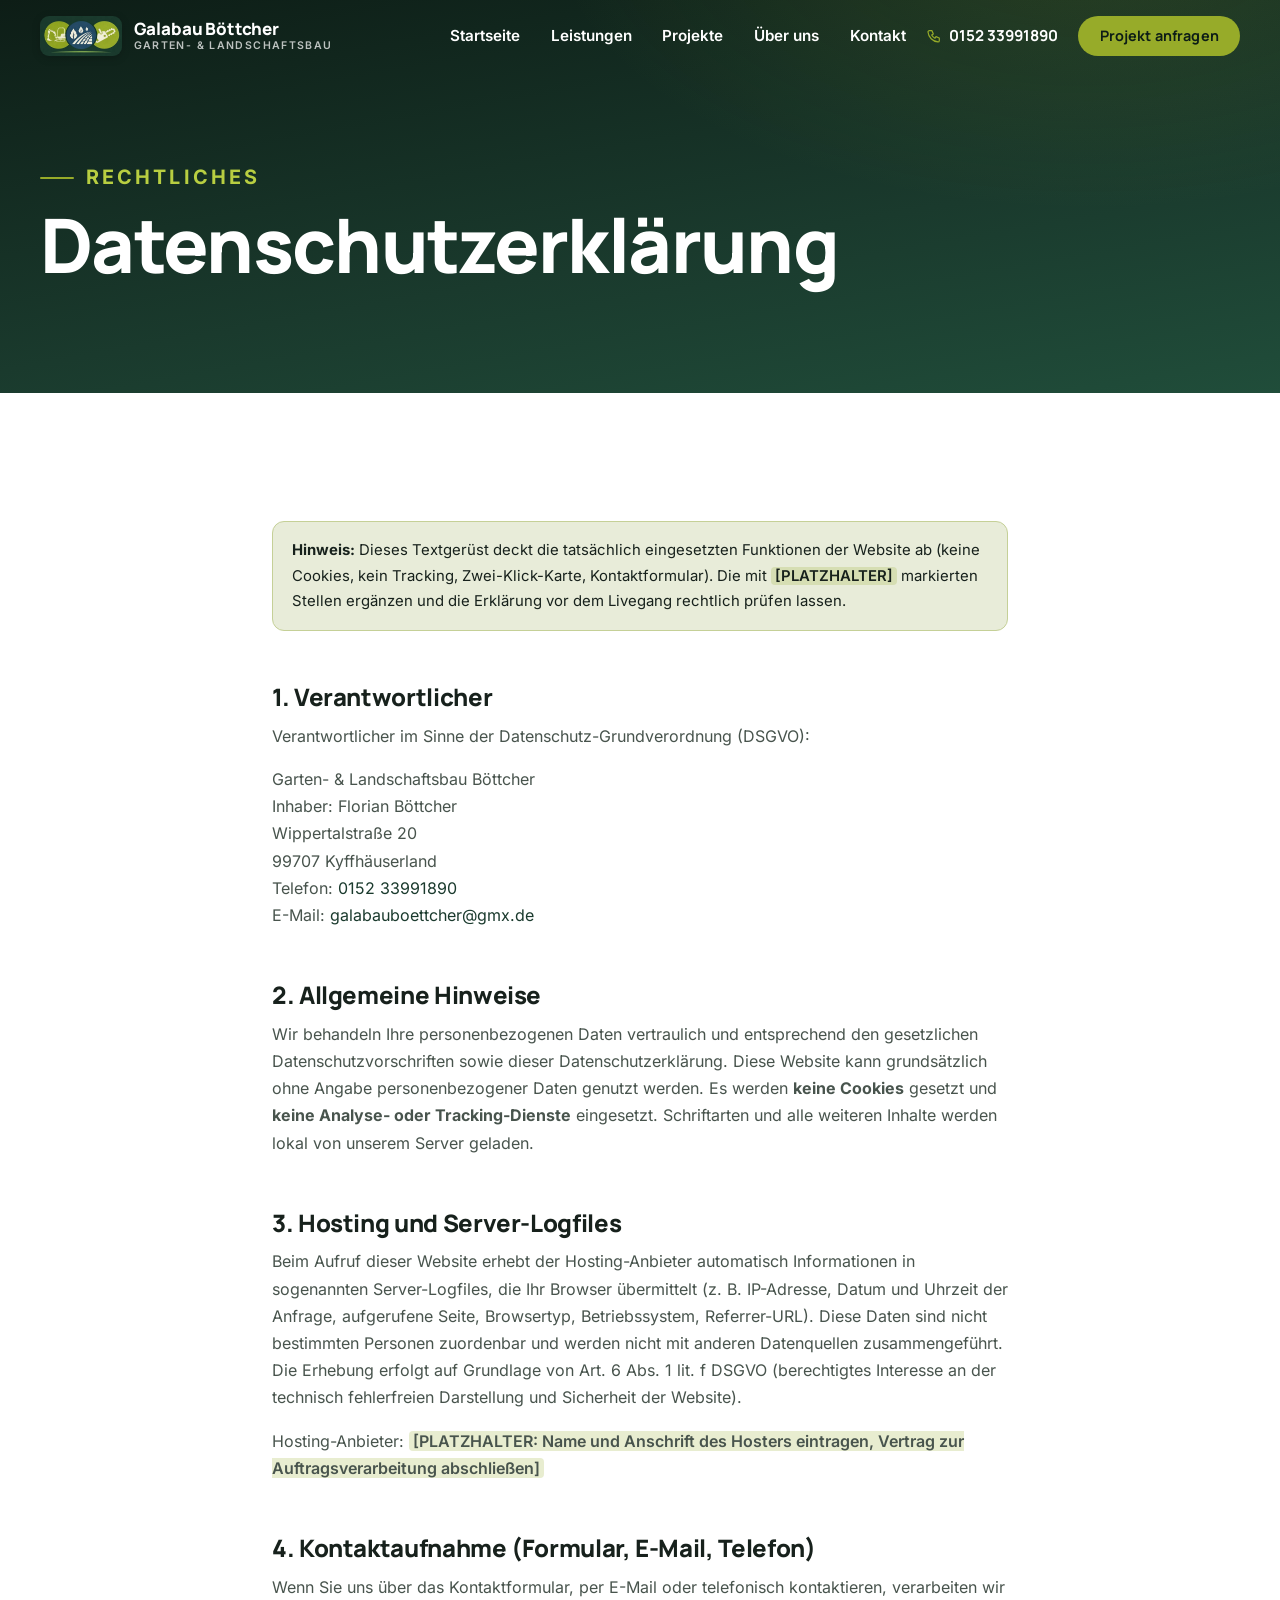
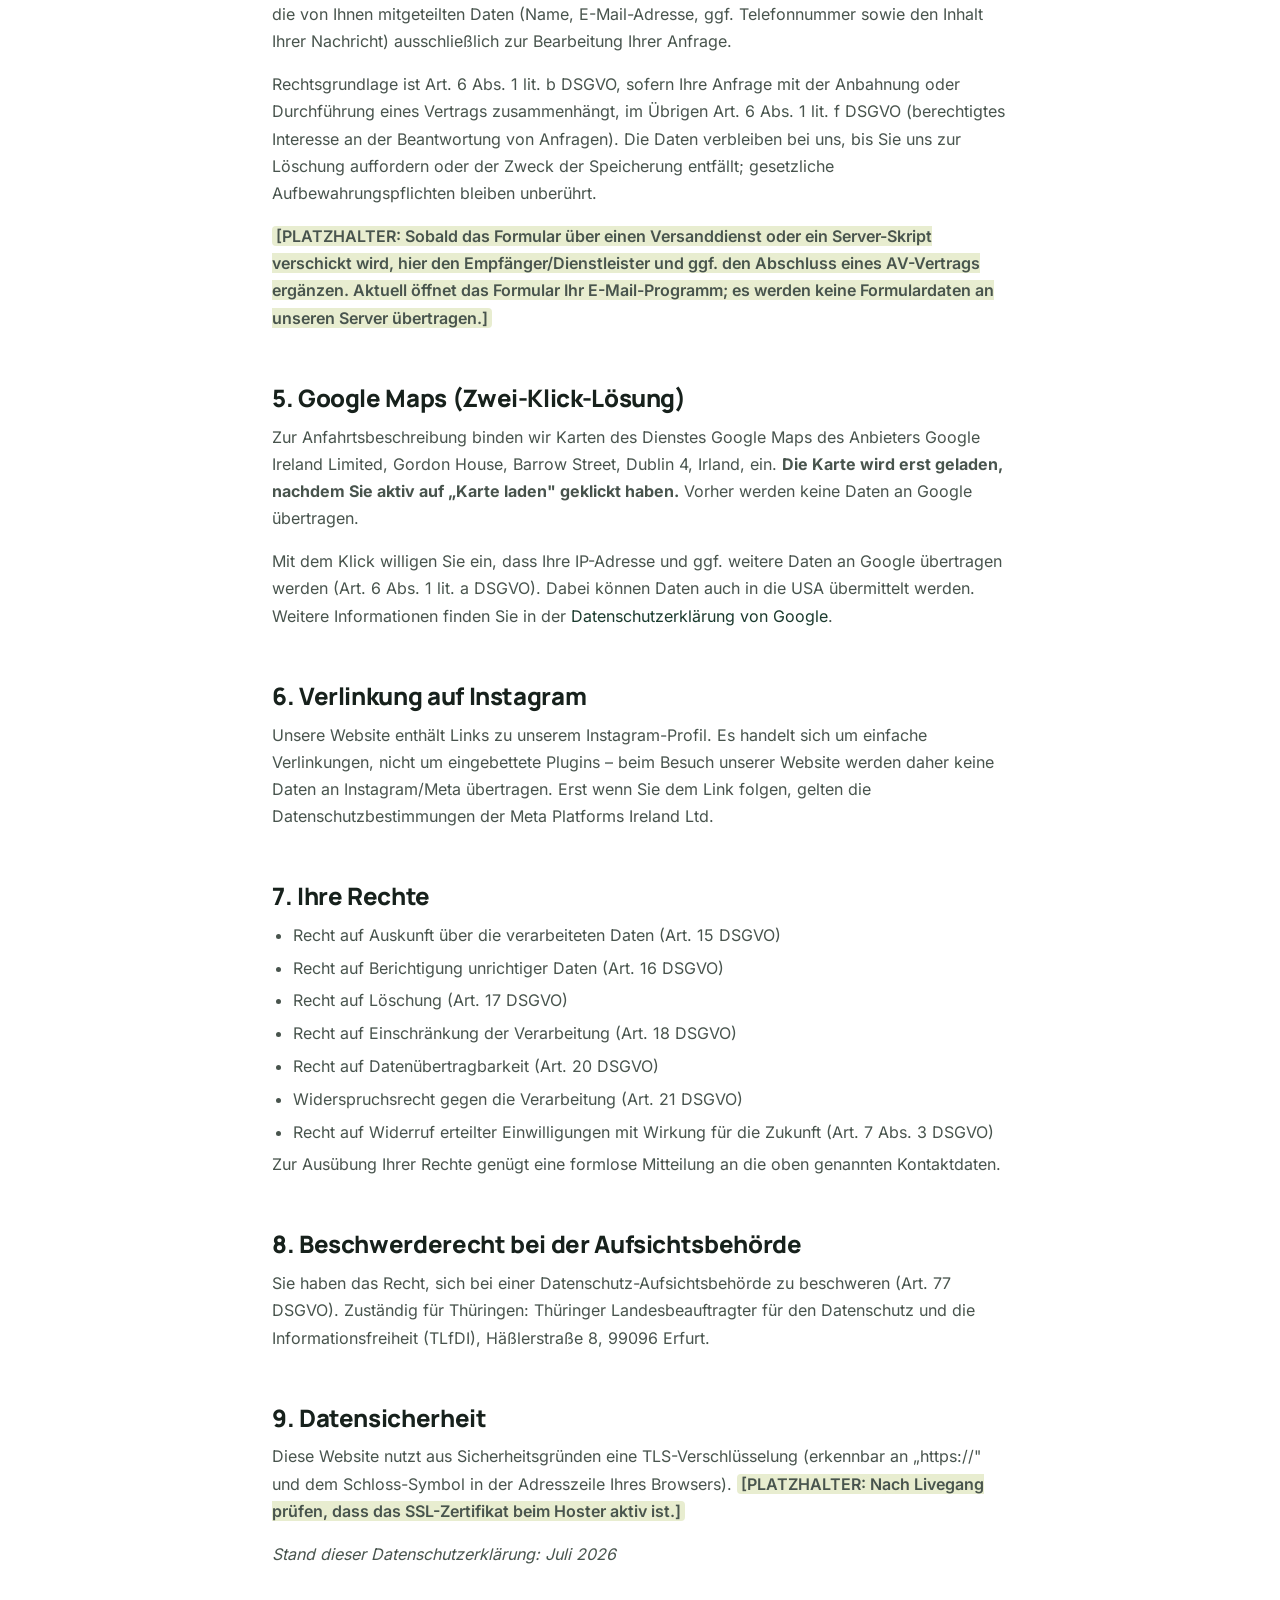
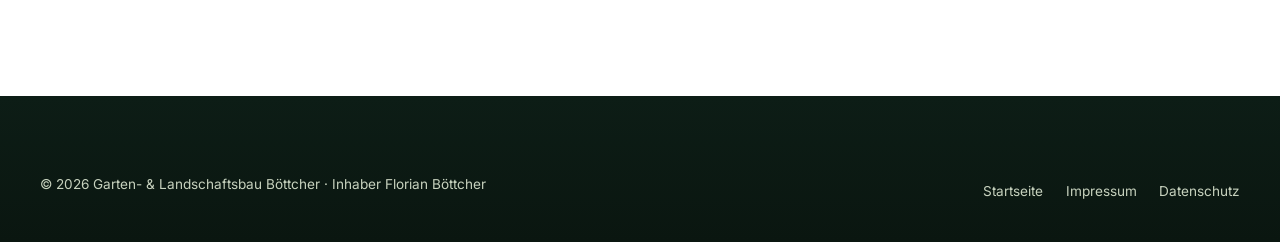
==== datenschutz/index.html @ 0d506698 "Erste Version der Website" ====
<!DOCTYPE html>
<html lang="de">
<head>
  <meta charset="UTF-8">
  <meta name="viewport" content="width=device-width, initial-scale=1">
  <script>document.documentElement.classList.add("js");</script>

  <title>Datenschutzerklärung | Garten- &amp; Landschaftsbau Böttcher</title>
  <meta name="description" content="Datenschutzerklärung von Garten- &amp; Landschaftsbau Böttcher – Informationen zur Verarbeitung personenbezogener Daten auf dieser Website.">
  <meta name="robots" content="noindex, follow">
  <!-- [PLATZHALTER-DOMAIN] Vor Livegang die echte Domain eintragen -->
  <link rel="canonical" href="https://www.galabau-boettcher.de/datenschutz/">

  <meta name="theme-color" content="#1A3A2D">
  <link rel="icon" href="../favicon.ico" sizes="48x48">
  <link rel="icon" href="../favicon.svg" type="image/svg+xml">
  <link rel="apple-touch-icon" href="../assets/img/apple-touch-icon.png">

  <link rel="preload" href="../assets/fonts/manrope-latin-wght.woff2" as="font" type="font/woff2" crossorigin>
  <link rel="preload" href="../assets/fonts/inter-latin-wght.woff2" as="font" type="font/woff2" crossorigin>
  <link rel="stylesheet" href="../css/main.css">
  <script src="../js/main.js" defer></script>
</head>
<body>
  <a class="skip-link" href="#main">Zum Inhalt springen</a>

  <header class="site-header">
    <div class="container site-header__inner">
      <a class="brand" href="../index.html" aria-label="Galabau Böttcher – zur Startseite">
        <img class="brand__logo" src="../assets/img/logo-mark.png" alt="" width="128" height="64">
        <span class="brand__name">Galabau Böttcher<small>Garten- &amp; Landschaftsbau</small></span>
      </a>
      <nav class="main-nav" aria-label="Hauptnavigation">
        <ul>
          <li><a href="../index.html">Startseite</a></li>
          <li><a href="../leistungen/">Leistungen</a></li>
          <li><a href="../projekte/">Projekte</a></li>
          <li><a href="../index.html#ueber-uns">Über uns</a></li>
          <li><a href="../index.html#kontakt">Kontakt</a></li>
        </ul>
      </nav>
      <a class="header-phone" href="tel:+4915233991890">
        <svg viewBox="0 0 24 24" fill="none" stroke="currentColor" stroke-width="1.8" stroke-linecap="round" stroke-linejoin="round" aria-hidden="true"><path d="M5 4h4l2 5-2.5 1.5a12 12 0 0 0 5 5L15 13l5 2v4a2 2 0 0 1-2 2A16.5 16.5 0 0 1 3 6a2 2 0 0 1 2-2z"/></svg>
        0152 33991890
      </a>
      <a class="btn btn--lime btn--header" href="../index.html#kontakt">Projekt anfragen</a>
      <button class="nav-toggle" type="button" aria-expanded="false" aria-controls="mobile-nav" aria-label="Menü öffnen oder schließen">
        <span class="nav-toggle__box" aria-hidden="true"><span></span><span></span><span></span></span>
      </button>
    </div>
  </header>

  <nav class="mobile-nav" id="mobile-nav" aria-label="Mobile Navigation" aria-hidden="true">
    <div class="container">
      <ul>
        <li style="transition-delay:.06s"><a class="mobile-nav__link" href="../index.html">Startseite</a></li>
        <li style="transition-delay:.12s"><a class="mobile-nav__link" href="../leistungen/">Leistungen</a></li>
        <li style="transition-delay:.18s"><a class="mobile-nav__link" href="../projekte/">Projekte</a></li>
        <li style="transition-delay:.24s"><a class="mobile-nav__link" href="../index.html#ueber-uns">Über uns</a></li>
        <li style="transition-delay:.30s"><a class="mobile-nav__link" href="../index.html#kontakt">Kontakt</a></li>
      </ul>
      <div class="mobile-nav__foot">
        <a href="tel:+4915233991890">0152 33991890</a>
        <a href="mailto:galabauboettcher@gmx.de">galabauboettcher@gmx.de</a>
        <a href="https://www.instagram.com/galabau.boettcher/" target="_blank" rel="noopener noreferrer">Instagram: @galabau.boettcher</a>
      </div>
    </div>
  </nav>

  <main id="main">
    <section class="page-hero">
      <div class="container">
        <p class="eyebrow">Rechtliches</p>
        <h1>Datenschutzerklärung</h1>
      </div>
    </section>

    <section class="section">
      <div class="container prose">
        <p class="note"><strong>Hinweis:</strong> Dieses Textgerüst deckt die tatsächlich eingesetzten Funktionen der Website ab (keine Cookies, kein Tracking, Zwei-Klick-Karte, Kontaktformular). Die mit <span class="placeholder-mark">[PLATZHALTER]</span> markierten Stellen ergänzen und die Erklärung vor dem Livegang rechtlich prüfen lassen.</p>

        <h2>1. Verantwortlicher</h2>
        <p>Verantwortlicher im Sinne der Datenschutz-Grundverordnung (DSGVO):</p>
        <p>
          Garten- &amp; Landschaftsbau Böttcher<br>
          Inhaber: Florian Böttcher<br>
          Wippertalstraße 20<br>
          99707 Kyffhäuserland<br>
          Telefon: <a href="tel:+4915233991890">0152 33991890</a><br>
          E-Mail: <a href="mailto:galabauboettcher@gmx.de">galabauboettcher@gmx.de</a>
        </p>

        <h2>2. Allgemeine Hinweise</h2>
        <p>Wir behandeln Ihre personenbezogenen Daten vertraulich und entsprechend den gesetzlichen Datenschutzvorschriften sowie dieser Datenschutzerklärung. Diese Website kann grundsätzlich ohne Angabe personenbezogener Daten genutzt werden. Es werden <strong>keine Cookies</strong> gesetzt und <strong>keine Analyse- oder Tracking-Dienste</strong> eingesetzt. Schriftarten und alle weiteren Inhalte werden lokal von unserem Server geladen.</p>

        <h2>3. Hosting und Server-Logfiles</h2>
        <p>Beim Aufruf dieser Website erhebt der Hosting-Anbieter automatisch Informationen in sogenannten Server-Logfiles, die Ihr Browser übermittelt (z. B. IP-Adresse, Datum und Uhrzeit der Anfrage, aufgerufene Seite, Browsertyp, Betriebssystem, Referrer-URL). Diese Daten sind nicht bestimmten Personen zuordenbar und werden nicht mit anderen Datenquellen zusammengeführt. Die Erhebung erfolgt auf Grundlage von Art. 6 Abs. 1 lit. f DSGVO (berechtigtes Interesse an der technisch fehlerfreien Darstellung und Sicherheit der Website).</p>
        <p>Hosting-Anbieter: <span class="placeholder-mark">[PLATZHALTER: Name und Anschrift des Hosters eintragen, Vertrag zur Auftragsverarbeitung abschließen]</span></p>

        <h2>4. Kontaktaufnahme (Formular, E-Mail, Telefon)</h2>
        <p>Wenn Sie uns über das Kontaktformular, per E-Mail oder telefonisch kontaktieren, verarbeiten wir die von Ihnen mitgeteilten Daten (Name, E-Mail-Adresse, ggf. Telefonnummer sowie den Inhalt Ihrer Nachricht) ausschließlich zur Bearbeitung Ihrer Anfrage.</p>
        <p>Rechtsgrundlage ist Art. 6 Abs. 1 lit. b DSGVO, sofern Ihre Anfrage mit der Anbahnung oder Durchführung eines Vertrags zusammenhängt, im Übrigen Art. 6 Abs. 1 lit. f DSGVO (berechtigtes Interesse an der Beantwortung von Anfragen). Die Daten verbleiben bei uns, bis Sie uns zur Löschung auffordern oder der Zweck der Speicherung entfällt; gesetzliche Aufbewahrungspflichten bleiben unberührt.</p>
        <p><span class="placeholder-mark">[PLATZHALTER: Sobald das Formular über einen Versanddienst oder ein Server-Skript verschickt wird, hier den Empfänger/Dienstleister und ggf. den Abschluss eines AV-Vertrags ergänzen. Aktuell öffnet das Formular Ihr E-Mail-Programm; es werden keine Formulardaten an unseren Server übertragen.]</span></p>

        <h2>5. Google Maps (Zwei-Klick-Lösung)</h2>
        <p>Zur Anfahrtsbeschreibung binden wir Karten des Dienstes Google Maps des Anbieters Google Ireland Limited, Gordon House, Barrow Street, Dublin 4, Irland, ein. <strong>Die Karte wird erst geladen, nachdem Sie aktiv auf „Karte laden" geklickt haben.</strong> Vorher werden keine Daten an Google übertragen.</p>
        <p>Mit dem Klick willigen Sie ein, dass Ihre IP-Adresse und ggf. weitere Daten an Google übertragen werden (Art. 6 Abs. 1 lit. a DSGVO). Dabei können Daten auch in die USA übermittelt werden. Weitere Informationen finden Sie in der <a href="https://policies.google.com/privacy?hl=de" target="_blank" rel="noopener noreferrer">Datenschutzerklärung von Google</a>.</p>

        <h2>6. Verlinkung auf Instagram</h2>
        <p>Unsere Website enthält Links zu unserem Instagram-Profil. Es handelt sich um einfache Verlinkungen, nicht um eingebettete Plugins – beim Besuch unserer Website werden daher keine Daten an Instagram/Meta übertragen. Erst wenn Sie dem Link folgen, gelten die Datenschutzbestimmungen der Meta Platforms Ireland Ltd.</p>

        <h2>7. Ihre Rechte</h2>
        <ul>
          <li>Recht auf Auskunft über die verarbeiteten Daten (Art. 15 DSGVO)</li>
          <li>Recht auf Berichtigung unrichtiger Daten (Art. 16 DSGVO)</li>
          <li>Recht auf Löschung (Art. 17 DSGVO)</li>
          <li>Recht auf Einschränkung der Verarbeitung (Art. 18 DSGVO)</li>
          <li>Recht auf Datenübertragbarkeit (Art. 20 DSGVO)</li>
          <li>Widerspruchsrecht gegen die Verarbeitung (Art. 21 DSGVO)</li>
          <li>Recht auf Widerruf erteilter Einwilligungen mit Wirkung für die Zukunft (Art. 7 Abs. 3 DSGVO)</li>
        </ul>
        <p>Zur Ausübung Ihrer Rechte genügt eine formlose Mitteilung an die oben genannten Kontaktdaten.</p>

        <h2>8. Beschwerderecht bei der Aufsichtsbehörde</h2>
        <p>Sie haben das Recht, sich bei einer Datenschutz-Aufsichtsbehörde zu beschweren (Art. 77 DSGVO). Zuständig für Thüringen: Thüringer Landesbeauftragter für den Datenschutz und die Informationsfreiheit (TLfDI), Häßlerstraße 8, 99096 Erfurt.</p>

        <h2>9. Datensicherheit</h2>
        <p>Diese Website nutzt aus Sicherheitsgründen eine TLS-Verschlüsselung (erkennbar an „https://" und dem Schloss-Symbol in der Adresszeile Ihres Browsers). <span class="placeholder-mark">[PLATZHALTER: Nach Livegang prüfen, dass das SSL-Zertifikat beim Hoster aktiv ist.]</span></p>

        <p><em>Stand dieser Datenschutzerklärung: Juli 2026</em></p>
      </div>
    </section>
  </main>

  <footer class="site-footer">
    <div class="container">
      <div class="footer-bottom" style="border-top:0;padding-top:0">
        <p>© <span id="year">2026</span> Garten- &amp; Landschaftsbau Böttcher · Inhaber Florian Böttcher</p>
        <ul>
          <li><a href="../index.html">Startseite</a></li>
          <li><a href="../impressum/">Impressum</a></li>
          <li><a href="./" aria-current="page">Datenschutz</a></li>
        </ul>
      </div>
    </div>
  </footer>
</body>
</html>
---- css/main.css ----
/* ==========================================================================
   Galabau Böttcher — Design-System
   Farbwelt aus dem Firmenlogo abgeleitet (Waldgrün / Limette / Petrol / Creme)
   Mobile-first · Dark-Mode vorbereitet · keine externen Abhängigkeiten
   ========================================================================== */

/* ---------- Fonts (selbst gehostet, DSGVO-konform) ---------- */
@font-face {
  font-family: "Manrope";
  src: url("../assets/fonts/manrope-latin-wght.woff2") format("woff2-variations");
  font-weight: 200 800;
  font-style: normal;
  font-display: swap;
}
@font-face {
  font-family: "Inter";
  src: url("../assets/fonts/inter-latin-wght.woff2") format("woff2-variations");
  font-weight: 100 900;
  font-style: normal;
  font-display: swap;
}

/* ---------- Design-Tokens ---------- */
:root {
  /* Markenfarben (aus Logo extrahiert) */
  --c-forest-950: #0D1D16;
  --c-forest-900: #12291F;
  --c-forest-700: #17392B;
  --c-forest: #1A3A2D;
  --c-forest-600: #204D3A;
  --c-forest-500: #2B5F48;
  --c-lime: #97AB29;
  --c-lime-bright: #B8CE41;
  --c-lime-deep: #667719;
  --c-petrol: #254B66;
  --c-cream: #ECEFD5;
  --c-cream-soft: #F7F8EC;
  --c-ink: #17211C;
  --c-slate: #48544D;
  --c-mist: #F3F5F1;
  --c-line: #E3E8E1;
  --c-line-dark: rgba(236, 239, 213, .14);
  --c-white: #FFFFFF;
  --c-error: #A83226;
  --c-success: #2F6C43;

  /* Semantische Tokens (Light) */
  --bg: var(--c-white);
  --bg-soft: var(--c-mist);
  --bg-cream: var(--c-cream-soft);
  --bg-dark: var(--c-forest);
  --bg-deep: var(--c-forest-900);
  --bg-card: var(--c-white);
  --text: var(--c-ink);
  --text-soft: var(--c-slate);
  --text-on-dark: #F3F5EA;
  --text-soft-on-dark: #C7D2BE;
  --brand: var(--c-forest);
  --brand-hover: #275742;
  --accent: var(--c-lime);
  --line: var(--c-line);
  --ring: rgba(151, 171, 41, .45);
  --shadow-sm: 0 1px 2px rgba(13, 29, 22, .05), 0 4px 12px rgba(13, 29, 22, .05);
  --shadow-md: 0 2px 6px rgba(13, 29, 22, .06), 0 14px 34px rgba(13, 29, 22, .1);
  --shadow-lg: 0 6px 16px rgba(13, 29, 22, .08), 0 28px 60px rgba(13, 29, 22, .16);

  /* Typografie */
  --font-display: "Manrope", ui-sans-serif, system-ui, "Segoe UI", sans-serif;
  --font-body: "Inter", ui-sans-serif, system-ui, "Segoe UI", sans-serif;
  --fs-h1: clamp(2.55rem, 1.1rem + 6.2vw, 4.7rem);
  --fs-h2: clamp(1.9rem, 1.3rem + 2.7vw, 2.9rem);
  --fs-h3: clamp(1.22rem, 1.08rem + .6vw, 1.5rem);
  --fs-lead: clamp(1.05rem, .98rem + .35vw, 1.24rem);
  --fs-small: .875rem;

  /* Layout */
  --container: 1200px;
  --gutter: clamp(1.25rem, 4vw, 2rem);
  --sp-section: clamp(4.5rem, 3rem + 7vw, 8rem);
  --radius: 20px;
  --radius-sm: 12px;
  --header-h: 4.5rem;

  /* Bewegung */
  --ease: cubic-bezier(.22, .61, .25, 1);
  --t-fast: .25s var(--ease);
  --t-med: .5s var(--ease);

  color-scheme: light;
}

/* Dark-Mode: vorbereitet, wird über data-theme="dark" am <html> aktiviert */
:root[data-theme="dark"] {
  --bg: #101B15;
  --bg-soft: #15231C;
  --bg-cream: #14211A;
  --bg-dark: #0D1D16;
  --bg-deep: #0A1711;
  --bg-card: #182A21;
  --text: #EDF1E5;
  --text-soft: #AEBCA7;
  --brand: #8FBE6B;
  --brand-hover: #A5CE84;
  --line: #24352B;
  --shadow-sm: 0 1px 2px rgba(0, 0, 0, .3);
  --shadow-md: 0 10px 30px rgba(0, 0, 0, .45);
  --shadow-lg: 0 24px 60px rgba(0, 0, 0, .55);
  color-scheme: dark;
}

/* ---------- Reset & Basis ---------- */
*, *::before, *::after { box-sizing: border-box; }

html {
  -webkit-text-size-adjust: 100%;
  scroll-behavior: smooth;
  scroll-padding-top: calc(var(--header-h) + 1rem);
}

body {
  margin: 0;
  font: 400 1rem/1.7 var(--font-body);
  color: var(--text);
  background: var(--bg);
  text-rendering: optimizeLegibility;
  -webkit-font-smoothing: antialiased;
}

img, svg, video { display: block; max-width: 100%; }
img { height: auto; }

h1, h2, h3, h4 {
  margin: 0 0 .5em;
  font-family: var(--font-display);
  font-weight: 800;
  line-height: 1.12;
  letter-spacing: -.015em;
  text-wrap: balance;
}
h1 { font-size: var(--fs-h1); line-height: 1.04; letter-spacing: -.022em; }
h2 { font-size: var(--fs-h2); }
h3 { font-size: var(--fs-h3); }

p { margin: 0 0 1em; }
p:last-child { margin-bottom: 0; }

a { color: var(--brand); text-decoration: none; transition: color var(--t-fast); }
a:hover { color: var(--brand-hover); }

ul { margin: 0; padding: 0; list-style: none; }
address { font-style: normal; }
button { font: inherit; cursor: pointer; }

::selection { background: var(--c-forest); color: var(--c-cream); }

:focus-visible {
  outline: 3px solid var(--ring);
  outline-offset: 2px;
  border-radius: 4px;
}

.skip-link {
  position: absolute;
  top: -100px;
  left: 1rem;
  z-index: 100;
  padding: .8em 1.4em;
  background: var(--c-forest);
  color: #fff;
  border-radius: 0 0 12px 12px;
  font-weight: 600;
}
.skip-link:focus { top: 0; color: #fff; }

.visually-hidden {
  position: absolute !important;
  width: 1px; height: 1px;
  margin: -1px; padding: 0;
  overflow: hidden;
  clip: rect(0 0 0 0);
  white-space: nowrap; border: 0;
}

/* ---------- Layout-Helfer ---------- */
.container {
  width: min(var(--container), 100% - 2 * var(--gutter));
  margin-inline: auto;
}

.section { padding-block: var(--sp-section); }
.section--soft { background: var(--bg-soft); }
.section--cream { background: var(--bg-cream); }
.section--dark {
  background:
    radial-gradient(900px 480px at 82% -12%, rgba(151, 171, 41, .14), transparent 62%),
    linear-gradient(175deg, var(--c-forest-900), var(--c-forest) 55%, var(--c-forest-600));
  color: var(--text-on-dark);
}

.section-head { max-width: 720px; margin-bottom: clamp(2.5rem, 5vw, 4rem); }
.section-head--center { margin-inline: auto; text-align: center; }
.section-head p { color: var(--text-soft); font-size: var(--fs-lead); }
.section--dark .section-head p { color: var(--text-soft-on-dark); }

.eyebrow {
  display: inline-flex;
  align-items: center;
  gap: .6em;
  margin-bottom: 1.1rem;
  font: 700 .78rem/1 var(--font-body);
  letter-spacing: .16em;
  text-transform: uppercase;
  color: var(--c-lime-deep);
}
.eyebrow::before {
  content: "";
  width: 1.7em; height: 2px;
  background: var(--c-lime);
  border-radius: 2px;
}
.section--dark .eyebrow { color: var(--c-lime-bright); }

/* ---------- Buttons ---------- */
.btn {
  display: inline-flex;
  align-items: center;
  justify-content: center;
  gap: .55em;
  padding: .95em 1.9em;
  border: 1.5px solid transparent;
  border-radius: 999px;
  font: 700 .98rem/1.2 var(--font-display);
  letter-spacing: .01em;
  cursor: pointer;
  transition: background var(--t-fast), color var(--t-fast), border-color var(--t-fast),
              transform var(--t-fast), box-shadow var(--t-fast);
}
.btn svg { width: 1.05em; height: 1.05em; flex: none; transition: transform var(--t-fast); }
.btn:hover svg { transform: translateX(4px); }
.btn:active { transform: translateY(1px); }

.btn--primary { background: var(--brand); color: #fff; }
.btn--primary:hover {
  background: var(--brand-hover);
  color: #fff;
  transform: translateY(-2px);
  box-shadow: var(--shadow-md);
}

.btn--lime { background: var(--c-lime); color: var(--c-forest-950); }
.btn--lime:hover {
  background: var(--c-lime-bright);
  color: var(--c-forest-950);
  transform: translateY(-2px);
  box-shadow: 0 14px 34px rgba(0, 0, 0, .25);
}

.btn--ghost { border-color: var(--line); color: var(--text); background: transparent; }
.btn--ghost:hover { border-color: var(--brand); color: var(--brand); transform: translateY(-2px); }

.btn--ghost-light { border-color: rgba(255, 255, 255, .38); color: #fff; background: transparent; }
.btn--ghost-light:hover { background: rgba(255, 255, 255, .1); border-color: #fff; color: #fff; transform: translateY(-2px); }

.link-arrow {
  display: inline-flex;
  align-items: center;
  gap: .45em;
  font: 700 .95rem/1.2 var(--font-display);
  color: var(--brand);
}
.link-arrow svg { width: 1em; height: 1em; transition: transform var(--t-fast); }
.link-arrow:hover svg { transform: translateX(4px); }

/* ---------- Header ---------- */
.site-header {
  position: fixed;
  inset-inline: 0;
  top: 0;
  z-index: 60;
  --hdr-text: #fff;
  color: var(--hdr-text);
  transition: background var(--t-med), box-shadow var(--t-med), color var(--t-med);
}
.site-header__inner {
  display: flex;
  align-items: center;
  gap: 1.25rem;
  height: var(--header-h);
}
.site-header.is-scrolled {
  --hdr-text: var(--text);
  background: color-mix(in srgb, var(--bg) 86%, transparent);
  -webkit-backdrop-filter: blur(14px) saturate(1.4);
  backdrop-filter: blur(14px) saturate(1.4);
  box-shadow: 0 1px 0 var(--line), 0 8px 30px rgba(13, 29, 22, .06);
}

.brand {
  display: inline-flex;
  align-items: center;
  gap: .75rem;
  margin-right: auto;
  color: var(--hdr-text);
  min-width: 0;
}
.brand:hover { color: var(--hdr-text); }
.brand__logo {
  width: auto;
  height: 2.55rem;
  border-radius: 9px;
  box-shadow: 0 2px 8px rgba(0, 0, 0, .18);
  flex: none;
}
.brand__name {
  display: flex;
  flex-direction: column;
  font-family: var(--font-display);
  font-weight: 800;
  font-size: 1.06rem;
  line-height: 1.15;
  letter-spacing: -.01em;
  white-space: nowrap;
}
.brand__name small {
  font: 600 .66rem/1.3 var(--font-body);
  letter-spacing: .13em;
  text-transform: uppercase;
  opacity: .72;
}

.main-nav { display: none; }
.header-phone { display: none; }

.site-header .btn--header {
  display: none;
  padding: .7em 1.4em;
  font-size: .9rem;
}

/* Burger */
.nav-toggle {
  display: inline-grid;
  place-items: center;
  width: 2.9rem; height: 2.9rem;
  padding: 0;
  border: 0;
  border-radius: 50%;
  background: transparent;
  color: var(--hdr-text);
  z-index: 75;
}
.nav-toggle__box { position: relative; width: 1.45rem; height: .9rem; }
.nav-toggle__box span {
  position: absolute;
  left: 0;
  width: 100%; height: 2px;
  background: currentColor;
  border-radius: 2px;
  transition: transform var(--t-fast), top var(--t-fast), opacity var(--t-fast);
}
.nav-toggle__box span:nth-child(1) { top: 0; }
.nav-toggle__box span:nth-child(2) { top: calc(50% - 1px); }
.nav-toggle__box span:nth-child(3) { top: calc(100% - 2px); }
body.nav-open .nav-toggle { color: #fff; }
body.nav-open .nav-toggle__box span:nth-child(1) { top: calc(50% - 1px); transform: rotate(45deg); }
body.nav-open .nav-toggle__box span:nth-child(2) { opacity: 0; }
body.nav-open .nav-toggle__box span:nth-child(3) { top: calc(50% - 1px); transform: rotate(-45deg); }

/* Mobiles Overlay-Menü */
.mobile-nav {
  position: fixed;
  inset: 0;
  z-index: 70;
  display: flex;
  flex-direction: column;
  justify-content: center;
  padding: calc(var(--header-h) + 1rem) var(--gutter) 2.5rem;
  background:
    radial-gradient(800px 500px at 85% 0%, rgba(151, 171, 41, .16), transparent 60%),
    linear-gradient(170deg, var(--c-forest-950), var(--c-forest-700));
  color: var(--text-on-dark);
  opacity: 0;
  visibility: hidden;
  transition: opacity .35s ease, visibility 0s linear .35s;
}
body.nav-open .mobile-nav {
  opacity: 1;
  visibility: visible;
  transition: opacity .35s ease;
}
.mobile-nav ul { display: grid; gap: .4rem; }
.mobile-nav a.mobile-nav__link {
  display: inline-block;
  font: 800 clamp(1.7rem, 6.5vw, 2.4rem)/1.3 var(--font-display);
  letter-spacing: -.015em;
  color: var(--text-on-dark);
  opacity: 0;
  transform: translateY(18px);
  transition: opacity .45s ease, transform .45s var(--ease), color var(--t-fast);
}
body.nav-open .mobile-nav a.mobile-nav__link { opacity: 1; transform: none; }
.mobile-nav a.mobile-nav__link:hover,
.mobile-nav a.mobile-nav__link[aria-current="page"] { color: var(--c-lime-bright); }
.mobile-nav__foot {
  margin-top: 2.5rem;
  display: grid;
  gap: .5rem;
  font-size: .98rem;
  color: var(--text-soft-on-dark);
}
.mobile-nav__foot a { color: var(--text-on-dark); font-weight: 600; }
.mobile-nav__foot a:hover { color: var(--c-lime-bright); }
body.nav-open { overflow: hidden; }

/* ---------- Hero ---------- */
.hero {
  position: relative;
  display: grid;
  align-items: center;
  min-height: max(100svh, 620px);
  padding: calc(var(--header-h) + 3rem) 0 5.5rem;
  overflow: clip;
  background:
    radial-gradient(1100px 560px at 78% -8%, rgba(151, 171, 41, .17), transparent 60%),
    radial-gradient(900px 500px at -10% 110%, rgba(37, 75, 102, .28), transparent 55%),
    linear-gradient(168deg, var(--c-forest-950) 0%, var(--c-forest) 52%, var(--c-forest-600) 100%);
  color: var(--text-on-dark);
}
.hero__bg {
  position: absolute;
  inset: -12% 0;
  pointer-events: none;
  will-change: transform;
}
.hero__bg svg { width: 100%; height: 100%; }
/* Für den späteren Foto-Tausch: <picture class="hero__photo"> einsetzen */
.hero__photo {
  position: absolute;
  inset: 0;
}
.hero__photo img { width: 100%; height: 100%; object-fit: cover; }
.hero__photo::after {
  content: "";
  position: absolute;
  inset: 0;
  background: linear-gradient(180deg, rgba(13, 29, 22, .55), rgba(13, 29, 22, .35) 45%, rgba(13, 29, 22, .78));
}
.hero__content {
  position: relative;
  max-width: 60rem;
}
.hero .eyebrow { color: var(--c-lime-bright); }
.hero h1 { margin-bottom: .35em; color: #fff; max-width: 16ch; }
.hero__lead {
  max-width: 46rem;
  font-size: var(--fs-lead);
  color: var(--text-soft-on-dark);
}
.hero__services {
  display: flex;
  flex-wrap: wrap;
  gap: .35em .95em;
  margin: 1.4rem 0 2.2rem;
  padding: 0;
  font: 600 .92rem/1.6 var(--font-body);
  color: var(--c-cream);
  letter-spacing: .02em;
}
.hero__services li { display: inline-flex; align-items: center; gap: .95em; }
.hero__services li + li::before {
  content: "";
  width: 4px; height: 4px;
  border-radius: 50%;
  background: var(--c-lime);
}
.hero__actions { display: flex; flex-wrap: wrap; gap: .9rem; }

.scroll-hint {
  position: absolute;
  left: 50%;
  bottom: 1.6rem;
  translate: -50% 0;
  display: grid;
  place-items: center;
  width: 2.6rem; height: 2.6rem;
  border: 1.5px solid rgba(255, 255, 255, .3);
  border-radius: 50%;
  color: rgba(255, 255, 255, .85);
  animation: hint-bob 2.6s ease-in-out infinite;
}
.scroll-hint:hover { color: #fff; border-color: rgba(255, 255, 255, .7); }
.scroll-hint svg { width: 1rem; height: 1rem; }
@keyframes hint-bob {
  0%, 100% { transform: translateY(0); }
  50% { transform: translateY(7px); }
}

/* ---------- Leistungskarten ---------- */
.cards-grid {
  display: grid;
  gap: 1.25rem;
}
.service-card {
  position: relative;
  display: flex;
  flex-direction: column;
  gap: .9rem;
  padding: 1.9rem 1.7rem;
  background: var(--bg-card);
  border: 1px solid var(--line);
  border-radius: var(--radius);
  box-shadow: var(--shadow-sm);
  transition: transform var(--t-med), box-shadow var(--t-med), border-color var(--t-med);
}
.service-card:hover {
  transform: translateY(-6px);
  border-color: color-mix(in srgb, var(--c-lime) 45%, var(--line));
  box-shadow: var(--shadow-lg);
}
.service-card__icon {
  display: grid;
  place-items: center;
  width: 3.3rem; height: 3.3rem;
  border-radius: 14px;
  background: color-mix(in srgb, var(--c-lime) 16%, var(--bg-card));
  color: var(--c-forest);
}
:root[data-theme="dark"] .service-card__icon { color: var(--c-lime-bright); }
.service-card__icon svg { width: 1.65rem; height: 1.65rem; }
.service-card h3 { margin: 0; }
.service-card > p { color: var(--text-soft); font-size: .96rem; margin: 0; }
.service-card__tags {
  display: flex;
  flex-wrap: wrap;
  gap: .45rem;
  margin-top: .1rem;
}
.chip {
  padding: .42em .9em;
  border-radius: 999px;
  background: var(--bg-soft);
  border: 1px solid var(--line);
  font: 500 .8rem/1.2 var(--font-body);
  color: var(--text-soft);
  white-space: nowrap;
}
.service-card .link-arrow { margin-top: auto; padding-top: .6rem; font-size: .92rem; }
.service-card__stretch::after { content: ""; position: absolute; inset: 0; border-radius: inherit; }

/* ---------- Zahlen-Band ---------- */
.stats {
  position: relative;
  overflow: clip;
}
.stats__grid {
  display: grid;
  gap: 2.2rem;
  text-align: center;
}
.stat__value {
  font: 800 clamp(2.7rem, 2rem + 3.4vw, 4.2rem)/1 var(--font-display);
  letter-spacing: -.02em;
  color: var(--c-lime-bright);
  font-variant-numeric: tabular-nums;
}
.stat__label {
  margin-top: .5rem;
  font: 600 1rem/1.4 var(--font-body);
  color: var(--text-on-dark);
}
.stat__sub { font-size: .88rem; color: var(--text-soft-on-dark); }

/* ---------- Projektkarten ---------- */
.projects-grid { display: grid; gap: 1.25rem; }
.project-card {
  position: relative;
  display: block;
  aspect-ratio: 4 / 5;
  border-radius: var(--radius);
  overflow: hidden;
  box-shadow: var(--shadow-sm);
  isolation: isolate;
}
.project-card img {
  width: 100%; height: 100%;
  object-fit: cover;
  transition: transform 1s var(--ease);
}
.project-card::after {
  content: "";
  position: absolute;
  inset: 0;
  z-index: 1;
  background: linear-gradient(185deg, rgba(13, 29, 22, 0) 38%, rgba(13, 29, 22, .32) 62%, rgba(13, 29, 22, .88));
  transition: opacity var(--t-med);
}
.project-card:hover img { transform: scale(1.055); }
.project-card__body {
  position: absolute;
  inset-inline: 0;
  bottom: 0;
  z-index: 2;
  padding: 1.5rem 1.6rem;
  color: #fff;
}
.project-card__kicker {
  font: 700 .74rem/1 var(--font-body);
  letter-spacing: .15em;
  text-transform: uppercase;
  color: var(--c-lime-bright);
}
.project-card__body h3 { margin: .45em 0 .15em; color: #fff; }
.project-card__meta {
  display: inline-flex;
  align-items: center;
  gap: .4em;
  font-size: .9rem;
  color: rgba(255, 255, 255, .85);
}
.project-card__meta svg { width: .95em; height: .95em; }
.project-card__arrow {
  position: absolute;
  top: 1.1rem; right: 1.1rem;
  z-index: 2;
  display: grid;
  place-items: center;
  width: 2.7rem; height: 2.7rem;
  border-radius: 50%;
  background: rgba(255, 255, 255, .14);
  -webkit-backdrop-filter: blur(6px);
  backdrop-filter: blur(6px);
  color: #fff;
  opacity: 0;
  transform: translateY(6px);
  transition: opacity var(--t-fast), transform var(--t-fast);
}
.project-card__arrow svg { width: 1.1rem; height: 1.1rem; }
.project-card:hover .project-card__arrow { opacity: 1; transform: none; }

/* ---------- Vorteile ---------- */
.features-grid { display: grid; gap: 1.25rem; }
.feature {
  display: flex;
  flex-direction: column;
  gap: .8rem;
  padding: 1.7rem 1.6rem;
  background: var(--bg-card);
  border: 1px solid var(--line);
  border-radius: var(--radius);
  transition: transform var(--t-med), box-shadow var(--t-med);
}
.feature:hover { transform: translateY(-4px); box-shadow: var(--shadow-md); }
.feature__icon {
  display: grid;
  place-items: center;
  width: 3rem; height: 3rem;
  border-radius: 50%;
  border: 1.5px solid color-mix(in srgb, var(--c-lime) 55%, var(--line));
  color: var(--c-forest);
  background: color-mix(in srgb, var(--c-lime) 9%, var(--bg-card));
}
:root[data-theme="dark"] .feature__icon { color: var(--c-lime-bright); }
.feature__icon svg { width: 1.4rem; height: 1.4rem; }
.feature h3 { margin: 0; font-size: 1.12rem; }
.feature p { margin: 0; color: var(--text-soft); font-size: .95rem; }

/* ---------- Ablauf / Timeline ---------- */
.timeline {
  position: relative;
  display: grid;
  gap: 2.4rem;
  padding-left: 2.6rem;
}
.timeline::before {
  content: "";
  position: absolute;
  left: 1.24rem;
  top: .6rem; bottom: .6rem;
  width: 2px;
  background: var(--line);
  border-radius: 2px;
}
.timeline__progress {
  position: absolute;
  left: 1.24rem;
  top: .6rem;
  width: 2px;
  height: calc(100% - 1.2rem);
  background: var(--c-lime);
  border-radius: 2px;
  transform: scaleY(0);
  transform-origin: top;
  transition: transform 1.4s var(--ease) .2s;
}
.timeline.in-view .timeline__progress { transform: scaleY(1); }
.step { position: relative; }
.step__num {
  position: absolute;
  left: -2.6rem;
  top: 0;
  display: grid;
  place-items: center;
  width: 2.5rem; height: 2.5rem;
  border-radius: 50%;
  background: var(--bg);
  border: 2px solid var(--c-lime);
  font: 800 .82rem/1 var(--font-display);
  color: var(--c-forest);
  z-index: 1;
}
:root[data-theme="dark"] .step__num { color: var(--c-lime-bright); }
.step h3 { margin-bottom: .25em; font-size: 1.12rem; }
.step p { color: var(--text-soft); font-size: .95rem; max-width: 34rem; }

/* ---------- Über uns ---------- */
.about-grid { display: grid; gap: 2.5rem; align-items: center; }
.about__values { display: grid; gap: .7rem; margin-top: 1.6rem; }
.about__values li {
  display: flex;
  align-items: baseline;
  gap: .7em;
  font-weight: 500;
}
.about__values svg {
  width: 1.05em; height: 1.05em;
  flex: none;
  align-self: center;
  color: var(--c-lime-deep);
}
:root[data-theme="dark"] .about__values svg { color: var(--c-lime-bright); }
.about__panel {
  position: relative;
  display: grid;
  place-items: center;
  gap: 1.2rem;
  padding: clamp(2.2rem, 5vw, 3.5rem);
  border-radius: calc(var(--radius) + 6px);
  overflow: clip;
  background:
    radial-gradient(560px 300px at 80% -10%, rgba(151, 171, 41, .2), transparent 60%),
    linear-gradient(165deg, var(--c-forest-900), var(--c-forest-600));
  color: var(--text-on-dark);
  text-align: center;
}
.about__panel img {
  width: min(320px, 72%);
  border-radius: 14px;
  box-shadow: var(--shadow-lg);
}
.about__panel figcaption {
  font: 600 .95rem/1.5 var(--font-body);
  color: var(--text-soft-on-dark);
}
.about__panel figcaption strong {
  display: block;
  font-family: var(--font-display);
  font-size: 1.1rem;
  color: var(--text-on-dark);
}

/* ---------- Bewertungen ---------- */
.tst-track {
  display: grid;
  grid-auto-flow: column;
  grid-auto-columns: min(88%, 21rem);
  gap: 1rem;
  overflow-x: auto;
  scroll-snap-type: x mandatory;
  padding: .25rem .25rem 1.1rem;
  scrollbar-width: none;
}
.tst-track::-webkit-scrollbar { display: none; }
.tst {
  display: flex;
  flex-direction: column;
  gap: .9rem;
  padding: 1.7rem 1.6rem;
  background: var(--bg-card);
  border: 1px solid var(--line);
  border-radius: var(--radius);
  box-shadow: var(--shadow-sm);
  scroll-snap-align: center;
}
.tst__stars { display: inline-flex; gap: .2rem; color: var(--c-lime); }
.tst__stars svg { width: 1.05rem; height: 1.05rem; }
.tst blockquote {
  margin: 0;
  font-size: .99rem;
  color: var(--text);
}
.tst figcaption {
  margin-top: auto;
  font: 700 .92rem/1.4 var(--font-display);
}
.tst figcaption span {
  display: block;
  font: 500 .82rem/1.4 var(--font-body);
  color: var(--text-soft);
}
.tst-dots {
  display: flex;
  justify-content: center;
  gap: .5rem;
}
.tst-dots button {
  width: .55rem; height: .55rem;
  padding: 0;
  border: 0;
  border-radius: 50%;
  background: var(--line);
  transition: background var(--t-fast), transform var(--t-fast);
}
.tst-dots button.active { background: var(--c-lime); transform: scale(1.25); }

/* ---------- Instagram ---------- */
.insta-head {
  display: flex;
  flex-wrap: wrap;
  align-items: flex-end;
  justify-content: space-between;
  gap: 1.2rem;
  margin-bottom: clamp(2rem, 4vw, 3rem);
}
.insta-head .section-head { margin-bottom: 0; }
.insta-handle {
  display: inline-flex;
  align-items: center;
  gap: .45em;
  font: 600 .95rem/1 var(--font-body);
  color: var(--text-soft);
}
.insta-handle:hover { color: var(--brand); }
.insta-handle svg { width: 1.1em; height: 1.1em; }
.insta-grid {
  display: grid;
  grid-template-columns: repeat(2, 1fr);
  gap: .8rem;
}
.insta-tile {
  position: relative;
  aspect-ratio: 1;
  border-radius: 14px;
  overflow: hidden;
  isolation: isolate;
}
.insta-tile img {
  width: 100%; height: 100%;
  object-fit: cover;
  transition: transform .8s var(--ease);
}
.insta-tile::after {
  content: "";
  position: absolute;
  inset: 0;
  background: rgba(13, 29, 22, 0);
  transition: background var(--t-med);
}
.insta-tile__glyph {
  position: absolute;
  inset: 0;
  z-index: 2;
  display: grid;
  place-items: center;
  color: #fff;
  opacity: 0;
  transform: scale(.8);
  transition: opacity var(--t-med), transform var(--t-med);
}
.insta-tile__glyph svg { width: 2rem; height: 2rem; }
.insta-tile:hover img { transform: scale(1.06); }
.insta-tile:hover::after { background: rgba(13, 29, 22, .55); }
.insta-tile:hover .insta-tile__glyph { opacity: 1; transform: scale(1); }
.insta-tile--brand {
  display: grid;
  place-items: center;
  background: linear-gradient(160deg, var(--c-forest-900), var(--c-forest-600));
  padding: 1.2rem;
}
.insta-tile--brand img { width: 78%; height: auto; object-fit: contain; border-radius: 10px; }
.insta-tile--follow {
  display: grid;
  place-content: center;
  gap: .6rem;
  text-align: center;
  background: linear-gradient(150deg, var(--c-lime), #7E9022);
  color: var(--c-forest-950);
  padding: 1.2rem;
}
.insta-tile--follow svg { width: 1.9rem; height: 1.9rem; margin-inline: auto; }
.insta-tile--follow strong {
  font: 800 1.02rem/1.3 var(--font-display);
  letter-spacing: -.01em;
  overflow-wrap: anywhere;
}
.insta-tile--follow:hover { color: var(--c-forest-950); }
.insta-tile--follow:hover img { transform: none; }

/* ---------- Kontakt ---------- */
.contact-grid { display: grid; gap: 1.5rem; }
.contact-card {
  display: flex;
  flex-direction: column;
  gap: 1.6rem;
  padding: clamp(1.8rem, 4vw, 2.6rem);
  border-radius: var(--radius);
  background:
    radial-gradient(520px 300px at 85% -12%, rgba(151, 171, 41, .18), transparent 60%),
    linear-gradient(165deg, var(--c-forest-900), var(--c-forest-600));
  color: var(--text-on-dark);
}
.contact-card__logo { width: 150px; border-radius: 10px; }
.contact-card h3 { color: #fff; }
.contact-list { display: grid; gap: 1.05rem; }
.contact-list a { color: var(--text-on-dark); }
.contact-list a:hover { color: var(--c-lime-bright); }
.contact-item {
  display: flex;
  gap: .9rem;
  align-items: flex-start;
}
.contact-item svg {
  width: 1.2rem; height: 1.2rem;
  flex: none;
  margin-top: .2rem;
  color: var(--c-lime-bright);
}
.contact-item strong {
  display: block;
  font: 700 .8rem/1.4 var(--font-body);
  letter-spacing: .1em;
  text-transform: uppercase;
  color: var(--text-soft-on-dark);
}
.contact-item .big {
  font: 800 1.35rem/1.3 var(--font-display);
  letter-spacing: -.01em;
}
.contact-note {
  margin-top: auto;
  padding: .9rem 1.1rem;
  border-radius: var(--radius-sm);
  background: rgba(151, 171, 41, .14);
  border: 1px solid rgba(151, 171, 41, .35);
  font-size: .92rem;
  color: var(--c-cream);
}

/* Formular */
.form-card {
  padding: clamp(1.8rem, 4vw, 2.6rem);
  background: var(--bg-card);
  border: 1px solid var(--line);
  border-radius: var(--radius);
  box-shadow: var(--shadow-md);
}
.form-grid { display: grid; gap: 1.15rem; }
.field { display: grid; gap: .4rem; }
.field label { font: 600 .9rem/1.3 var(--font-body); }
.field label .opt { font-weight: 400; color: var(--text-soft); }
.field input,
.field select,
.field textarea {
  width: 100%;
  padding: .8em 1em;
  border: 1.5px solid var(--line);
  border-radius: var(--radius-sm);
  background: var(--bg-soft);
  color: var(--text);
  font: 400 .98rem/1.5 var(--font-body);
  transition: border-color var(--t-fast), background var(--t-fast), box-shadow var(--t-fast);
}
.field textarea { resize: vertical; min-height: 8.5rem; }
.field input:focus,
.field select:focus,
.field textarea:focus {
  outline: none;
  border-color: var(--c-forest);
  background: var(--bg-card);
  box-shadow: 0 0 0 4px var(--ring);
}
.field.invalid input,
.field.invalid select,
.field.invalid textarea { border-color: var(--c-error); }
.field__error {
  display: none;
  font-size: .84rem;
  color: var(--c-error);
  font-weight: 500;
}
.field.invalid .field__error { display: block; }
.field--consent {
  grid-template-columns: auto 1fr;
  align-items: start;
  gap: .7rem;
}
.field--consent input {
  width: 1.15rem; height: 1.15rem;
  margin-top: .25rem;
  accent-color: var(--c-forest);
}
.field--consent label { font-weight: 400; font-size: .88rem; color: var(--text-soft); }
.field--consent .field__error { grid-column: 1 / -1; }
.hp-field {
  position: absolute !important;
  left: -9999px !important;
  width: 1px; height: 1px;
  overflow: hidden;
}
.form-status {
  display: none;
  padding: 1rem 1.2rem;
  border-radius: var(--radius-sm);
  font-size: .95rem;
  font-weight: 500;
}
.form-status.success {
  display: block;
  background: color-mix(in srgb, var(--c-success) 12%, var(--bg-card));
  border: 1px solid color-mix(in srgb, var(--c-success) 45%, var(--line));
  color: var(--c-success);
}
.form-status.error {
  display: block;
  background: color-mix(in srgb, var(--c-error) 10%, var(--bg-card));
  border: 1px solid color-mix(in srgb, var(--c-error) 40%, var(--line));
  color: var(--c-error);
}

/* Karte (Zwei-Klick) */
.map-block { margin-top: 1.5rem; }
.map-consent {
  position: relative;
  display: grid;
  place-content: center;
  gap: 1rem;
  min-height: 21rem;
  padding: 2rem;
  text-align: center;
  border-radius: var(--radius);
  border: 1.5px dashed color-mix(in srgb, var(--c-forest) 26%, var(--line));
  background:
    radial-gradient(480px 260px at 50% 0%, color-mix(in srgb, var(--c-lime) 10%, transparent), transparent 70%),
    var(--bg-soft);
}
.map-consent__icon {
  display: grid;
  place-items: center;
  width: 3.4rem; height: 3.4rem;
  margin-inline: auto;
  border-radius: 50%;
  background: var(--c-forest);
  color: #fff;
}
.map-consent__icon svg { width: 1.5rem; height: 1.5rem; }
.map-consent p { max-width: 34rem; margin-inline: auto; color: var(--text-soft); font-size: .95rem; }
.map-consent__actions { display: flex; flex-wrap: wrap; gap: .8rem; justify-content: center; }
.map-consent small { color: var(--text-soft); font-size: .8rem; }
.map-frame {
  width: 100%;
  height: 26rem;
  border: 0;
  border-radius: var(--radius);
  box-shadow: var(--shadow-sm);
}

/* ---------- Footer ---------- */
.site-footer {
  background: linear-gradient(180deg, var(--c-forest-950), #0A1610);
  color: var(--text-soft-on-dark);
  padding: clamp(3.5rem, 6vw, 5.5rem) 0 2rem;
  font-size: .95rem;
}
.footer-grid {
  display: grid;
  gap: 2.4rem;
  margin-bottom: 3rem;
}
.site-footer h4 {
  margin-bottom: 1rem;
  font: 700 .82rem/1.3 var(--font-body);
  letter-spacing: .14em;
  text-transform: uppercase;
  color: var(--c-lime-bright);
}
.site-footer ul { display: grid; gap: .55rem; }
.site-footer a { color: var(--text-soft-on-dark); }
.site-footer a:hover { color: #fff; }
.footer-brand img { width: 160px; border-radius: 10px; margin-bottom: 1.1rem; }
.footer-brand p { max-width: 26rem; }
.footer-social {
  display: inline-flex;
  align-items: center;
  gap: .55em;
  margin-top: 1.1rem;
  font-weight: 600;
  color: var(--text-on-dark);
}
.footer-social svg { width: 1.25em; height: 1.25em; }
.footer-bottom {
  display: flex;
  flex-wrap: wrap;
  gap: .8rem 1.8rem;
  align-items: center;
  justify-content: space-between;
  padding-top: 1.6rem;
  border-top: 1px solid var(--c-line-dark);
  font-size: .85rem;
}
.footer-bottom ul { display: flex; gap: 1.4rem; }

/* ---------- Unterseiten ---------- */
.page-hero {
  position: relative;
  padding: calc(var(--header-h) + clamp(3rem, 7vw, 5.5rem)) 0 clamp(2.8rem, 6vw, 4.5rem);
  background:
    radial-gradient(900px 480px at 85% -20%, rgba(151, 171, 41, .16), transparent 60%),
    linear-gradient(170deg, var(--c-forest-950), var(--c-forest) 60%, var(--c-forest-600));
  color: var(--text-on-dark);
  overflow: clip;
}
.page-hero h1 { color: #fff; max-width: 18ch; }
.page-hero p { max-width: 44rem; font-size: var(--fs-lead); color: var(--text-soft-on-dark); }
.page-hero .eyebrow { color: var(--c-lime-bright); }

.anchor-pills {
  display: flex;
  gap: .6rem;
  margin-top: 2.2rem;
  padding-bottom: .4rem;
  overflow-x: auto;
  scrollbar-width: none;
}
.anchor-pills::-webkit-scrollbar { display: none; }
.anchor-pills a {
  flex: none;
  padding: .55em 1.15em;
  border: 1.5px solid rgba(255, 255, 255, .28);
  border-radius: 999px;
  color: var(--text-on-dark);
  font: 600 .88rem/1.3 var(--font-body);
  transition: background var(--t-fast), border-color var(--t-fast);
}
.anchor-pills a:hover {
  background: rgba(151, 171, 41, .22);
  border-color: var(--c-lime);
  color: #fff;
}

.detail { scroll-margin-top: calc(var(--header-h) + 1rem); }
.detail-grid { display: grid; gap: 2.2rem; align-items: center; }
.detail-grid__media {
  border-radius: var(--radius);
  overflow: hidden;
  box-shadow: var(--shadow-md);
}
.detail-grid__media img { width: 100%; height: 100%; object-fit: cover; aspect-ratio: 4 / 3; }
.check-list {
  display: grid;
  gap: .6rem .5rem;
  margin-top: 1.3rem;
}
.check-list li {
  display: flex;
  align-items: baseline;
  gap: .6em;
  font-weight: 500;
  font-size: .97rem;
}
.check-list svg {
  width: 1em; height: 1em;
  flex: none;
  align-self: center;
  color: var(--c-lime-deep);
}
:root[data-theme="dark"] .check-list svg { color: var(--c-lime-bright); }

/* Projekt-Referenzen */
.ref { scroll-margin-top: calc(var(--header-h) + 1rem); }
.ref-grid { display: grid; gap: 2.2rem; align-items: center; }
.ref-media {
  position: relative;
  display: block;
  border-radius: var(--radius);
  overflow: hidden;
  box-shadow: var(--shadow-md);
  cursor: zoom-in;
  isolation: isolate;
}
.ref-media img {
  width: 100%;
  aspect-ratio: 4 / 5;
  object-fit: cover;
  transition: transform .9s var(--ease);
}
.ref-media:hover img { transform: scale(1.04); }
.ref-media__zoom {
  position: absolute;
  right: 1rem; bottom: 1rem;
  display: grid;
  place-items: center;
  width: 2.6rem; height: 2.6rem;
  border-radius: 50%;
  background: rgba(13, 29, 22, .55);
  -webkit-backdrop-filter: blur(6px);
  backdrop-filter: blur(6px);
  color: #fff;
}
.ref-media__zoom svg { width: 1.15rem; height: 1.15rem; }
.ref-meta {
  display: inline-flex;
  align-items: center;
  gap: .45em;
  margin-bottom: .9rem;
  color: var(--text-soft);
  font-size: .93rem;
}
.ref-meta svg { width: 1em; height: 1em; color: var(--c-lime-deep); }

/* ---------- Vorher/Nachher-Slider ---------- */
.ba {
  position: relative;
  border-radius: var(--radius);
  overflow: hidden;
  box-shadow: var(--shadow-md);
  touch-action: pan-y;
  --pos: 50%;
}
.ba img {
  width: 100%;
  aspect-ratio: 16 / 10;
  object-fit: cover;
  user-select: none;
  -webkit-user-drag: none;
}
.ba__after {
  position: absolute;
  inset: 0;
  clip-path: inset(0 calc(100% - var(--pos)) 0 0);
}
.ba__handle {
  position: absolute;
  top: 0; bottom: 0;
  left: var(--pos);
  width: 2px;
  margin-left: -1px;
  background: #fff;
  cursor: ew-resize;
}
.ba__handle::after {
  content: "";
  position: absolute;
  top: 50%; left: 50%;
  translate: -50% -50%;
  width: 2.9rem; height: 2.9rem;
  border-radius: 50%;
  background: #fff;
  box-shadow: 0 4px 18px rgba(0, 0, 0, .35);
  background-image: url("data:image/svg+xml,%3Csvg xmlns='http://www.w3.org/2000/svg' viewBox='0 0 24 24' fill='none' stroke='%231A3A2D' stroke-width='2.2' stroke-linecap='round' stroke-linejoin='round'%3E%3Cpath d='M8 9l-4 3 4 3M16 9l4 3-4 3'/%3E%3C/svg%3E");
  background-repeat: no-repeat;
  background-position: center;
  background-size: 1.3rem;
}
.ba__handle:focus-visible {
  outline: none;
}
.ba__handle:focus-visible::after {
  box-shadow: 0 0 0 4px var(--ring), 0 4px 18px rgba(0, 0, 0, .35);
}
.ba__tag {
  position: absolute;
  top: 1rem;
  z-index: 2;
  padding: .4em .95em;
  border-radius: 999px;
  background: rgba(13, 29, 22, .6);
  -webkit-backdrop-filter: blur(6px);
  backdrop-filter: blur(6px);
  color: #fff;
  font: 600 .8rem/1.3 var(--font-body);
  letter-spacing: .06em;
  pointer-events: none;
}
.ba__tag--before { left: 1rem; }
.ba__tag--after { right: 1rem; }

/* ---------- Lightbox ---------- */
.lightbox {
  border: 0;
  padding: 0;
  max-width: min(94vw, 70rem);
  background: transparent;
  overflow: visible;
}
.lightbox::backdrop {
  background: rgba(10, 22, 16, .92);
  -webkit-backdrop-filter: blur(8px);
  backdrop-filter: blur(8px);
}
.lightbox figure { margin: 0; }
.lightbox img {
  max-height: 82vh;
  width: auto;
  max-width: 100%;
  margin-inline: auto;
  border-radius: 14px;
  box-shadow: var(--shadow-lg);
}
.lightbox figcaption {
  margin-top: .9rem;
  text-align: center;
  color: #DBE3D2;
  font-size: .95rem;
}
.lightbox__close,
.lightbox__nav {
  position: fixed;
  display: grid;
  place-items: center;
  width: 2.9rem; height: 2.9rem;
  border: 0;
  border-radius: 50%;
  background: rgba(255, 255, 255, .12);
  color: #fff;
  transition: background var(--t-fast);
  z-index: 5;
}
.lightbox__close:hover,
.lightbox__nav:hover { background: rgba(255, 255, 255, .26); }
.lightbox__close { top: 1rem; right: 1rem; }
.lightbox__nav--prev { left: 1rem; top: 50%; translate: 0 -50%; }
.lightbox__nav--next { right: 1rem; top: 50%; translate: 0 -50%; }
.lightbox__close svg, .lightbox__nav svg { width: 1.2rem; height: 1.2rem; }

/* ---------- Rechtsseiten ---------- */
.prose { max-width: 46rem; }
.prose h2 { font-size: 1.5rem; margin-top: 2.2em; }
.prose h3 { font-size: 1.15rem; margin-top: 1.6em; }
.prose p, .prose li { color: var(--text-soft); }
.prose ul { list-style: disc; padding-left: 1.3em; display: block; }
.prose ul li { margin: .35em 0; }
.prose .note {
  padding: 1rem 1.2rem;
  border-radius: var(--radius-sm);
  background: color-mix(in srgb, var(--c-lime) 12%, var(--bg-soft));
  border: 1px solid color-mix(in srgb, var(--c-lime) 40%, var(--line));
  color: var(--text);
  font-size: .93rem;
}
.placeholder-mark {
  background: color-mix(in srgb, var(--c-lime) 22%, transparent);
  border-radius: 4px;
  padding: 0 .25em;
  font-weight: 600;
}

/* ---------- CTA-Band ---------- */
.cta-band {
  position: relative;
  overflow: clip;
  text-align: center;
}
.cta-band h2 { color: #fff; max-width: 22ch; margin-inline: auto; }
.cta-band p { color: var(--text-soft-on-dark); max-width: 38rem; margin: 0 auto 2rem; }
.cta-band .hero__actions { justify-content: center; }

/* ---------- Scroll-Reveals ---------- */
html.js .reveal {
  opacity: 0;
  transform: translateY(26px);
  transition: opacity .75s ease, transform .75s var(--ease);
  transition-delay: var(--reveal-delay, 0s);
}
html.js .reveal.in {
  opacity: 1;
  transform: none;
}

/* ---------- Responsive ---------- */
@media (min-width: 40em) {
  .cards-grid { grid-template-columns: repeat(2, 1fr); }
  .features-grid { grid-template-columns: repeat(2, 1fr); }
  .projects-grid { grid-template-columns: repeat(2, 1fr); }
  .insta-grid { grid-template-columns: repeat(3, 1fr); }
  .stats__grid { grid-template-columns: repeat(3, 1fr); }
  .contact-grid { grid-template-columns: 5fr 6fr; }
  .form-grid--2 { grid-template-columns: 1fr 1fr; }
  .form-grid--2 .field--full { grid-column: 1 / -1; }
  .check-list { grid-template-columns: 1fr 1fr; }
  .footer-grid { grid-template-columns: 1.6fr 1fr 1fr; }
}

@media (min-width: 56em) {
  .main-nav { display: block; }
  .main-nav ul { display: flex; gap: clamp(1.1rem, 2.4vw, 2rem); }
  .main-nav a {
    position: relative;
    padding: .4em 0;
    font: 600 .95rem/1.3 var(--font-body);
    color: var(--hdr-text);
  }
  .main-nav a::after {
    content: "";
    position: absolute;
    left: 0; bottom: 0;
    width: 100%; height: 2px;
    border-radius: 2px;
    background: var(--c-lime);
    transform: scaleX(0);
    transform-origin: left;
    transition: transform var(--t-fast);
  }
  .main-nav a:hover::after,
  .main-nav a[aria-current="page"]::after { transform: scaleX(1); }
  .site-header .btn--header { display: inline-flex; }
  .nav-toggle { display: none; }
  .mobile-nav { display: none; }
  .header-phone {
    display: inline-flex;
    align-items: center;
    gap: .5em;
    font: 700 .95rem/1 var(--font-display);
    color: var(--hdr-text);
  }
  .header-phone svg { width: 1.05em; height: 1.05em; color: var(--c-lime); }
  .header-phone:hover { color: var(--c-lime-bright); }
  .site-header.is-scrolled .header-phone:hover { color: var(--brand); }

  .about-grid { grid-template-columns: 6fr 5fr; }
  .detail-grid { grid-template-columns: 1fr 1fr; gap: clamp(2.2rem, 5vw, 4.5rem); }
  .detail-grid--flip .detail-grid__media { order: 2; }
  .ref-grid { grid-template-columns: 5fr 6fr; gap: clamp(2.2rem, 5vw, 4.5rem); }
  .ref-grid--flip .ref-media { order: 2; }

  .timeline {
    grid-template-columns: repeat(5, 1fr);
    gap: 1.5rem;
    padding-left: 0;
    padding-top: 3.4rem;
  }
  .timeline::before {
    left: 2.5%; right: 2.5%;
    top: 1.2rem;
    bottom: auto;
    width: auto;
    height: 2px;
  }
  .timeline__progress {
    left: 2.5%;
    top: 1.2rem;
    width: 95%;
    height: 2px;
    transform: scaleX(0);
    transform-origin: left;
  }
  .timeline.in-view .timeline__progress { transform: scaleX(1); }
  .step { padding-top: 0; }
  .step__num {
    position: static;
    margin-bottom: 1.1rem;
  }
  .timeline { position: relative; }
  .step .step__num { position: absolute; top: -3.4rem; left: 0; }

  .tst-track {
    grid-auto-flow: row;
    grid-template-columns: repeat(3, 1fr);
    overflow: visible;
    padding: 0;
  }
  .tst-dots { display: none; }
}

@media (min-width: 70em) {
  .cards-grid { grid-template-columns: repeat(3, 1fr); }
  .features-grid { grid-template-columns: repeat(3, 1fr); }
  .projects-grid { grid-template-columns: repeat(3, 1fr); }
  .insta-grid { grid-template-columns: repeat(6, 1fr); }
  .footer-grid { grid-template-columns: 2fr 1fr 1fr 1.2fr; }
}

/* ---------- Reduzierte Bewegung ---------- */
@media (prefers-reduced-motion: reduce) {
  html { scroll-behavior: auto; }
  *, *::before, *::after {
    animation-duration: .01ms !important;
    animation-iteration-count: 1 !important;
    transition-duration: .01ms !important;
  }
  html.js .reveal { opacity: 1; transform: none; }
  .scroll-hint { animation: none; }
}
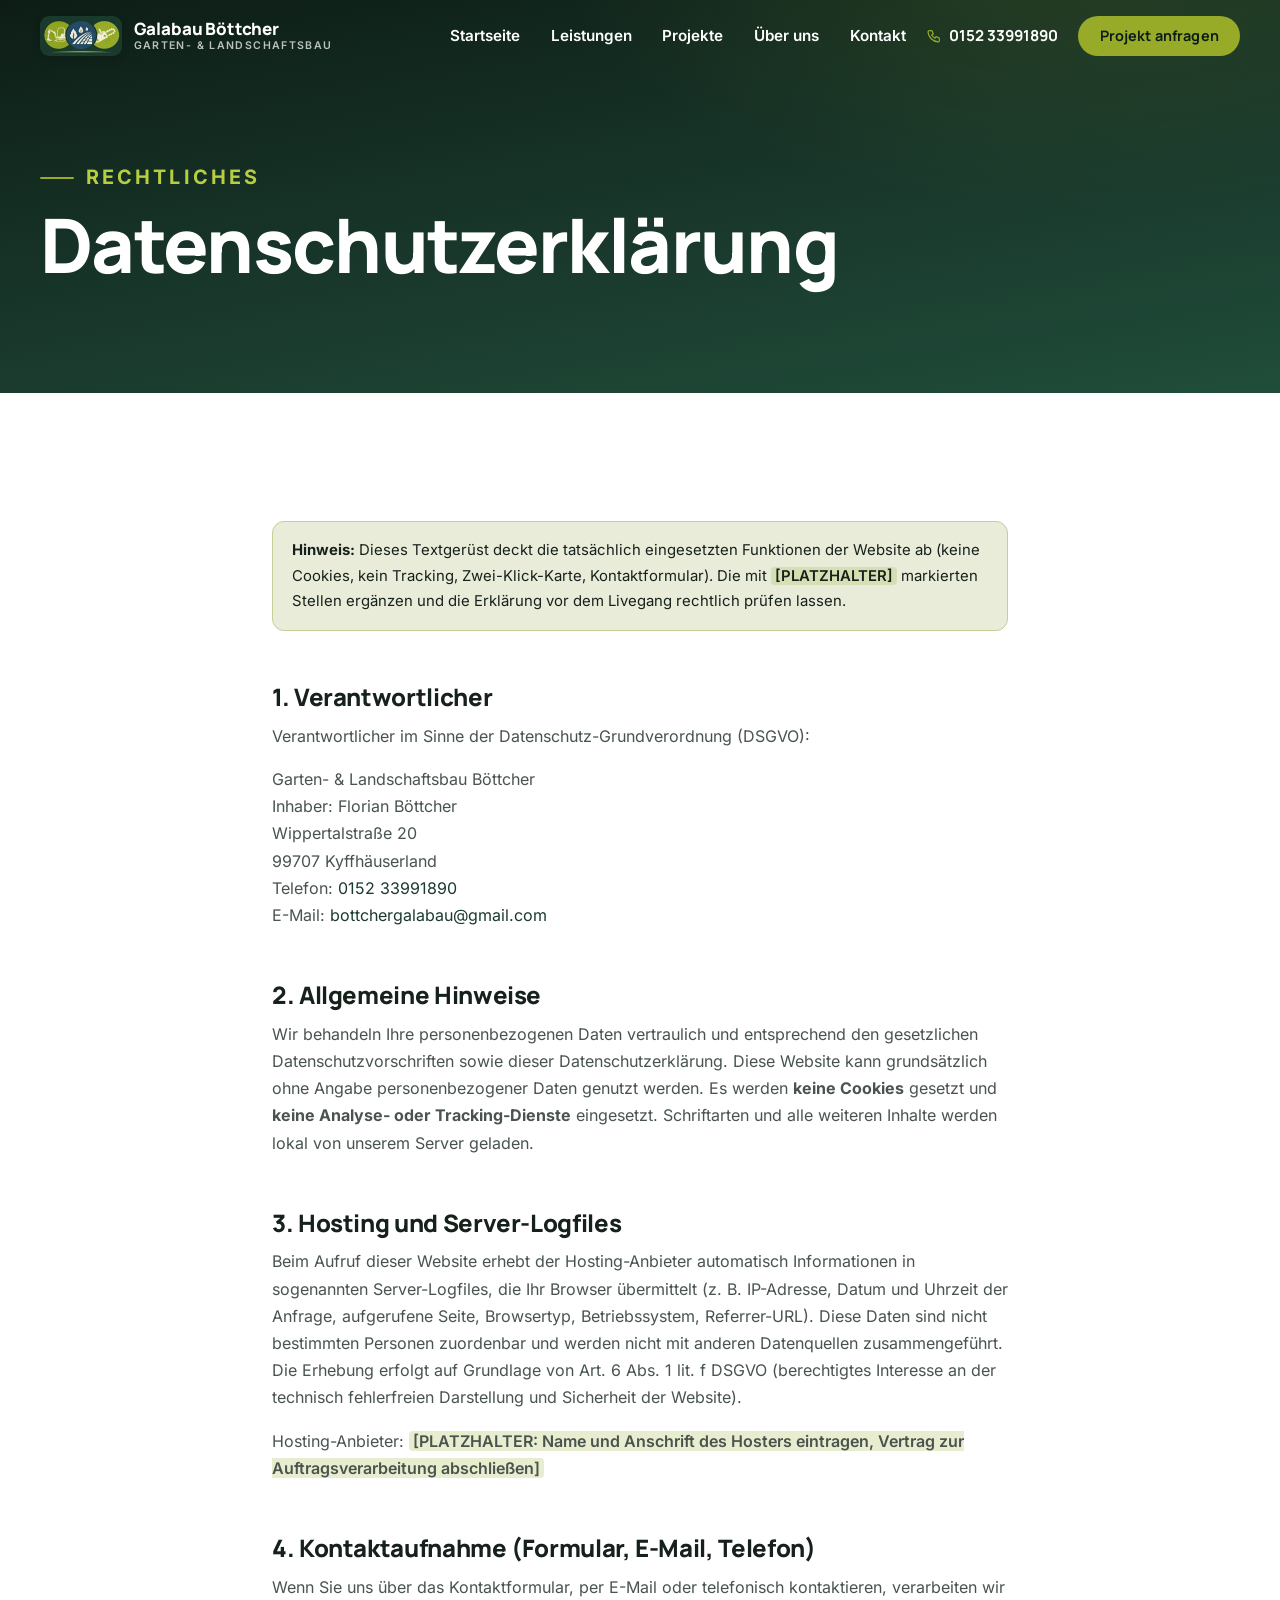
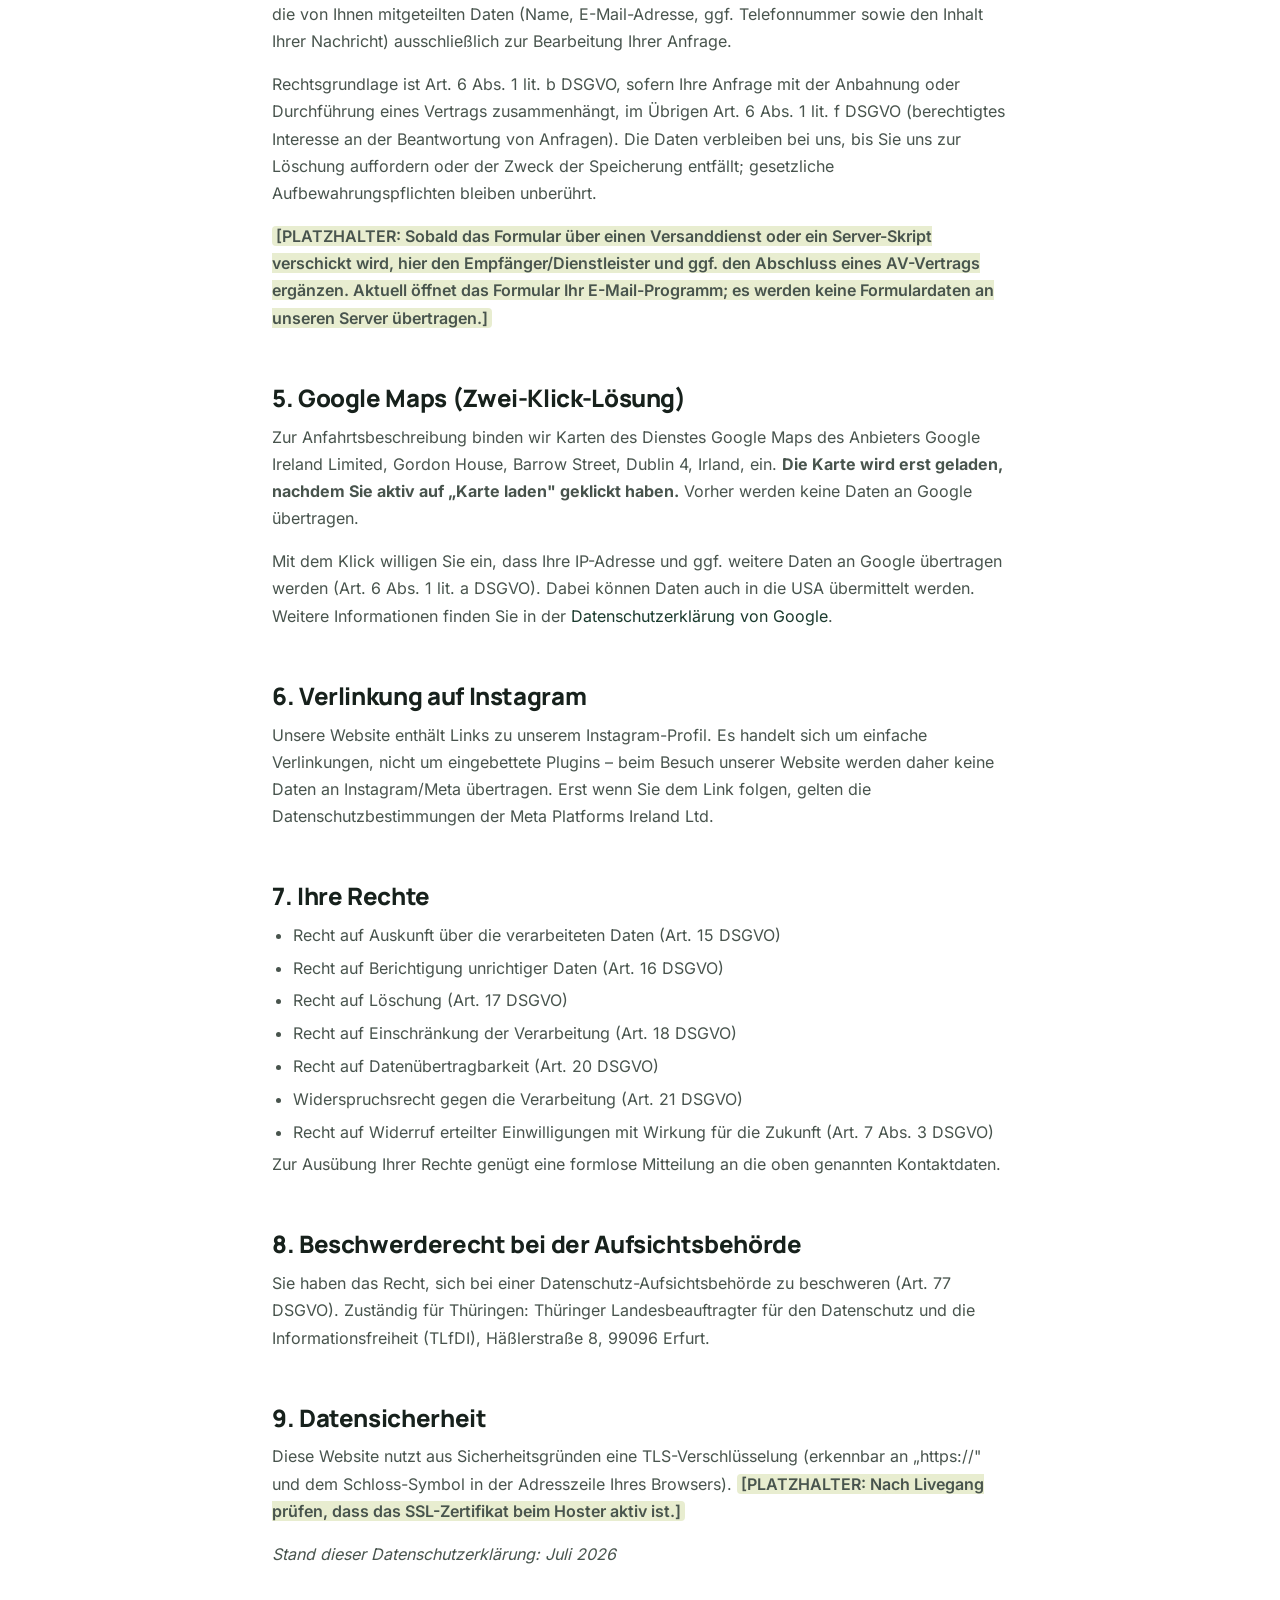
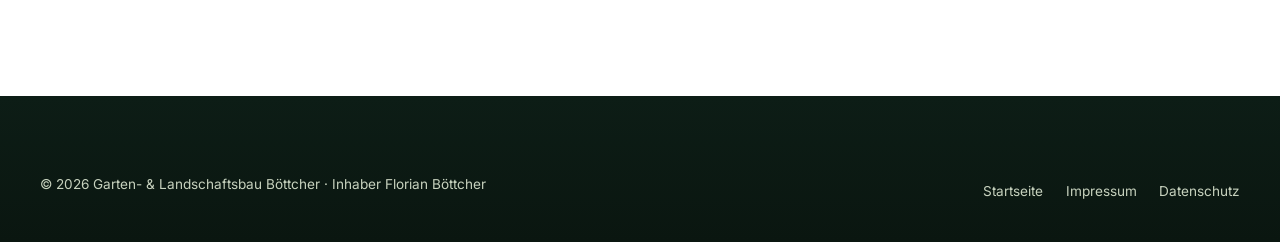
==== commit 6f37df89: "Website optimiert mit neuen Bildern, Animationen und Google-Bewertungen" ====
--- a/datenschutz/index.html
+++ b/datenschutz/index.html
@@ -61,7 +61,7 @@
       </ul>
       <div class="mobile-nav__foot">
         <a href="tel:+4915233991890">0152 33991890</a>
-        <a href="mailto:galabauboettcher@gmx.de">galabauboettcher@gmx.de</a>
+        <a href="mailto:bottchergalabau@gmail.com">bottchergalabau@gmail.com</a>
         <a href="https://www.instagram.com/galabau.boettcher/" target="_blank" rel="noopener noreferrer">Instagram: @galabau.boettcher</a>
       </div>
     </div>
@@ -87,7 +87,7 @@
           Wippertalstraße 20<br>
           99707 Kyffhäuserland<br>
           Telefon: <a href="tel:+4915233991890">0152 33991890</a><br>
-          E-Mail: <a href="mailto:galabauboettcher@gmx.de">galabauboettcher@gmx.de</a>
+          E-Mail: <a href="mailto:bottchergalabau@gmail.com">bottchergalabau@gmail.com</a>
         </p>
 
         <h2>2. Allgemeine Hinweise</h2>
--- a/css/main.css
+++ b/css/main.css
@@ -812,6 +812,51 @@
 }
 .tst-dots button.active { background: var(--c-lime); transform: scale(1.25); }
 
+/* Google-Bewertungen */
+.grating {
+  display: flex;
+  align-items: center;
+  justify-content: center;
+  flex-wrap: wrap;
+  gap: .7rem;
+  margin: 1.4rem 0 0;
+}
+.grating__g { width: 1.9rem; height: 1.9rem; }
+.grating__score {
+  font: 800 1.65rem/1 var(--font-display);
+  letter-spacing: -.01em;
+  color: var(--text);
+}
+.grating__note { font-size: .9rem; color: var(--text-soft); }
+.tst__stars--google { color: #FBBC05; }
+.tst__head {
+  display: flex;
+  align-items: center;
+  gap: .8rem;
+}
+.tst__avatar {
+  display: grid;
+  place-items: center;
+  width: 2.6rem; height: 2.6rem;
+  flex: none;
+  border-radius: 50%;
+  background: var(--c-forest);
+  color: var(--c-cream);
+  font: 700 1.05rem/1 var(--font-display);
+}
+.tst__who { flex: 1; min-width: 0; }
+.tst__who strong {
+  display: block;
+  font: 700 .95rem/1.35 var(--font-display);
+}
+.tst__who span {
+  display: block;
+  font-size: .8rem;
+  color: var(--text-soft);
+}
+.tst__g { width: 1.35rem; height: 1.35rem; flex: none; }
+.tst-cta { margin-top: 2rem; text-align: center; }
+
 /* ---------- Instagram ---------- */
 .insta-head {
   display: flex;
@@ -1370,10 +1415,50 @@
   transition: opacity .75s ease, transform .75s var(--ease);
   transition-delay: var(--reveal-delay, 0s);
 }
+html.js .reveal--left { transform: translateX(-34px); }
+html.js .reveal--right { transform: translateX(34px); }
+html.js .reveal--zoom { transform: scale(.95) translateY(14px); }
 html.js .reveal.in {
   opacity: 1;
   transform: none;
 }
+
+/* ---------- Hero-Entrance (beim Laden, gestaffelt) ---------- */
+@keyframes rise {
+  from { opacity: 0; transform: translateY(26px); }
+}
+.hero__content > * { animation: rise .85s var(--ease) backwards; }
+.hero__content > *:nth-child(1) { animation-delay: .08s; }
+.hero__content > *:nth-child(2) { animation-delay: .18s; }
+.hero__content > *:nth-child(3) { animation-delay: .28s; }
+.hero__content > *:nth-child(4) { animation-delay: .38s; }
+.hero__content > *:nth-child(5) { animation-delay: .48s; }
+
+/* ---------- Mikroanimationen ---------- */
+.service-card__icon { transition: transform var(--t-med), background var(--t-med); }
+.service-card:hover .service-card__icon {
+  transform: translateY(-4px) scale(1.06);
+  background: color-mix(in srgb, var(--c-lime) 26%, var(--bg-card));
+}
+.chip { transition: border-color var(--t-fast); }
+.service-card:hover .chip { border-color: color-mix(in srgb, var(--c-lime) 38%, var(--line)); }
+.feature__icon { transition: transform var(--t-med), background var(--t-med); }
+.feature:hover .feature__icon {
+  transform: scale(1.08);
+  background: color-mix(in srgb, var(--c-lime) 18%, var(--bg-card));
+}
+.detail-grid__media img { transition: transform 1.1s var(--ease); }
+.detail-grid__media:hover img { transform: scale(1.045); }
+.step__num { transition: transform var(--t-med), background var(--t-med); }
+.step:hover .step__num {
+  transform: scale(1.08);
+  background: color-mix(in srgb, var(--c-lime) 16%, var(--bg));
+}
+.tst { transition: transform var(--t-med), box-shadow var(--t-med); }
+.tst:hover { transform: translateY(-4px); box-shadow: var(--shadow-md); }
+.footer-social svg { transition: transform var(--t-fast); }
+.footer-social:hover svg { transform: scale(1.12); }
+.contact-item a { transition: color var(--t-fast), letter-spacing var(--t-fast); }
 
 /* ---------- Responsive ---------- */
 @media (min-width: 40em) {
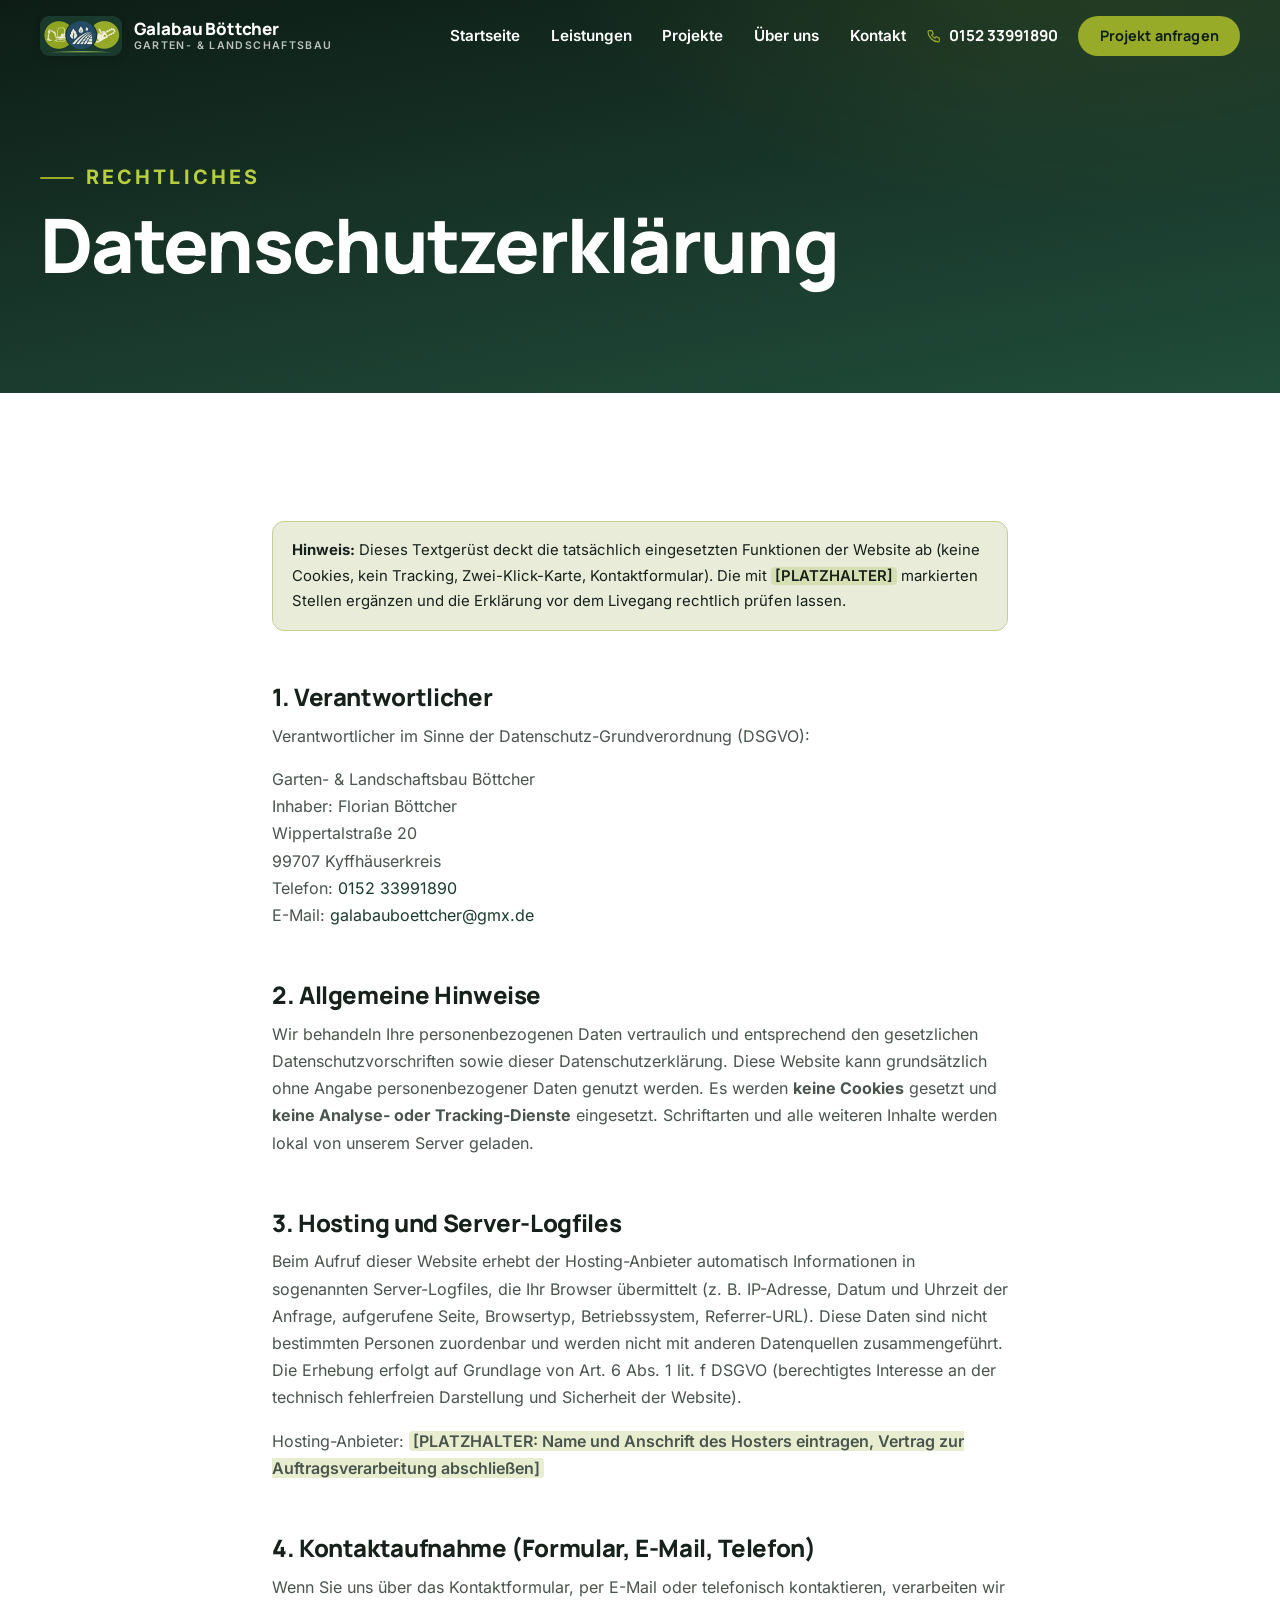
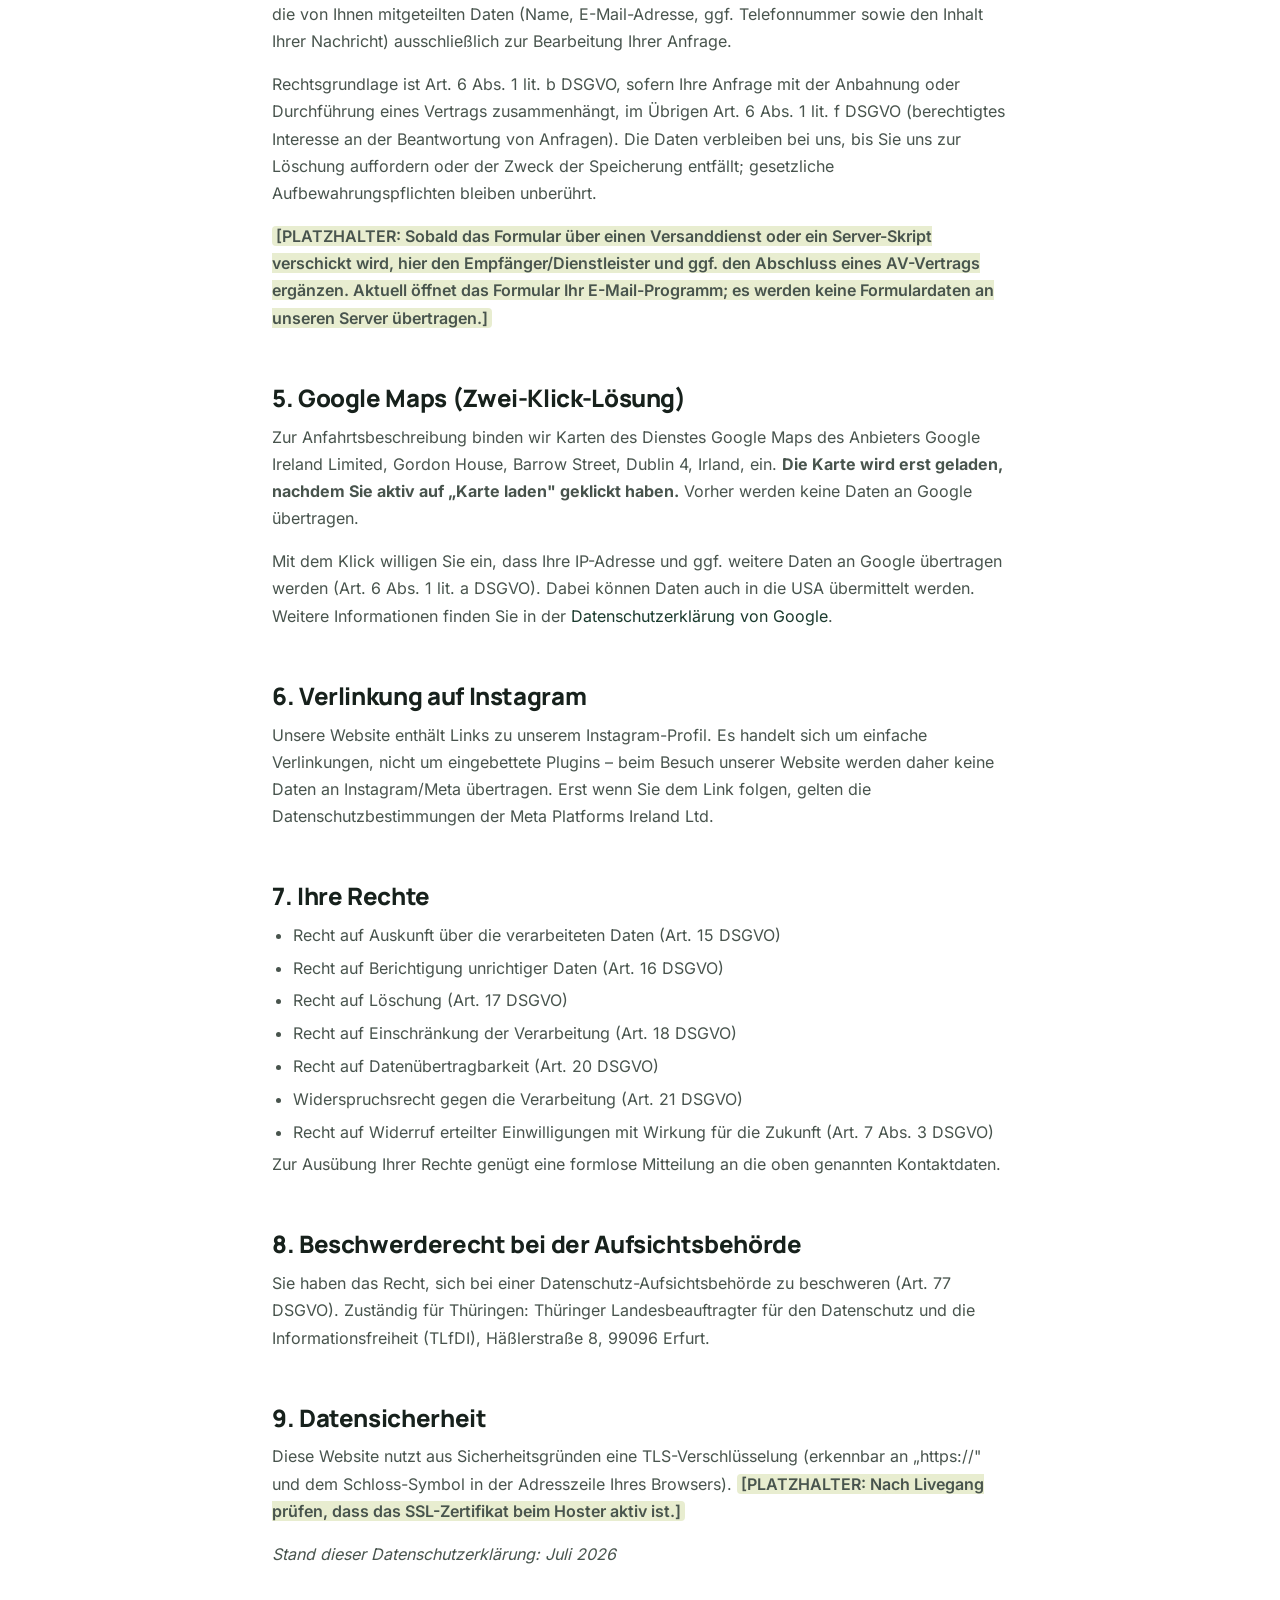
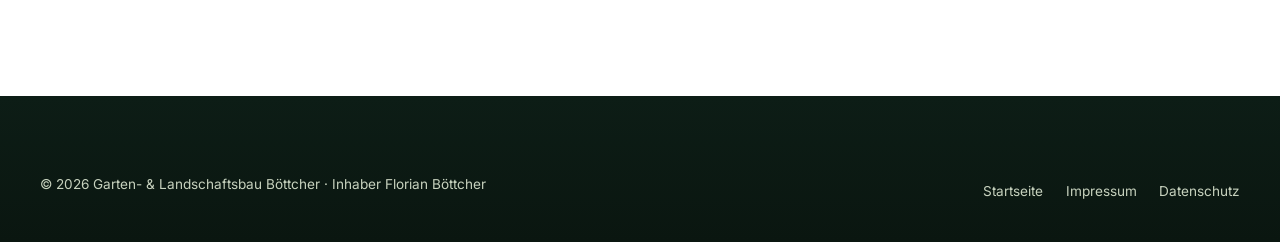
==== commit 203435f7: "Kundenänderungen umgesetzt" ====
--- a/datenschutz/index.html
+++ b/datenschutz/index.html
@@ -61,7 +61,7 @@
       </ul>
       <div class="mobile-nav__foot">
         <a href="tel:+4915233991890">0152 33991890</a>
-        <a href="mailto:bottchergalabau@gmail.com">bottchergalabau@gmail.com</a>
+        <a href="mailto:galabauboettcher@gmx.de">galabauboettcher@gmx.de</a>
         <a href="https://www.instagram.com/galabau.boettcher/" target="_blank" rel="noopener noreferrer">Instagram: @galabau.boettcher</a>
       </div>
     </div>
@@ -85,9 +85,9 @@
           Garten- &amp; Landschaftsbau Böttcher<br>
           Inhaber: Florian Böttcher<br>
           Wippertalstraße 20<br>
-          99707 Kyffhäuserland<br>
+          99707 Kyffhäuserkreis<br>
           Telefon: <a href="tel:+4915233991890">0152 33991890</a><br>
-          E-Mail: <a href="mailto:bottchergalabau@gmail.com">bottchergalabau@gmail.com</a>
+          E-Mail: <a href="mailto:galabauboettcher@gmx.de">galabauboettcher@gmx.de</a>
         </p>
 
         <h2>2. Allgemeine Hinweise</h2>
--- a/css/main.css
+++ b/css/main.css
@@ -857,6 +857,33 @@
 .tst__g { width: 1.35rem; height: 1.35rem; flex: none; }
 .tst-cta { margin-top: 2rem; text-align: center; }
 
+/* Einzelne, echte Google-Rezension als Premium-Karte */
+.tst-single { max-width: 40rem; margin-inline: auto; }
+.tst--featured {
+  position: relative;
+  gap: 1.15rem;
+  padding: clamp(1.8rem, 4vw, 2.6rem) clamp(1.7rem, 4vw, 2.6rem) clamp(1.9rem, 4vw, 2.6rem);
+  box-shadow: var(--shadow-md);
+  overflow: hidden;
+}
+.tst--featured::before {
+  content: "\201C";
+  position: absolute;
+  top: -1.4rem; right: 1.4rem;
+  font: 800 8rem/1 var(--font-display);
+  color: color-mix(in srgb, var(--c-lime) 20%, transparent);
+  pointer-events: none;
+}
+.tst--featured .tst__avatar { width: 3rem; height: 3rem; font-size: 1.2rem; }
+.tst--featured .tst__who strong { font-size: 1.05rem; }
+.tst--featured .tst__stars svg { width: 1.25rem; height: 1.25rem; }
+.tst--featured blockquote {
+  position: relative;
+  font-size: 1.12rem;
+  line-height: 1.7;
+  color: var(--text);
+}
+
 /* ---------- Instagram ---------- */
 .insta-head {
   display: flex;
@@ -981,6 +1008,9 @@
   letter-spacing: -.01em;
 }
 .contact-note {
+  display: flex;
+  align-items: center;
+  gap: .8rem;
   margin-top: auto;
   padding: .9rem 1.1rem;
   border-radius: var(--radius-sm);
@@ -988,6 +1018,18 @@
   border: 1px solid rgba(151, 171, 41, .35);
   font-size: .92rem;
   color: var(--c-cream);
+  transition: background var(--t-fast), border-color var(--t-fast), color var(--t-fast);
+}
+a.contact-note:hover {
+  background: rgba(151, 171, 41, .24);
+  border-color: rgba(151, 171, 41, .6);
+  color: #fff;
+}
+.contact-note__icon {
+  width: 1.7rem;
+  height: 1.7rem;
+  flex: none;
+  color: var(--c-lime-bright);
 }
 
 /* Formular */
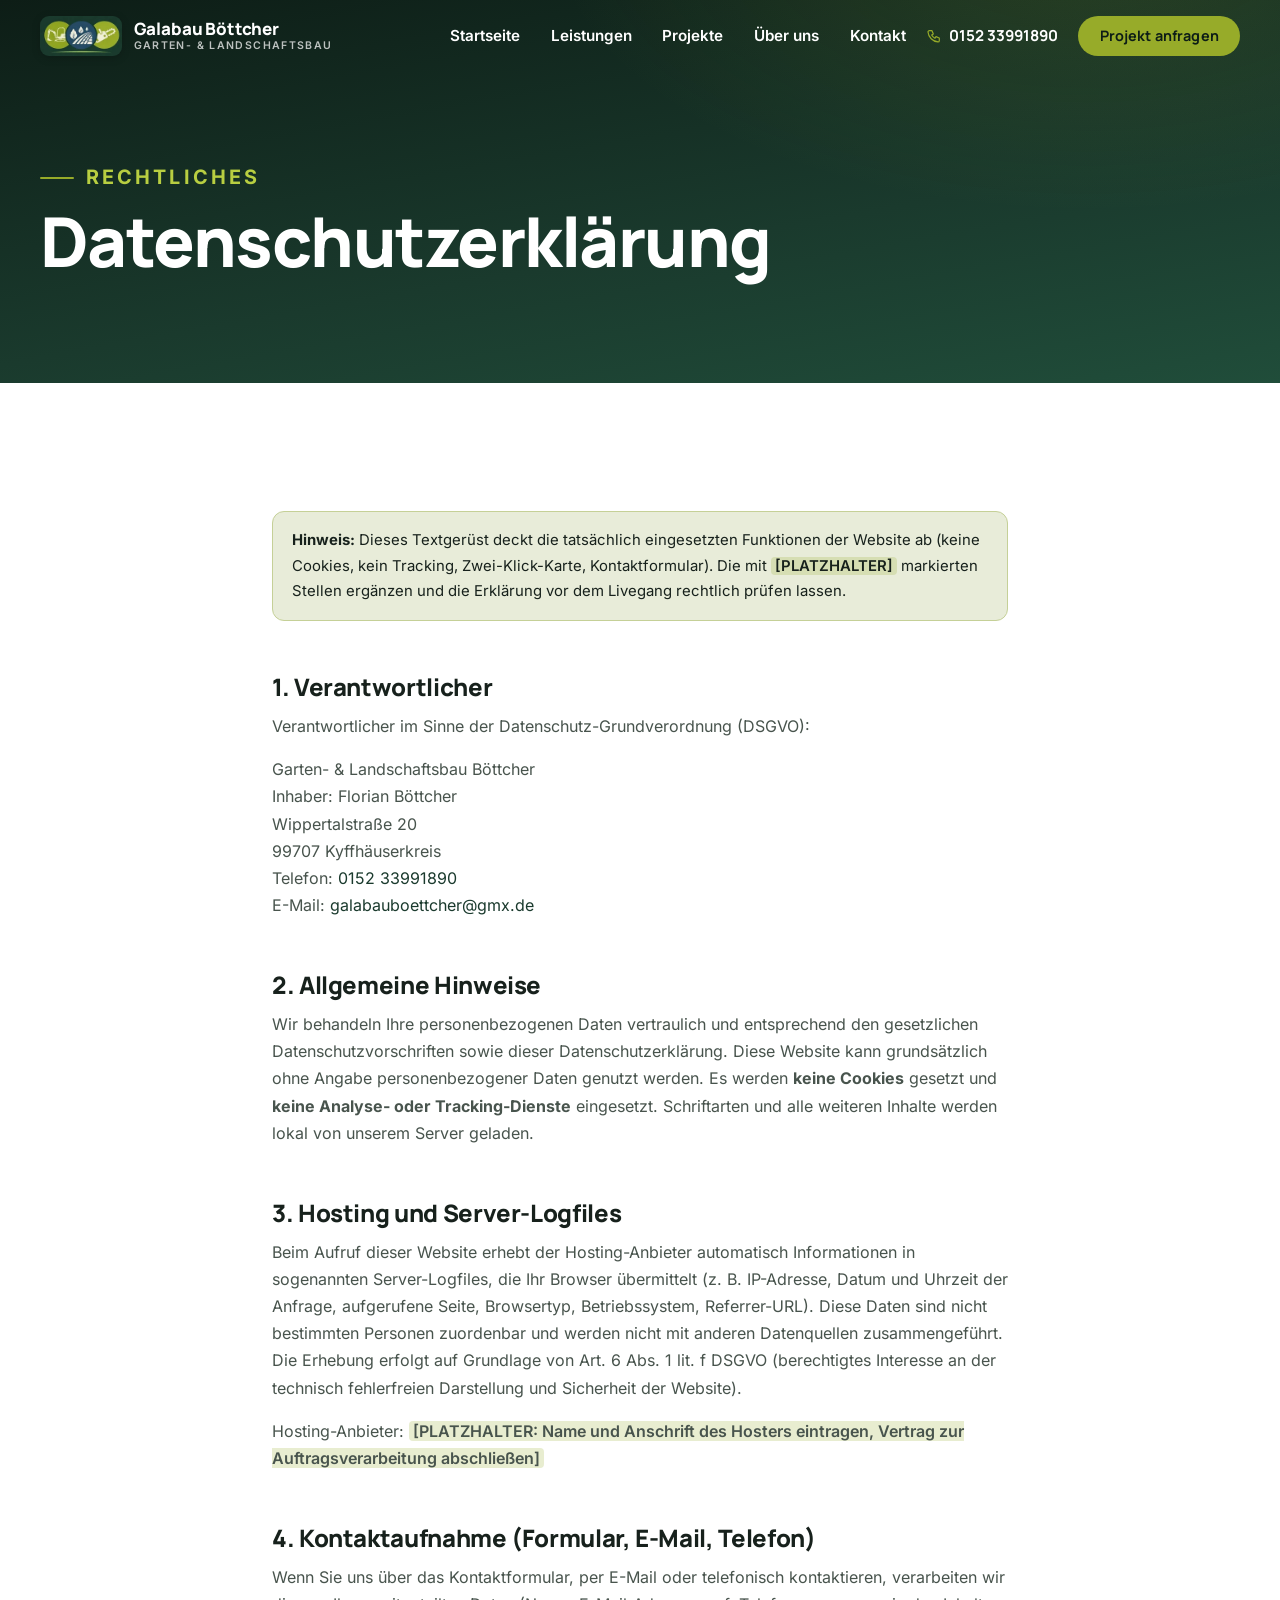
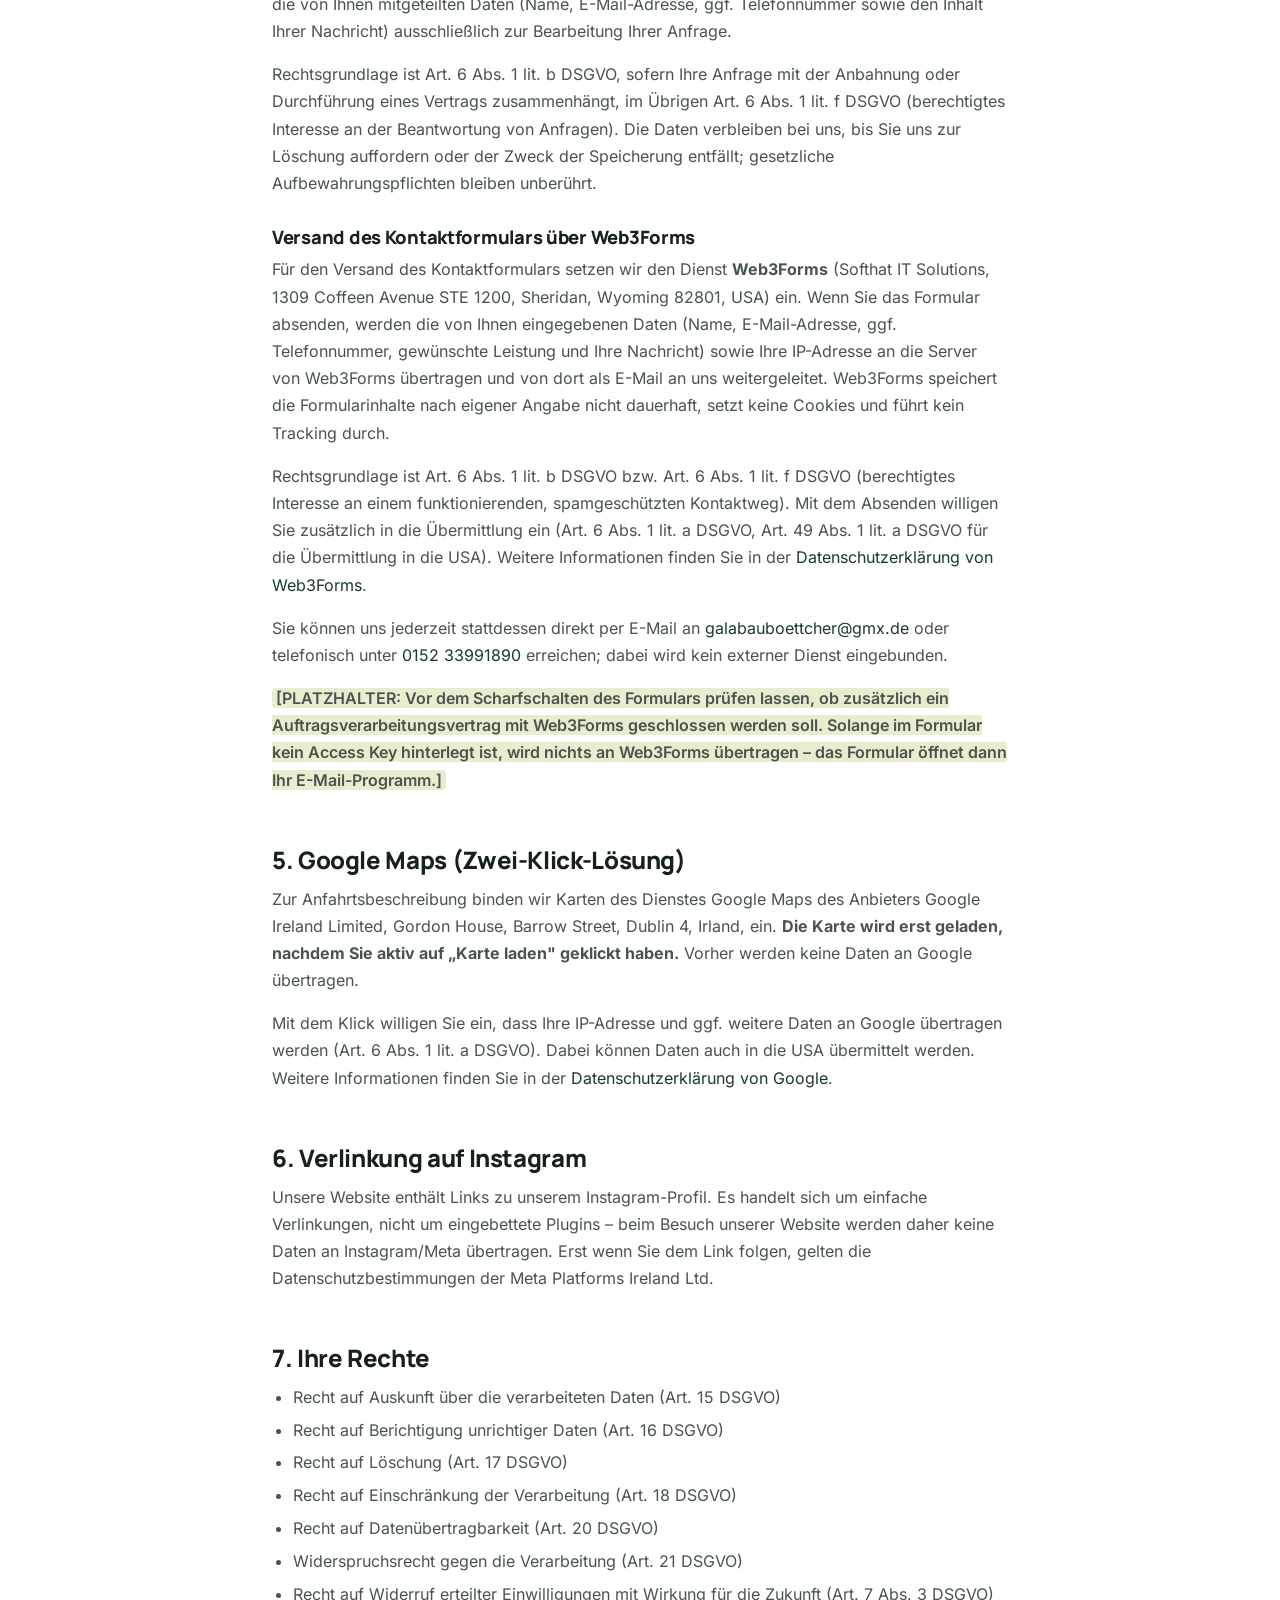
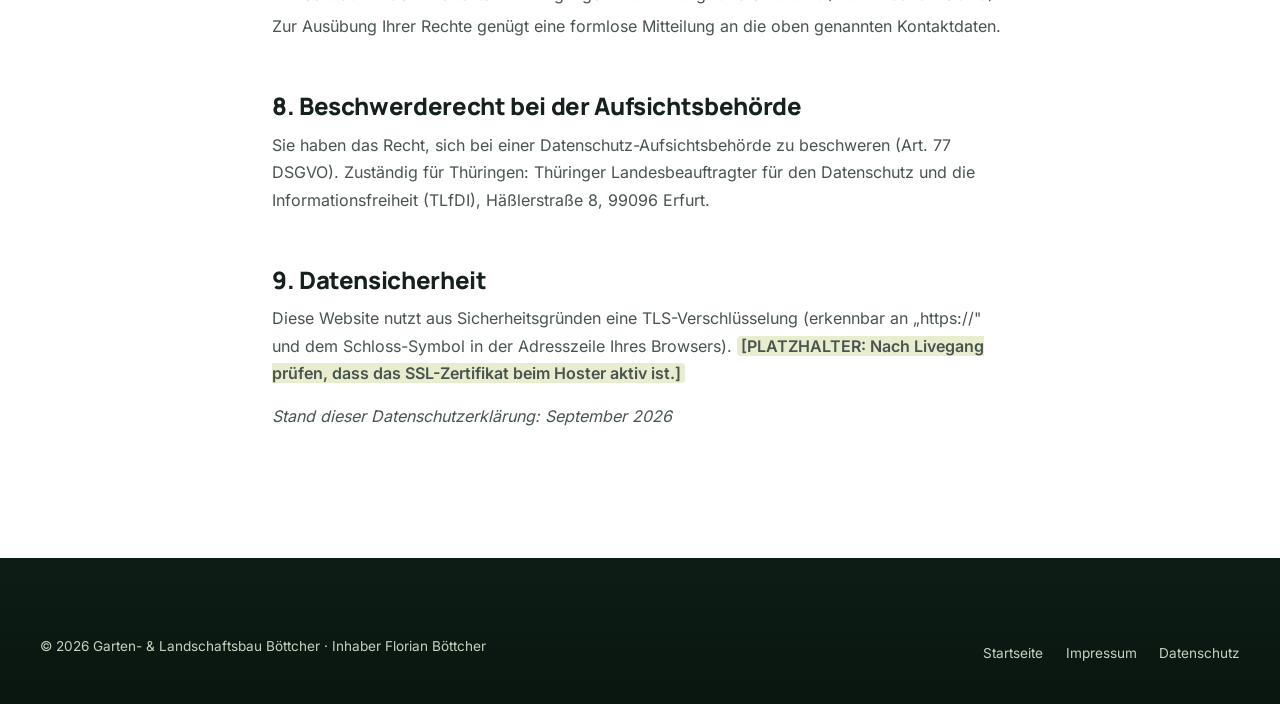
==== commit 2196b2b1: "V2 Premium Local Business: Live-Fixes, Foto-Leistungen, Vertrauensband Phase 0 (Live-Defekte): - Pla" ====
--- a/datenschutz/index.html
+++ b/datenschutz/index.html
@@ -8,8 +8,7 @@
   <title>Datenschutzerklärung | Garten- &amp; Landschaftsbau Böttcher</title>
   <meta name="description" content="Datenschutzerklärung von Garten- &amp; Landschaftsbau Böttcher – Informationen zur Verarbeitung personenbezogener Daten auf dieser Website.">
   <meta name="robots" content="noindex, follow">
-  <!-- [PLATZHALTER-DOMAIN] Vor Livegang die echte Domain eintragen -->
-  <link rel="canonical" href="https://www.galabau-boettcher.de/datenschutz/">
+  <link rel="canonical" href="https://xn--galabau-bttcher-htb.com/datenschutz/">
 
   <meta name="theme-color" content="#1A3A2D">
   <link rel="icon" href="../favicon.ico" sizes="48x48">
@@ -27,7 +26,7 @@
   <header class="site-header">
     <div class="container site-header__inner">
       <a class="brand" href="../index.html" aria-label="Galabau Böttcher – zur Startseite">
-        <img class="brand__logo" src="../assets/img/logo-mark.png" alt="" width="128" height="64">
+        <img class="brand__logo" src="../assets/img/logo-mark-200.webp" alt="" width="200" height="100">
         <span class="brand__name">Galabau Böttcher<small>Garten- &amp; Landschaftsbau</small></span>
       </a>
       <nav class="main-nav" aria-label="Hauptnavigation">
@@ -100,7 +99,11 @@
         <h2>4. Kontaktaufnahme (Formular, E-Mail, Telefon)</h2>
         <p>Wenn Sie uns über das Kontaktformular, per E-Mail oder telefonisch kontaktieren, verarbeiten wir die von Ihnen mitgeteilten Daten (Name, E-Mail-Adresse, ggf. Telefonnummer sowie den Inhalt Ihrer Nachricht) ausschließlich zur Bearbeitung Ihrer Anfrage.</p>
         <p>Rechtsgrundlage ist Art. 6 Abs. 1 lit. b DSGVO, sofern Ihre Anfrage mit der Anbahnung oder Durchführung eines Vertrags zusammenhängt, im Übrigen Art. 6 Abs. 1 lit. f DSGVO (berechtigtes Interesse an der Beantwortung von Anfragen). Die Daten verbleiben bei uns, bis Sie uns zur Löschung auffordern oder der Zweck der Speicherung entfällt; gesetzliche Aufbewahrungspflichten bleiben unberührt.</p>
-        <p><span class="placeholder-mark">[PLATZHALTER: Sobald das Formular über einen Versanddienst oder ein Server-Skript verschickt wird, hier den Empfänger/Dienstleister und ggf. den Abschluss eines AV-Vertrags ergänzen. Aktuell öffnet das Formular Ihr E-Mail-Programm; es werden keine Formulardaten an unseren Server übertragen.]</span></p>
+        <h3>Versand des Kontaktformulars über Web3Forms</h3>
+        <p>Für den Versand des Kontaktformulars setzen wir den Dienst <strong>Web3Forms</strong> (Softhat IT Solutions, 1309 Coffeen Avenue STE 1200, Sheridan, Wyoming 82801, USA) ein. Wenn Sie das Formular absenden, werden die von Ihnen eingegebenen Daten (Name, E-Mail-Adresse, ggf. Telefonnummer, gewünschte Leistung und Ihre Nachricht) sowie Ihre IP-Adresse an die Server von Web3Forms übertragen und von dort als E-Mail an uns weitergeleitet. Web3Forms speichert die Formularinhalte nach eigener Angabe nicht dauerhaft, setzt keine Cookies und führt kein Tracking durch.</p>
+        <p>Rechtsgrundlage ist Art. 6 Abs. 1 lit. b DSGVO bzw. Art. 6 Abs. 1 lit. f DSGVO (berechtigtes Interesse an einem funktionierenden, spamgeschützten Kontaktweg). Mit dem Absenden willigen Sie zusätzlich in die Übermittlung ein (Art. 6 Abs. 1 lit. a DSGVO, Art. 49 Abs. 1 lit. a DSGVO für die Übermittlung in die USA). Weitere Informationen finden Sie in der <a href="https://web3forms.com/privacy" target="_blank" rel="noopener noreferrer">Datenschutzerklärung von Web3Forms</a>.</p>
+        <p>Sie können uns jederzeit stattdessen direkt per E-Mail an <a href="mailto:galabauboettcher@gmx.de">galabauboettcher@gmx.de</a> oder telefonisch unter <a href="tel:+4915233991890">0152 33991890</a> erreichen; dabei wird kein externer Dienst eingebunden.</p>
+        <p><span class="placeholder-mark">[PLATZHALTER: Vor dem Scharfschalten des Formulars prüfen lassen, ob zusätzlich ein Auftragsverarbeitungsvertrag mit Web3Forms geschlossen werden soll. Solange im Formular kein Access Key hinterlegt ist, wird nichts an Web3Forms übertragen – das Formular öffnet dann Ihr E-Mail-Programm.]</span></p>
 
         <h2>5. Google Maps (Zwei-Klick-Lösung)</h2>
         <p>Zur Anfahrtsbeschreibung binden wir Karten des Dienstes Google Maps des Anbieters Google Ireland Limited, Gordon House, Barrow Street, Dublin 4, Irland, ein. <strong>Die Karte wird erst geladen, nachdem Sie aktiv auf „Karte laden" geklickt haben.</strong> Vorher werden keine Daten an Google übertragen.</p>
@@ -127,7 +130,7 @@
         <h2>9. Datensicherheit</h2>
         <p>Diese Website nutzt aus Sicherheitsgründen eine TLS-Verschlüsselung (erkennbar an „https://" und dem Schloss-Symbol in der Adresszeile Ihres Browsers). <span class="placeholder-mark">[PLATZHALTER: Nach Livegang prüfen, dass das SSL-Zertifikat beim Hoster aktiv ist.]</span></p>
 
-        <p><em>Stand dieser Datenschutzerklärung: Juli 2026</em></p>
+        <p><em>Stand dieser Datenschutzerklärung: September 2026</em></p>
       </div>
     </section>
   </main>
@@ -144,5 +147,16 @@
       </div>
     </div>
   </footer>
+  <!-- Mobiler Schnellkontakt: nur zwei reale Kontaktwege, ab 56em ausgeblendet -->
+  <nav class="quick-contact" aria-label="Schnellkontakt">
+    <a class="quick-contact__btn" href="tel:+4915233991890">
+      <svg viewBox="0 0 24 24" fill="none" stroke="currentColor" stroke-width="1.9" stroke-linecap="round" stroke-linejoin="round" aria-hidden="true"><path d="M5 4h4l2 5-2.5 1.5a12 12 0 0 0 5 5L15 13l5 2v4a2 2 0 0 1-2 2A16.5 16.5 0 0 1 3 6a2 2 0 0 1 2-2z"/></svg>
+      Anrufen
+    </a>
+    <a class="quick-contact__btn quick-contact__btn--wa" href="https://wa.me/4915233991890" target="_blank" rel="noopener noreferrer">
+      <svg viewBox="0 0 24 24" fill="currentColor" aria-hidden="true"><path d="M17.5 14.38c-.3-.15-1.76-.87-2.03-.97-.27-.1-.47-.15-.67.15-.2.3-.77.97-.94 1.16-.17.2-.35.22-.64.08-.3-.15-1.26-.47-2.4-1.48-.89-.79-1.49-1.77-1.66-2.07-.17-.3-.02-.46.13-.6.13-.14.3-.35.44-.53.15-.17.2-.3.3-.5.1-.2.05-.37-.02-.52-.08-.15-.67-1.62-.92-2.22-.24-.58-.49-.5-.67-.51-.17-.01-.37-.01-.57-.01-.2 0-.52.07-.79.37-.27.3-1.04 1.02-1.04 2.48 0 1.46 1.07 2.87 1.22 3.07.15.2 2.1 3.2 5.08 4.49.71.3 1.26.49 1.69.63.71.22 1.36.19 1.87.12.57-.09 1.76-.72 2-1.42.25-.7.25-1.29.18-1.42-.07-.13-.27-.2-.56-.35z"/><path d="M12.04 2.5c-5.23 0-9.48 4.25-9.48 9.48 0 1.67.44 3.3 1.27 4.74L2.5 21.5l4.9-1.28a9.44 9.44 0 0 0 4.63 1.18h.01c5.23 0 9.48-4.25 9.48-9.48 0-2.53-.99-4.91-2.78-6.7A9.42 9.42 0 0 0 12.04 2.5zm0 17.28h-.01a7.86 7.86 0 0 1-4-1.1l-.29-.17-2.9.76.78-2.83-.19-.29a7.85 7.85 0 0 1-1.2-4.17c0-4.34 3.54-7.88 7.9-7.88 2.1 0 4.08.82 5.57 2.31a7.83 7.83 0 0 1 2.3 5.57c0 4.35-3.54 7.87-7.87 7.87z"/></svg>
+      WhatsApp
+    </a>
+  </nav>
 </body>
 </html>
--- a/css/main.css
+++ b/css/main.css
@@ -67,7 +67,9 @@
   /* Typografie */
   --font-display: "Manrope", ui-sans-serif, system-ui, "Segoe UI", sans-serif;
   --font-body: "Inter", ui-sans-serif, system-ui, "Segoe UI", sans-serif;
-  --fs-h1: clamp(2.55rem, 1.1rem + 6.2vw, 4.7rem);
+  /* Untergrenze bewusst niedrig: bei 320 px Viewport passt "Außenanlagen"
+     sonst nicht mehr in eine Zeile und läuft aus dem Bild. */
+  --fs-h1: clamp(2.1rem, 1.05rem + 5.2vw, 4.3rem);
   --fs-h2: clamp(1.9rem, 1.3rem + 2.7vw, 2.9rem);
   --fs-h3: clamp(1.22rem, 1.08rem + .6vw, 1.5rem);
   --fs-lead: clamp(1.05rem, .98rem + .35vw, 1.24rem);
@@ -137,7 +139,15 @@
   letter-spacing: -.015em;
   text-wrap: balance;
 }
-h1 { font-size: var(--fs-h1); line-height: 1.04; letter-spacing: -.022em; }
+h1 {
+  font-size: var(--fs-h1);
+  line-height: 1.04;
+  letter-spacing: -.022em;
+  /* Lange Komposita ("Außenanlagen") dürfen auf schmalen Displays umbrechen,
+     statt horizontales Scrollen zu erzeugen. */
+  overflow-wrap: break-word;
+  hyphens: auto;
+}
 h2 { font-size: var(--fs-h2); }
 h3 { font-size: var(--fs-h3); }
 
@@ -287,12 +297,12 @@
   gap: 1.25rem;
   height: var(--header-h);
 }
+/* Bewusst deckend statt Glaseffekt: ruhiger, besserer Textkontrast und
+   kein Compositing-Aufwand beim Scrollen. */
 .site-header.is-scrolled {
   --hdr-text: var(--text);
-  background: color-mix(in srgb, var(--bg) 86%, transparent);
-  -webkit-backdrop-filter: blur(14px) saturate(1.4);
-  backdrop-filter: blur(14px) saturate(1.4);
-  box-shadow: 0 1px 0 var(--line), 0 8px 30px rgba(13, 29, 22, .06);
+  background: var(--bg);
+  box-shadow: 0 1px 0 var(--line), 0 6px 22px rgba(13, 29, 22, .07);
 }
 
 .brand {
@@ -314,12 +324,19 @@
 .brand__name {
   display: flex;
   flex-direction: column;
+  min-width: 0;
   font-family: var(--font-display);
   font-weight: 800;
   font-size: 1.06rem;
   line-height: 1.15;
   letter-spacing: -.01em;
   white-space: nowrap;
+}
+/* Sehr schmale Displays: Zusatzzeile weglassen, bevor der Header überläuft */
+@media (max-width: 22em) {
+  .brand__name { font-size: .98rem; }
+  .brand__name small { display: none; }
+  .brand__logo { height: 2.1rem; }
 }
 .brand__name small {
   font: 600 .66rem/1.3 var(--font-body);
@@ -391,6 +408,7 @@
 .mobile-nav ul { display: grid; gap: .4rem; }
 .mobile-nav a.mobile-nav__link {
   display: inline-block;
+  padding-block: .3rem;
   font: 800 clamp(1.7rem, 6.5vw, 2.4rem)/1.3 var(--font-display);
   letter-spacing: -.015em;
   color: var(--text-on-dark);
@@ -417,38 +435,24 @@
   position: relative;
   display: grid;
   align-items: center;
-  min-height: max(100svh, 620px);
-  padding: calc(var(--header-h) + 3rem) 0 5.5rem;
+  padding: calc(var(--header-h) + 2.5rem) 0 4rem;
   overflow: clip;
   background:
-    radial-gradient(1100px 560px at 78% -8%, rgba(151, 171, 41, .17), transparent 60%),
-    radial-gradient(900px 500px at -10% 110%, rgba(37, 75, 102, .28), transparent 55%),
+    radial-gradient(1100px 560px at 78% -8%, rgba(151, 171, 41, .15), transparent 60%),
+    radial-gradient(900px 500px at -10% 110%, rgba(37, 75, 102, .26), transparent 55%),
     linear-gradient(168deg, var(--c-forest-950) 0%, var(--c-forest) 52%, var(--c-forest-600) 100%);
   color: var(--text-on-dark);
 }
-.hero__bg {
-  position: absolute;
-  inset: -12% 0;
-  pointer-events: none;
-  will-change: transform;
-}
-.hero__bg svg { width: 100%; height: 100%; }
-/* Für den späteren Foto-Tausch: <picture class="hero__photo"> einsetzen */
-.hero__photo {
-  position: absolute;
-  inset: 0;
-}
-.hero__photo img { width: 100%; height: 100%; object-fit: cover; }
-.hero__photo::after {
-  content: "";
-  position: absolute;
-  inset: 0;
-  background: linear-gradient(180deg, rgba(13, 29, 22, .55), rgba(13, 29, 22, .35) 45%, rgba(13, 29, 22, .78));
-}
-.hero__content {
+/* Zweispaltiges Layout: Text links, echtes Projektfoto rechts. Das Foto sitzt
+   bewusst in einer eigenen Fläche statt als Vollflächen-Hintergrund – so
+   braucht es keinen erzwungenen Beschnitt und bleibt in voller Schärfe. */
+.hero__inner {
   position: relative;
-  max-width: 60rem;
-}
+  display: grid;
+  gap: clamp(2.2rem, 5vw, 3.5rem);
+  align-items: center;
+}
+.hero__content { min-width: 0; }
 .hero .eyebrow { color: var(--c-lime-bright); }
 .hero h1 { margin-bottom: .35em; color: #fff; max-width: 16ch; }
 .hero__lead {
@@ -475,6 +479,47 @@
 }
 .hero__actions { display: flex; flex-wrap: wrap; gap: .9rem; }
 
+/* Vertrauenszeile direkt unter den Buttons: nur belegbare Angaben */
+.hero__proof {
+  display: flex;
+  flex-wrap: wrap;
+  align-items: center;
+  gap: .35rem .85rem;
+  margin: 1.9rem 0 0;
+  font-size: .92rem;
+  color: var(--text-soft-on-dark);
+}
+.hero__proof strong { color: #fff; font-family: var(--font-display); font-size: 1rem; }
+.hero__proof-g { width: 1.1rem; height: 1.1rem; flex: none; }
+/* Bewusst ohne Trennzeichen: die Zeile bricht auf schmalen Displays um, ein
+   Trennpunkt bliebe dann am Zeilenende hängen. Der Abstand trennt genug. */
+.hero__proof span { white-space: nowrap; }
+
+.hero__figure {
+  position: relative;
+  margin: 0;
+  display: grid;
+  gap: .85rem;
+  justify-items: start;
+}
+.hero__figure picture { display: block; width: 100%; }
+.hero__figure img {
+  width: 100%;
+  /* Mobil flacher, damit der Hero nicht zur Endlosfläche wird; ab Tablet
+     wieder das ursprüngliche Hochformat des Fotos. Oben ausgerichtet, damit
+     im flachen Ausschnitt Himmel und Bepflanzung sichtbar bleiben und nicht
+     nur die Steintextur. */
+  aspect-ratio: 4 / 3;
+  object-fit: cover;
+  object-position: 50% 12%;
+  border-radius: calc(var(--radius) + 4px);
+  box-shadow: 0 24px 60px rgba(0, 0, 0, .4);
+}
+.hero__figure figcaption {
+  font: 500 .86rem/1.5 var(--font-body);
+  color: var(--text-soft-on-dark);
+}
+
 .scroll-hint {
   position: absolute;
   left: 50%;
@@ -490,6 +535,9 @@
 }
 .scroll-hint:hover { color: #fff; border-color: rgba(255, 255, 255, .7); }
 .scroll-hint svg { width: 1rem; height: 1rem; }
+/* Mobil überflüssig (Hero endet dort ohnehin im Sichtbereich) und würde mit
+   der Schnellkontakt-Leiste kollidieren. */
+@media (max-width: 55.999em) { .scroll-hint { display: none; } }
 @keyframes hint-bob {
   0%, 100% { transform: translateY(0); }
   50% { transform: translateY(7px); }
@@ -504,31 +552,40 @@
   position: relative;
   display: flex;
   flex-direction: column;
-  gap: .9rem;
-  padding: 1.9rem 1.7rem;
   background: var(--bg-card);
   border: 1px solid var(--line);
   border-radius: var(--radius);
+  overflow: hidden;
   box-shadow: var(--shadow-sm);
   transition: transform var(--t-med), box-shadow var(--t-med), border-color var(--t-med);
 }
 .service-card:hover {
-  transform: translateY(-6px);
+  transform: translateY(-4px);
   border-color: color-mix(in srgb, var(--c-lime) 45%, var(--line));
-  box-shadow: var(--shadow-lg);
-}
-.service-card__icon {
-  display: grid;
-  place-items: center;
-  width: 3.3rem; height: 3.3rem;
-  border-radius: 14px;
-  background: color-mix(in srgb, var(--c-lime) 16%, var(--bg-card));
-  color: var(--c-forest);
-}
-:root[data-theme="dark"] .service-card__icon { color: var(--c-lime-bright); }
-.service-card__icon svg { width: 1.65rem; height: 1.65rem; }
+  box-shadow: var(--shadow-md);
+}
+/* Foto statt Icon: zeigt die Leistung an einer echten Baustelle */
+.service-card__media {
+  position: relative;
+  overflow: hidden;
+  background: var(--bg-soft);
+}
+.service-card__media img {
+  width: 100%;
+  aspect-ratio: 4 / 3;
+  object-fit: cover;
+  transition: transform .9s var(--ease);
+}
+.service-card:hover .service-card__media img { transform: scale(1.04); }
+.service-card__body {
+  display: flex;
+  flex-direction: column;
+  gap: .85rem;
+  flex: 1;
+  padding: 1.5rem 1.5rem 1.7rem;
+}
 .service-card h3 { margin: 0; }
-.service-card > p { color: var(--text-soft); font-size: .96rem; margin: 0; }
+.service-card__body > p { color: var(--text-soft); font-size: .96rem; margin: 0; }
 .service-card__tags {
   display: flex;
   flex-wrap: wrap;
@@ -547,28 +604,36 @@
 .service-card .link-arrow { margin-top: auto; padding-top: .6rem; font-size: .92rem; }
 .service-card__stretch::after { content: ""; position: absolute; inset: 0; border-radius: inherit; }
 
-/* ---------- Zahlen-Band ---------- */
-.stats {
-  position: relative;
-  overflow: clip;
-}
-.stats__grid {
-  display: grid;
-  gap: 2.2rem;
-  text-align: center;
-}
-.stat__value {
-  font: 800 clamp(2.7rem, 2rem + 3.4vw, 4.2rem)/1 var(--font-display);
-  letter-spacing: -.02em;
-  color: var(--c-lime-bright);
-  font-variant-numeric: tabular-nums;
-}
-.stat__label {
-  margin-top: .5rem;
-  font: 600 1rem/1.4 var(--font-body);
+/* ---------- Vertrauensband ----------
+   Ersetzt das frühere Zahlen-Band. Bewusst ohne Kennzahlen: es steht nur
+   drin, was nachprüfbar ist (Google-Profil, Inhaber, Einsatzgebiet, Kanal). */
+.trust__grid {
+  display: grid;
+  gap: 1rem;
+}
+.trust__item {
+  display: grid;
+  gap: .45rem;
+  padding: 1.5rem 1.4rem;
+  border: 1px solid var(--c-line-dark);
+  border-radius: var(--radius);
+  background: rgba(255, 255, 255, .04);
+  color: var(--text-soft-on-dark);
+  transition: background var(--t-fast), border-color var(--t-fast);
+}
+a.trust__item:hover {
+  background: rgba(255, 255, 255, .08);
+  border-color: rgba(151, 171, 41, .5);
+  color: var(--text-soft-on-dark);
+}
+.trust__item > svg { width: 1.7rem; height: 1.7rem; color: var(--c-lime-bright); }
+.trust__item .trust__g { color: inherit; }
+.trust__item strong {
+  font: 800 1.08rem/1.3 var(--font-display);
+  letter-spacing: -.01em;
   color: var(--text-on-dark);
 }
-.stat__sub { font-size: .88rem; color: var(--text-soft-on-dark); }
+.trust__item span { font-size: .93rem; }
 
 /* ---------- Projektkarten ---------- */
 .projects-grid { display: grid; gap: 1.25rem; }
@@ -626,9 +691,7 @@
   place-items: center;
   width: 2.7rem; height: 2.7rem;
   border-radius: 50%;
-  background: rgba(255, 255, 255, .14);
-  -webkit-backdrop-filter: blur(6px);
-  backdrop-filter: blur(6px);
+  background: rgba(13, 29, 22, .55);
   color: #fff;
   opacity: 0;
   transform: translateY(6px);
@@ -1162,7 +1225,7 @@
   gap: 2.4rem;
   margin-bottom: 3rem;
 }
-.site-footer h4 {
+.site-footer h3 {
   margin-bottom: 1rem;
   font: 700 .82rem/1.3 var(--font-body);
   letter-spacing: .14em;
@@ -1287,9 +1350,7 @@
   place-items: center;
   width: 2.6rem; height: 2.6rem;
   border-radius: 50%;
-  background: rgba(13, 29, 22, .55);
-  -webkit-backdrop-filter: blur(6px);
-  backdrop-filter: blur(6px);
+  background: rgba(13, 29, 22, .72);
   color: #fff;
 }
 .ref-media__zoom svg { width: 1.15rem; height: 1.15rem; }
@@ -1304,6 +1365,18 @@
 .ref-meta svg { width: 1em; height: 1em; color: var(--c-lime-deep); }
 
 /* ---------- Vorher/Nachher-Slider ---------- */
+/* Rahmen für den Slider auf der Startseite (Überschrift + Regler nebeneinander) */
+.ba-block {
+  display: grid;
+  gap: 1.6rem;
+  margin-top: clamp(2.2rem, 5vw, 3.2rem);
+  padding-top: clamp(2.2rem, 5vw, 3.2rem);
+  border-top: 1px solid var(--line);
+  align-items: center;
+}
+.ba-block__head h3 { margin: .3em 0 .4em; font-size: var(--fs-h3); }
+.ba-block__head p { color: var(--text-soft); font-size: .97rem; max-width: 34rem; }
+
 .ba {
   position: relative;
   border-radius: var(--radius);
@@ -1312,6 +1385,22 @@
   touch-action: pan-y;
   --pos: 50%;
 }
+/* Auto-Sweep: einmaliger, dezenter Schwenk beim ersten Scroll-in-View, um die
+   Interaktivität des Reglers zu zeigen, bevor der Nutzer selbst zieht. */
+@property --pos {
+  syntax: "<percentage>";
+  inherits: false;
+  initial-value: 50%;
+}
+@keyframes ba-sweep {
+  0%, 100% { --pos: 50%; }
+  48%, 58% { --pos: 64%; }
+}
+html.js .ba.reveal.in,
+html.js .reveal.in > .ba {
+  animation: ba-sweep 2.6s cubic-bezier(.65, 0, .35, 1) .5s 1 both;
+}
+.ba.ba--interacted { animation: none !important; }
 .ba img {
   width: 100%;
   aspect-ratio: 16 / 10;
@@ -1324,14 +1413,25 @@
   inset: 0;
   clip-path: inset(0 calc(100% - var(--pos)) 0 0);
 }
+/* Griff: sichtbar bleibt die 2-px-Linie (::before), die Trefferfläche ist
+   bewusst 2,9rem breit, damit sie sich auf dem Touchscreen greifen lässt. */
 .ba__handle {
   position: absolute;
   top: 0; bottom: 0;
   left: var(--pos);
+  width: 2.9rem;
+  margin-left: -1.45rem;
+  background: transparent;
+  cursor: ew-resize;
+}
+.ba__handle::before {
+  content: "";
+  position: absolute;
+  top: 0; bottom: 0;
+  left: 50%;
   width: 2px;
   margin-left: -1px;
   background: #fff;
-  cursor: ew-resize;
 }
 .ba__handle::after {
   content: "";
@@ -1359,9 +1459,7 @@
   z-index: 2;
   padding: .4em .95em;
   border-radius: 999px;
-  background: rgba(13, 29, 22, .6);
-  -webkit-backdrop-filter: blur(6px);
-  backdrop-filter: blur(6px);
+  background: rgba(13, 29, 22, .78);
   color: #fff;
   font: 600 .8rem/1.3 var(--font-body);
   letter-spacing: .06em;
@@ -1377,12 +1475,36 @@
   max-width: min(94vw, 70rem);
   background: transparent;
   overflow: visible;
+  opacity: 0;
+  transform: scale(.96) translateY(10px);
+  transition: opacity .28s var(--ease), transform .28s var(--ease), overlay .28s allow-discrete, display .28s allow-discrete;
+}
+.lightbox[open] {
+  opacity: 1;
+  transform: none;
+}
+@starting-style {
+  .lightbox[open] {
+    opacity: 0;
+    transform: scale(.96) translateY(10px);
+  }
+}
+.lightbox.is-closing {
+  opacity: 0;
+  transform: scale(.97) translateY(6px);
 }
 .lightbox::backdrop {
   background: rgba(10, 22, 16, .92);
   -webkit-backdrop-filter: blur(8px);
   backdrop-filter: blur(8px);
-}
+  opacity: 0;
+  transition: opacity .28s var(--ease), overlay .28s allow-discrete, display .28s allow-discrete;
+}
+.lightbox[open]::backdrop { opacity: 1; }
+@starting-style {
+  .lightbox[open]::backdrop { opacity: 0; }
+}
+.lightbox.is-closing::backdrop { opacity: 0; }
 .lightbox figure { margin: 0; }
 .lightbox img {
   max-height: 82vh;
@@ -1465,23 +1587,42 @@
   transform: none;
 }
 
+/* Curtain-Reveal: eigene, vollständige Sichtbarkeitslogik über clip-path statt
+   opacity/translate — ersetzt reveal--left/--right/--zoom auf demselben Element
+   (nicht kombinieren). Für großformatige Projekt- und Detailbilder.
+   Sicherer Fallback: Bilder sind IMMER sichtbar (clip-path: keine Clip-Fläche),
+   solange main.js nicht aktiv die .curtain-armed-Klasse setzt (siehe main.js) —
+   nur dann existiert überhaupt ein versteckter Zwischenzustand, aus dem heraus
+   animiert eingeblendet wird. Fällt main.js aus (blockiert, deaktiviert, Fehler,
+   IntersectionObserver feuert nie), bleibt das Bild von Anfang an sichtbar. */
+html.js .reveal--curtain {
+  opacity: 1;
+  transform: none;
+  clip-path: inset(0 0 0 0 round var(--radius));
+  transition: clip-path 1.05s var(--ease);
+  transition-delay: var(--reveal-delay, 0s);
+}
+html.js .reveal--curtain.curtain-armed:not(.in) {
+  clip-path: inset(0 0 0 101% round var(--radius));
+}
+
 /* ---------- Hero-Entrance (beim Laden, gestaffelt) ---------- */
 @keyframes rise {
   from { opacity: 0; transform: translateY(26px); }
 }
 .hero__content > * { animation: rise .85s var(--ease) backwards; }
-.hero__content > *:nth-child(1) { animation-delay: .08s; }
-.hero__content > *:nth-child(2) { animation-delay: .18s; }
-.hero__content > *:nth-child(3) { animation-delay: .28s; }
-.hero__content > *:nth-child(4) { animation-delay: .38s; }
-.hero__content > *:nth-child(5) { animation-delay: .48s; }
+.hero__content > *:nth-child(1) { animation-delay: .06s; }
+.hero__content > *:nth-child(2) { animation-delay: .14s; }
+.hero__content > *:nth-child(3) { animation-delay: .22s; }
+.hero__content > *:nth-child(4) { animation-delay: .30s; }
+.hero__content > *:nth-child(5) { animation-delay: .38s; }
+.hero__content > *:nth-child(6) { animation-delay: .46s; }
+/* Bild kommt zuletzt und nur als ruhiges Aufblenden – kein zweiter Versatz,
+   damit im Hero genau eine Bewegung stattfindet. */
+@keyframes hero-fade { from { opacity: 0; } }
+.hero__figure { animation: hero-fade 1s var(--ease) .2s backwards; }
 
 /* ---------- Mikroanimationen ---------- */
-.service-card__icon { transition: transform var(--t-med), background var(--t-med); }
-.service-card:hover .service-card__icon {
-  transform: translateY(-4px) scale(1.06);
-  background: color-mix(in srgb, var(--c-lime) 26%, var(--bg-card));
-}
 .chip { transition: border-color var(--t-fast); }
 .service-card:hover .chip { border-color: color-mix(in srgb, var(--c-lime) 38%, var(--line)); }
 .feature__icon { transition: transform var(--t-med), background var(--t-med); }
@@ -1508,7 +1649,7 @@
   .features-grid { grid-template-columns: repeat(2, 1fr); }
   .projects-grid { grid-template-columns: repeat(2, 1fr); }
   .insta-grid { grid-template-columns: repeat(3, 1fr); }
-  .stats__grid { grid-template-columns: repeat(3, 1fr); }
+  .trust__grid { grid-template-columns: repeat(2, 1fr); }
   .contact-grid { grid-template-columns: 5fr 6fr; }
   .form-grid--2 { grid-template-columns: 1fr 1fr; }
   .form-grid--2 .field--full { grid-column: 1 / -1; }
@@ -1517,6 +1658,17 @@
 }
 
 @media (min-width: 56em) {
+  /* Hero: Text und Projektfoto nebeneinander */
+  .hero { min-height: max(100svh, 640px); padding-bottom: 5.5rem; }
+  .hero__inner {
+    grid-template-columns: minmax(0, 1fr) 34rem;
+    gap: clamp(2.5rem, 5vw, 4.5rem);
+  }
+  .hero__figure img { aspect-ratio: 4 / 5; object-position: 50% 50%; }
+
+  .ba-block { grid-template-columns: 5fr 7fr; gap: clamp(2rem, 4vw, 3.5rem); }
+  .ba-block__head { margin-bottom: 0; }
+
   .main-nav { display: block; }
   .main-nav ul { display: flex; gap: clamp(1.1rem, 2.4vw, 2rem); }
   .main-nav a {
@@ -1602,7 +1754,52 @@
   .features-grid { grid-template-columns: repeat(3, 1fr); }
   .projects-grid { grid-template-columns: repeat(3, 1fr); }
   .insta-grid { grid-template-columns: repeat(6, 1fr); }
+  .trust__grid { grid-template-columns: repeat(4, 1fr); }
   .footer-grid { grid-template-columns: 2fr 1fr 1fr 1.2fr; }
+}
+
+/* ---------- Mobiler Schnellkontakt ----------
+   Nur zwei echte Kontaktwege, feste Leiste am unteren Rand, ausschließlich
+   unterhalb der Desktop-Navigation (dort stehen Telefonnummer und CTA bereits
+   im Header). Blendet sich aus, solange das mobile Menü offen ist. */
+.quick-contact {
+  position: fixed;
+  inset-inline: 0;
+  bottom: 0;
+  z-index: 55;
+  display: flex;
+  gap: .6rem;
+  padding: .6rem var(--gutter) calc(.6rem + env(safe-area-inset-bottom));
+  background: var(--bg);
+  border-top: 1px solid var(--line);
+  box-shadow: 0 -4px 20px rgba(13, 29, 22, .08);
+}
+.quick-contact__btn {
+  flex: 1;
+  display: inline-flex;
+  align-items: center;
+  justify-content: center;
+  gap: .5em;
+  /* min-height sichert das 44-px-Touchziel ab */
+  min-height: 2.9rem;
+  padding: .7em 1em;
+  border-radius: 999px;
+  font: 700 .95rem/1.2 var(--font-display);
+  background: var(--brand);
+  color: #fff;
+}
+.quick-contact__btn svg { width: 1.15em; height: 1.15em; flex: none; }
+.quick-contact__btn--wa { background: var(--c-lime); color: var(--c-forest-950); }
+.quick-contact__btn:hover { color: #fff; }
+.quick-contact__btn--wa:hover { color: var(--c-forest-950); }
+body.nav-open .quick-contact { display: none; }
+
+/* Platz für die Leiste, damit sie nichts überdeckt */
+@media (max-width: 55.999em) {
+  body { padding-bottom: 4.4rem; }
+}
+@media (min-width: 56em) {
+  .quick-contact { display: none; }
 }
 
 /* ---------- Reduzierte Bewegung ---------- */
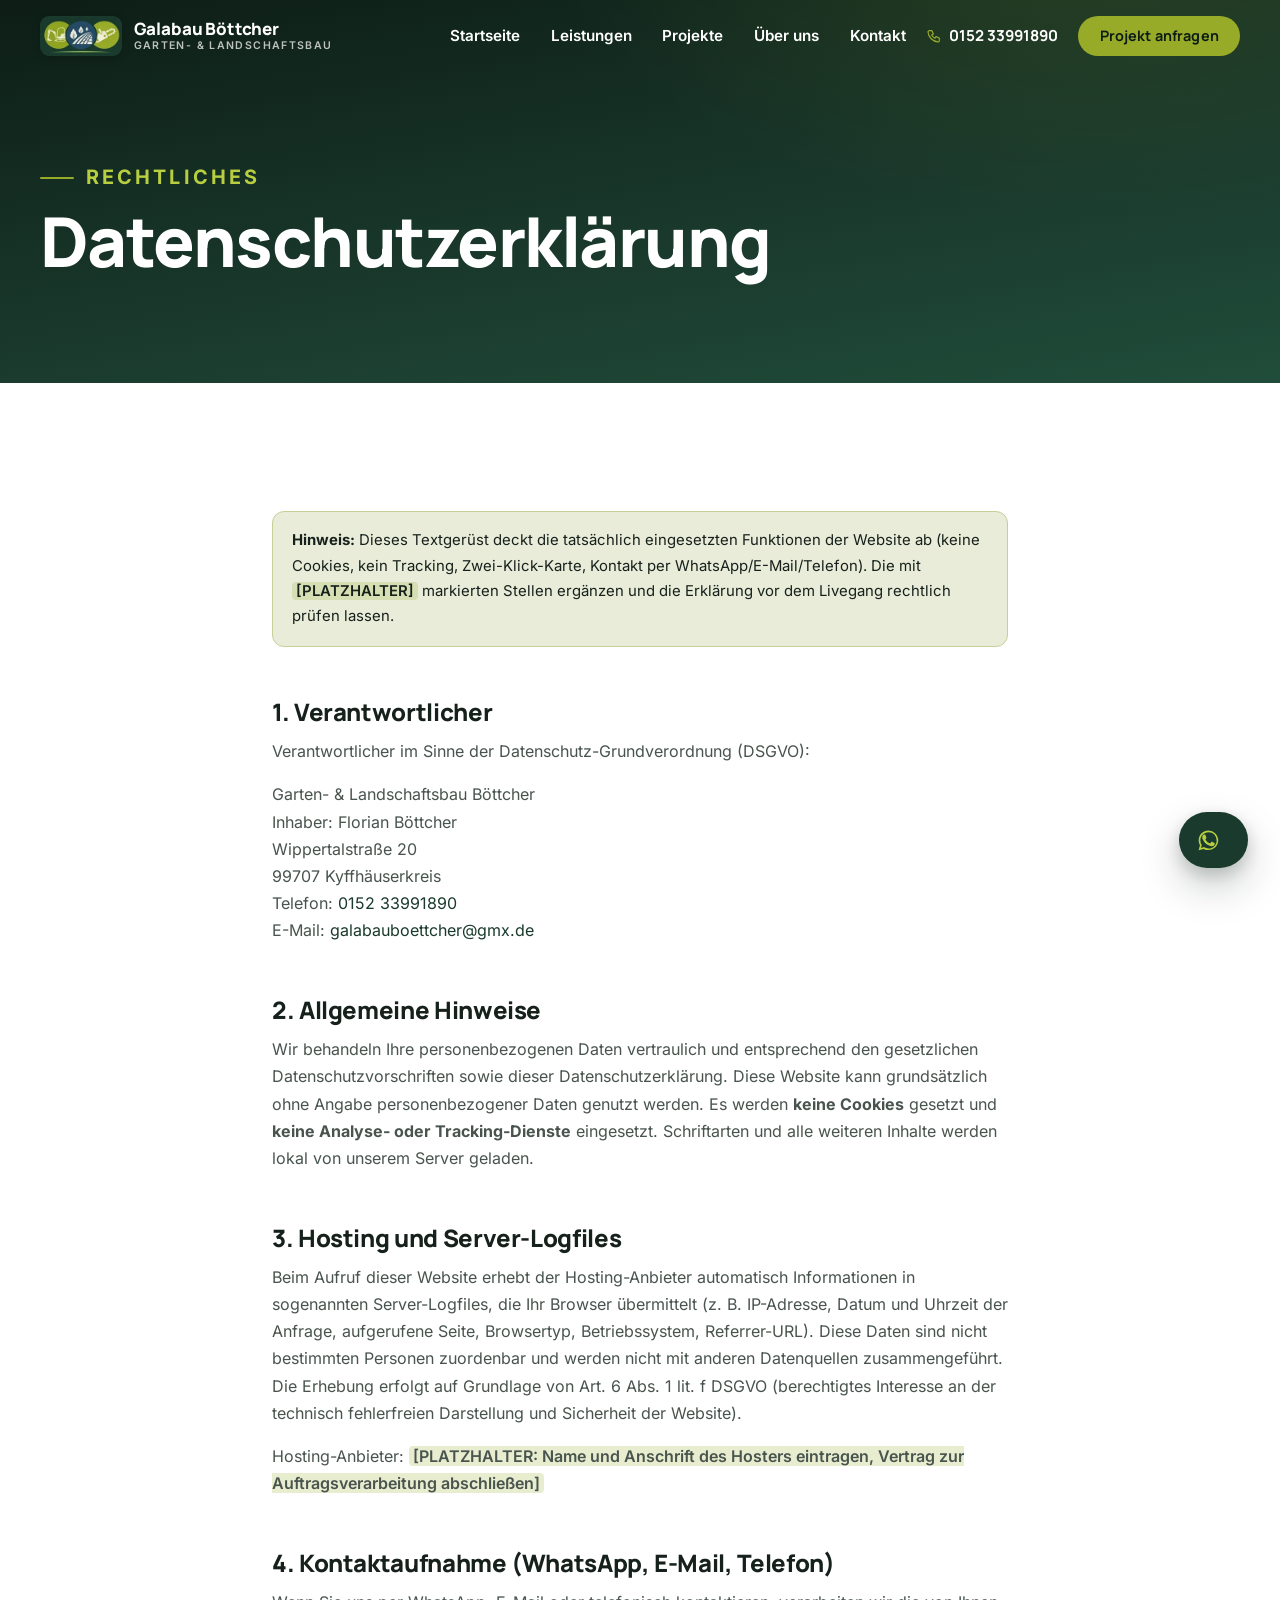
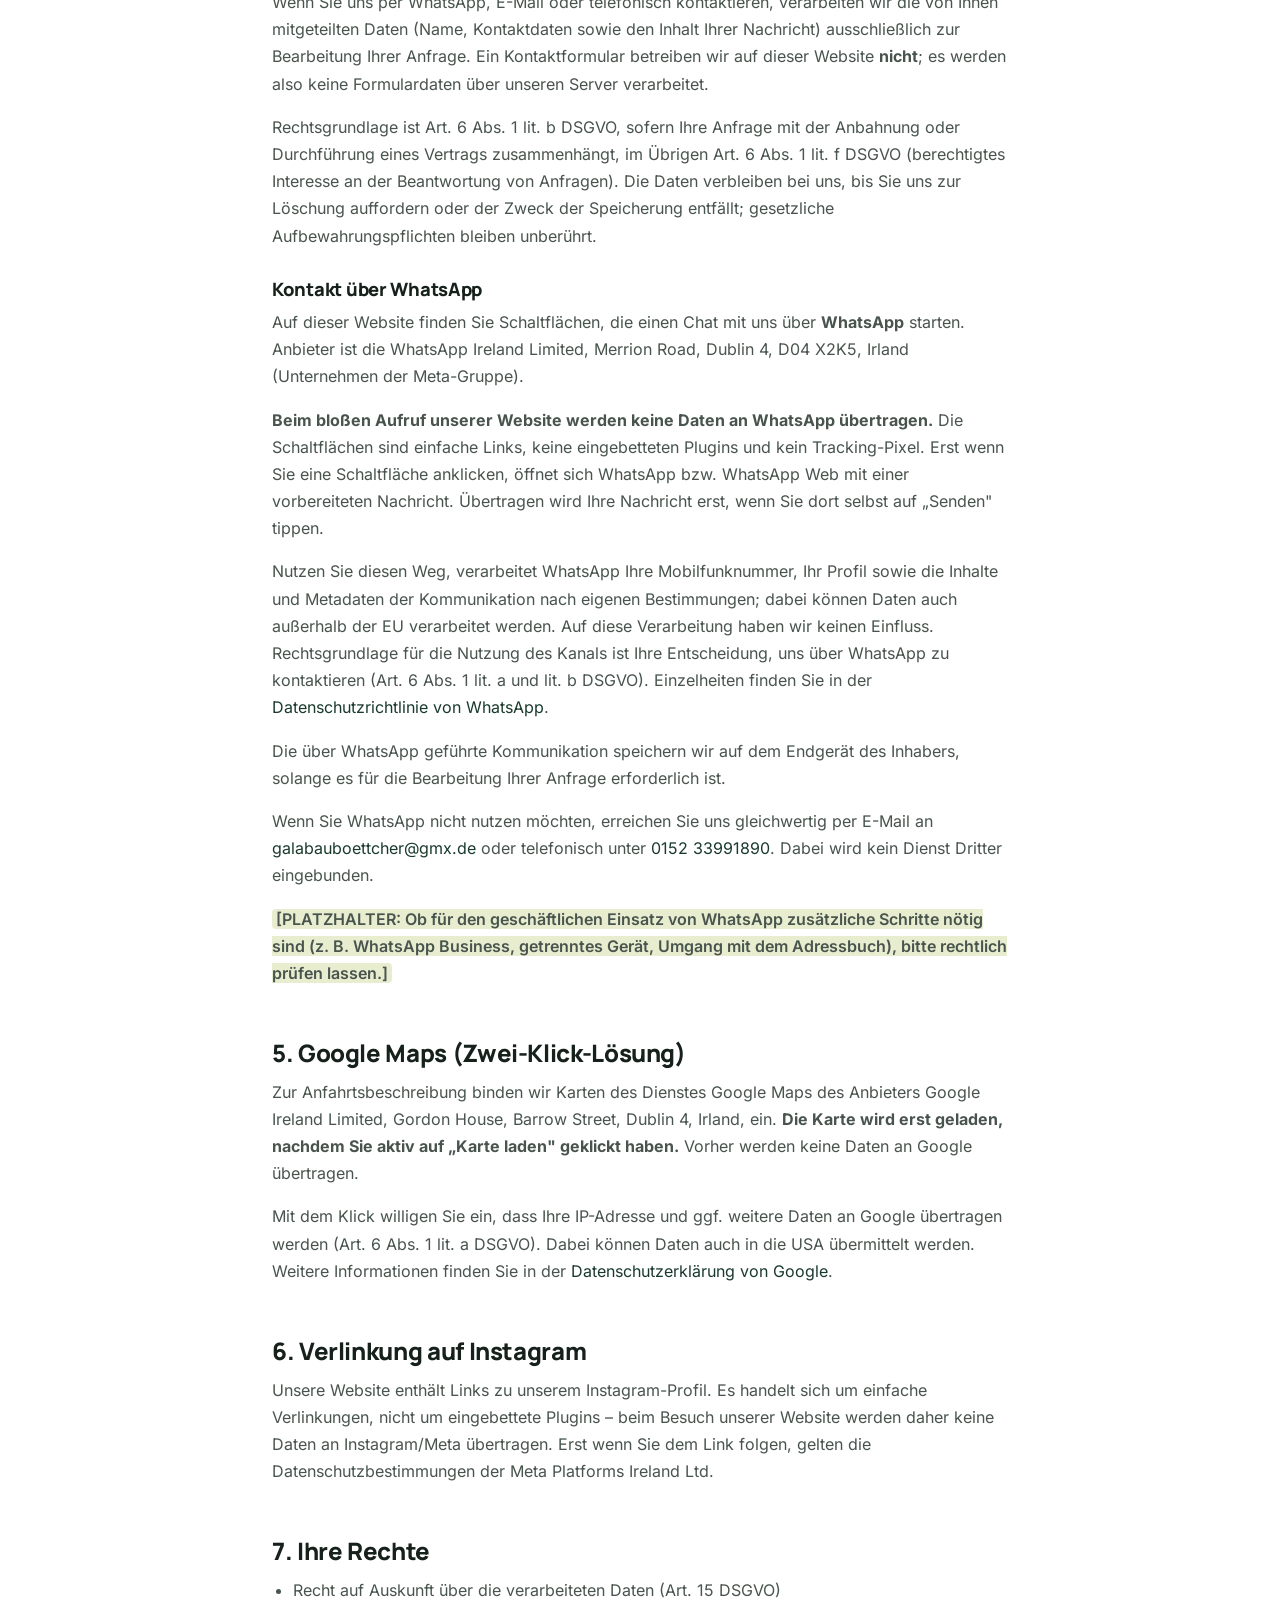
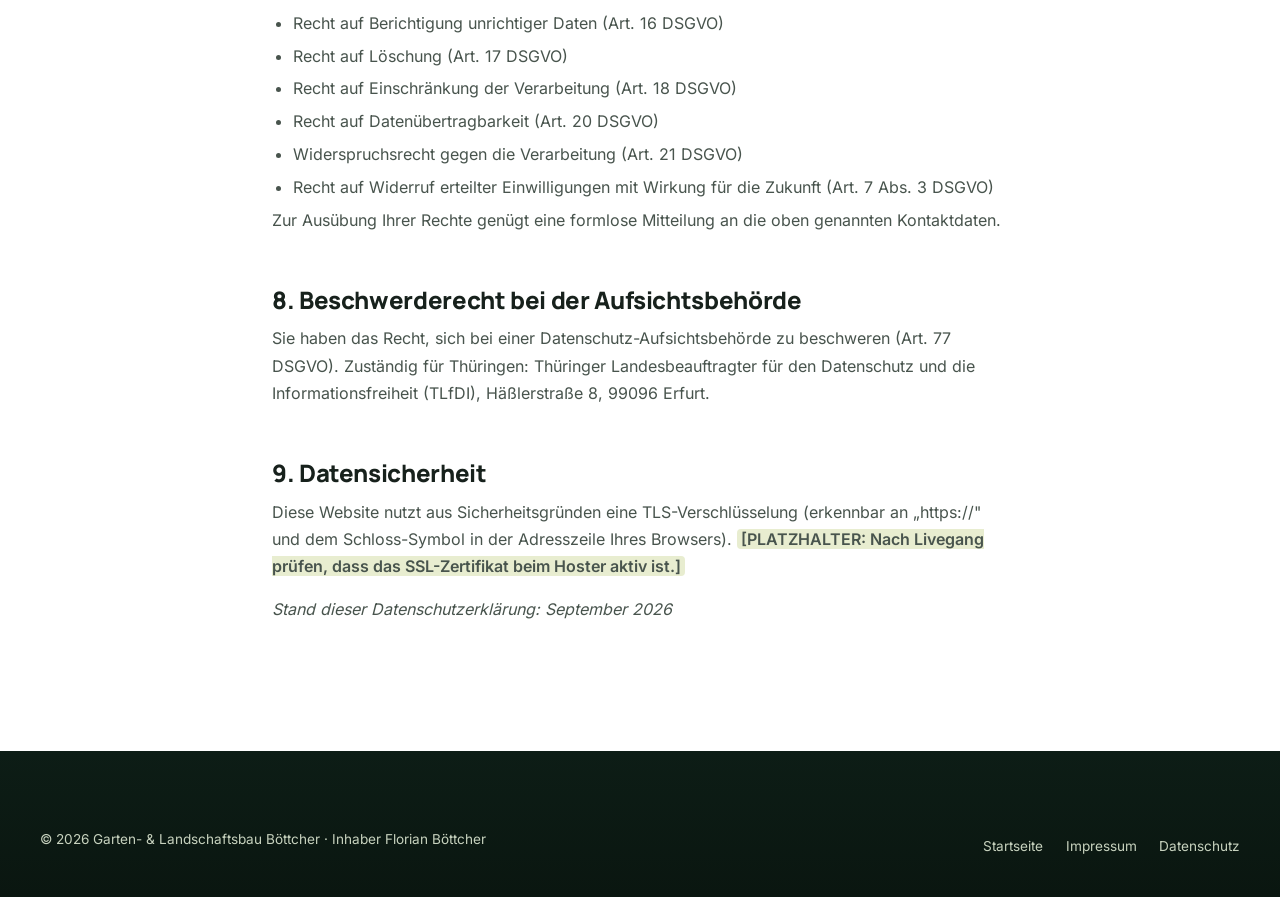
==== commit 1a3e9766: "Kontaktformular durch direkten WhatsApp-Kontakt ersetzt Statt Formular fuehrt der Kontaktweg jetzt m" ====
--- a/datenschutz/index.html
+++ b/datenschutz/index.html
@@ -76,7 +76,7 @@
 
     <section class="section">
       <div class="container prose">
-        <p class="note"><strong>Hinweis:</strong> Dieses Textgerüst deckt die tatsächlich eingesetzten Funktionen der Website ab (keine Cookies, kein Tracking, Zwei-Klick-Karte, Kontaktformular). Die mit <span class="placeholder-mark">[PLATZHALTER]</span> markierten Stellen ergänzen und die Erklärung vor dem Livegang rechtlich prüfen lassen.</p>
+        <p class="note"><strong>Hinweis:</strong> Dieses Textgerüst deckt die tatsächlich eingesetzten Funktionen der Website ab (keine Cookies, kein Tracking, Zwei-Klick-Karte, Kontakt per WhatsApp/E-Mail/Telefon). Die mit <span class="placeholder-mark">[PLATZHALTER]</span> markierten Stellen ergänzen und die Erklärung vor dem Livegang rechtlich prüfen lassen.</p>
 
         <h2>1. Verantwortlicher</h2>
         <p>Verantwortlicher im Sinne der Datenschutz-Grundverordnung (DSGVO):</p>
@@ -96,14 +96,17 @@
         <p>Beim Aufruf dieser Website erhebt der Hosting-Anbieter automatisch Informationen in sogenannten Server-Logfiles, die Ihr Browser übermittelt (z. B. IP-Adresse, Datum und Uhrzeit der Anfrage, aufgerufene Seite, Browsertyp, Betriebssystem, Referrer-URL). Diese Daten sind nicht bestimmten Personen zuordenbar und werden nicht mit anderen Datenquellen zusammengeführt. Die Erhebung erfolgt auf Grundlage von Art. 6 Abs. 1 lit. f DSGVO (berechtigtes Interesse an der technisch fehlerfreien Darstellung und Sicherheit der Website).</p>
         <p>Hosting-Anbieter: <span class="placeholder-mark">[PLATZHALTER: Name und Anschrift des Hosters eintragen, Vertrag zur Auftragsverarbeitung abschließen]</span></p>
 
-        <h2>4. Kontaktaufnahme (Formular, E-Mail, Telefon)</h2>
-        <p>Wenn Sie uns über das Kontaktformular, per E-Mail oder telefonisch kontaktieren, verarbeiten wir die von Ihnen mitgeteilten Daten (Name, E-Mail-Adresse, ggf. Telefonnummer sowie den Inhalt Ihrer Nachricht) ausschließlich zur Bearbeitung Ihrer Anfrage.</p>
+        <h2>4. Kontaktaufnahme (WhatsApp, E-Mail, Telefon)</h2>
+        <p>Wenn Sie uns per WhatsApp, E-Mail oder telefonisch kontaktieren, verarbeiten wir die von Ihnen mitgeteilten Daten (Name, Kontaktdaten sowie den Inhalt Ihrer Nachricht) ausschließlich zur Bearbeitung Ihrer Anfrage. Ein Kontaktformular betreiben wir auf dieser Website <strong>nicht</strong>; es werden also keine Formulardaten über unseren Server verarbeitet.</p>
         <p>Rechtsgrundlage ist Art. 6 Abs. 1 lit. b DSGVO, sofern Ihre Anfrage mit der Anbahnung oder Durchführung eines Vertrags zusammenhängt, im Übrigen Art. 6 Abs. 1 lit. f DSGVO (berechtigtes Interesse an der Beantwortung von Anfragen). Die Daten verbleiben bei uns, bis Sie uns zur Löschung auffordern oder der Zweck der Speicherung entfällt; gesetzliche Aufbewahrungspflichten bleiben unberührt.</p>
-        <h3>Versand des Kontaktformulars über Web3Forms</h3>
-        <p>Für den Versand des Kontaktformulars setzen wir den Dienst <strong>Web3Forms</strong> (Softhat IT Solutions, 1309 Coffeen Avenue STE 1200, Sheridan, Wyoming 82801, USA) ein. Wenn Sie das Formular absenden, werden die von Ihnen eingegebenen Daten (Name, E-Mail-Adresse, ggf. Telefonnummer, gewünschte Leistung und Ihre Nachricht) sowie Ihre IP-Adresse an die Server von Web3Forms übertragen und von dort als E-Mail an uns weitergeleitet. Web3Forms speichert die Formularinhalte nach eigener Angabe nicht dauerhaft, setzt keine Cookies und führt kein Tracking durch.</p>
-        <p>Rechtsgrundlage ist Art. 6 Abs. 1 lit. b DSGVO bzw. Art. 6 Abs. 1 lit. f DSGVO (berechtigtes Interesse an einem funktionierenden, spamgeschützten Kontaktweg). Mit dem Absenden willigen Sie zusätzlich in die Übermittlung ein (Art. 6 Abs. 1 lit. a DSGVO, Art. 49 Abs. 1 lit. a DSGVO für die Übermittlung in die USA). Weitere Informationen finden Sie in der <a href="https://web3forms.com/privacy" target="_blank" rel="noopener noreferrer">Datenschutzerklärung von Web3Forms</a>.</p>
-        <p>Sie können uns jederzeit stattdessen direkt per E-Mail an <a href="mailto:galabauboettcher@gmx.de">galabauboettcher@gmx.de</a> oder telefonisch unter <a href="tel:+4915233991890">0152 33991890</a> erreichen; dabei wird kein externer Dienst eingebunden.</p>
-        <p><span class="placeholder-mark">[PLATZHALTER: Vor dem Scharfschalten des Formulars prüfen lassen, ob zusätzlich ein Auftragsverarbeitungsvertrag mit Web3Forms geschlossen werden soll. Solange im Formular kein Access Key hinterlegt ist, wird nichts an Web3Forms übertragen – das Formular öffnet dann Ihr E-Mail-Programm.]</span></p>
+
+        <h3>Kontakt über WhatsApp</h3>
+        <p>Auf dieser Website finden Sie Schaltflächen, die einen Chat mit uns über <strong>WhatsApp</strong> starten. Anbieter ist die WhatsApp Ireland Limited, Merrion Road, Dublin 4, D04 X2K5, Irland (Unternehmen der Meta-Gruppe).</p>
+        <p><strong>Beim bloßen Aufruf unserer Website werden keine Daten an WhatsApp übertragen.</strong> Die Schaltflächen sind einfache Links, keine eingebetteten Plugins und kein Tracking-Pixel. Erst wenn Sie eine Schaltfläche anklicken, öffnet sich WhatsApp bzw. WhatsApp&nbsp;Web mit einer vorbereiteten Nachricht. Übertragen wird Ihre Nachricht erst, wenn Sie dort selbst auf „Senden" tippen.</p>
+        <p>Nutzen Sie diesen Weg, verarbeitet WhatsApp Ihre Mobilfunknummer, Ihr Profil sowie die Inhalte und Metadaten der Kommunikation nach eigenen Bestimmungen; dabei können Daten auch außerhalb der EU verarbeitet werden. Auf diese Verarbeitung haben wir keinen Einfluss. Rechtsgrundlage für die Nutzung des Kanals ist Ihre Entscheidung, uns über WhatsApp zu kontaktieren (Art. 6 Abs. 1 lit. a und lit. b DSGVO). Einzelheiten finden Sie in der <a href="https://www.whatsapp.com/legal/privacy-policy-eea" target="_blank" rel="noopener noreferrer">Datenschutzrichtlinie von WhatsApp</a>.</p>
+        <p>Die über WhatsApp geführte Kommunikation speichern wir auf dem Endgerät des Inhabers, solange es für die Bearbeitung Ihrer Anfrage erforderlich ist.</p>
+        <p>Wenn Sie WhatsApp nicht nutzen möchten, erreichen Sie uns gleichwertig per E-Mail an <a href="mailto:galabauboettcher@gmx.de">galabauboettcher@gmx.de</a> oder telefonisch unter <a href="tel:+4915233991890">0152 33991890</a>. Dabei wird kein Dienst Dritter eingebunden.</p>
+        <p><span class="placeholder-mark">[PLATZHALTER: Ob für den geschäftlichen Einsatz von WhatsApp zusätzliche Schritte nötig sind (z. B. WhatsApp Business, getrenntes Gerät, Umgang mit dem Adressbuch), bitte rechtlich prüfen lassen.]</span></p>
 
         <h2>5. Google Maps (Zwei-Klick-Lösung)</h2>
         <p>Zur Anfahrtsbeschreibung binden wir Karten des Dienstes Google Maps des Anbieters Google Ireland Limited, Gordon House, Barrow Street, Dublin 4, Irland, ein. <strong>Die Karte wird erst geladen, nachdem Sie aktiv auf „Karte laden" geklickt haben.</strong> Vorher werden keine Daten an Google übertragen.</p>
@@ -147,13 +150,21 @@
       </div>
     </div>
   </footer>
+  <!-- Schwebender WhatsApp-Button: nur ab 56em, darunter uebernimmt die
+       Schnellkontakt-Leiste - kein doppelter Button auf kleinen Displays -->
+  <a class="wa-float" href="https://wa.me/4915233991890?text=Hallo%2C%20ich%20bin%20%C3%BCber%20Ihre%20Website%20auf%20Sie%20aufmerksam%20geworden%20und%20h%C3%A4tte%20eine%20Anfrage." target="_blank" rel="noopener noreferrer"
+     aria-label="Chat auf WhatsApp starten – öffnet WhatsApp in neuem Tab">
+    <svg viewBox="0 0 24 24" fill="currentColor" aria-hidden="true"><path d="M17.5 14.38c-.3-.15-1.76-.87-2.03-.97-.27-.1-.47-.15-.67.15-.2.3-.77.97-.94 1.16-.17.2-.35.22-.64.08-.3-.15-1.26-.47-2.4-1.48-.89-.79-1.49-1.77-1.66-2.07-.17-.3-.02-.46.13-.6.13-.14.3-.35.44-.53.15-.17.2-.3.3-.5.1-.2.05-.37-.02-.52-.08-.15-.67-1.62-.92-2.22-.24-.58-.49-.5-.67-.51-.17-.01-.37-.01-.57-.01-.2 0-.52.07-.79.37-.27.3-1.04 1.02-1.04 2.48 0 1.46 1.07 2.87 1.22 3.07.15.2 2.1 3.2 5.08 4.49.71.3 1.26.49 1.69.63.71.22 1.36.19 1.87.12.57-.09 1.76-.72 2-1.42.25-.7.25-1.29.18-1.42-.07-.13-.27-.2-.56-.35z"/><path d="M12.04 2.5c-5.23 0-9.48 4.25-9.48 9.48 0 1.67.44 3.3 1.27 4.74L2.5 21.5l4.9-1.28a9.44 9.44 0 0 0 4.63 1.18h.01c5.23 0 9.48-4.25 9.48-9.48 0-2.53-.99-4.91-2.78-6.7A9.42 9.42 0 0 0 12.04 2.5zm0 17.28h-.01a7.86 7.86 0 0 1-4-1.1l-.29-.17-2.9.76.78-2.83-.19-.29a7.85 7.85 0 0 1-1.2-4.17c0-4.34 3.54-7.88 7.9-7.88 2.1 0 4.08.82 5.57 2.31a7.83 7.83 0 0 1 2.3 5.57c0 4.35-3.54 7.87-7.87 7.87z"/></svg>
+    <span class="wa-float__label">WhatsApp</span>
+  </a>
+
   <!-- Mobiler Schnellkontakt: nur zwei reale Kontaktwege, ab 56em ausgeblendet -->
   <nav class="quick-contact" aria-label="Schnellkontakt">
     <a class="quick-contact__btn" href="tel:+4915233991890">
       <svg viewBox="0 0 24 24" fill="none" stroke="currentColor" stroke-width="1.9" stroke-linecap="round" stroke-linejoin="round" aria-hidden="true"><path d="M5 4h4l2 5-2.5 1.5a12 12 0 0 0 5 5L15 13l5 2v4a2 2 0 0 1-2 2A16.5 16.5 0 0 1 3 6a2 2 0 0 1 2-2z"/></svg>
       Anrufen
     </a>
-    <a class="quick-contact__btn quick-contact__btn--wa" href="https://wa.me/4915233991890" target="_blank" rel="noopener noreferrer">
+    <a class="quick-contact__btn quick-contact__btn--wa" href="https://wa.me/4915233991890?text=Hallo%2C%20ich%20bin%20%C3%BCber%20Ihre%20Website%20auf%20Sie%20aufmerksam%20geworden%20und%20h%C3%A4tte%20eine%20Anfrage." target="_blank" rel="noopener noreferrer">
       <svg viewBox="0 0 24 24" fill="currentColor" aria-hidden="true"><path d="M17.5 14.38c-.3-.15-1.76-.87-2.03-.97-.27-.1-.47-.15-.67.15-.2.3-.77.97-.94 1.16-.17.2-.35.22-.64.08-.3-.15-1.26-.47-2.4-1.48-.89-.79-1.49-1.77-1.66-2.07-.17-.3-.02-.46.13-.6.13-.14.3-.35.44-.53.15-.17.2-.3.3-.5.1-.2.05-.37-.02-.52-.08-.15-.67-1.62-.92-2.22-.24-.58-.49-.5-.67-.51-.17-.01-.37-.01-.57-.01-.2 0-.52.07-.79.37-.27.3-1.04 1.02-1.04 2.48 0 1.46 1.07 2.87 1.22 3.07.15.2 2.1 3.2 5.08 4.49.71.3 1.26.49 1.69.63.71.22 1.36.19 1.87.12.57-.09 1.76-.72 2-1.42.25-.7.25-1.29.18-1.42-.07-.13-.27-.2-.56-.35z"/><path d="M12.04 2.5c-5.23 0-9.48 4.25-9.48 9.48 0 1.67.44 3.3 1.27 4.74L2.5 21.5l4.9-1.28a9.44 9.44 0 0 0 4.63 1.18h.01c5.23 0 9.48-4.25 9.48-9.48 0-2.53-.99-4.91-2.78-6.7A9.42 9.42 0 0 0 12.04 2.5zm0 17.28h-.01a7.86 7.86 0 0 1-4-1.1l-.29-.17-2.9.76.78-2.83-.19-.29a7.85 7.85 0 0 1-1.2-4.17c0-4.34 3.54-7.88 7.9-7.88 2.1 0 4.08.82 5.57 2.31a7.83 7.83 0 0 1 2.3 5.57c0 4.35-3.54 7.87-7.87 7.87z"/></svg>
       WhatsApp
     </a>
--- a/css/main.css
+++ b/css/main.css
@@ -1095,85 +1095,127 @@
   color: var(--c-lime-bright);
 }
 
-/* Formular */
-.form-card {
+/* ---------- WhatsApp-Kontakt ----------
+   Ersetzt das frueher hier stehende Kontaktformular. Bewusst in der Karten-
+   optik der Seite statt im WhatsApp-Gruen: die Marke bleibt Boettcher, das
+   WhatsApp-Zeichen ist nur das Erkennungsmerkmal. */
+.wa-card {
+  display: flex;
+  flex-direction: column;
+  gap: 1.1rem;
   padding: clamp(1.8rem, 4vw, 2.6rem);
   background: var(--bg-card);
   border: 1px solid var(--line);
   border-radius: var(--radius);
   box-shadow: var(--shadow-md);
 }
-.form-grid { display: grid; gap: 1.15rem; }
-.field { display: grid; gap: .4rem; }
-.field label { font: 600 .9rem/1.3 var(--font-body); }
-.field label .opt { font-weight: 400; color: var(--text-soft); }
-.field input,
-.field select,
-.field textarea {
-  width: 100%;
-  padding: .8em 1em;
-  border: 1.5px solid var(--line);
+.wa-card__mark {
+  display: grid;
+  place-items: center;
+  width: 3.4rem; height: 3.4rem;
+  border-radius: 16px;
+  background: color-mix(in srgb, var(--c-lime) 18%, var(--bg-card));
+  color: var(--c-lime-deep);
+}
+:root[data-theme="dark"] .wa-card__mark { color: var(--c-lime-bright); }
+.wa-card__mark svg { width: 1.9rem; height: 1.9rem; }
+.wa-card h3 { margin: 0; font-size: clamp(1.3rem, 1.1rem + .9vw, 1.7rem); }
+.wa-card > p { margin: 0; color: var(--text-soft); font-size: .98rem; }
+
+/* Vorschau der vorbelegten Nachricht: macht transparent, was gesendet wird */
+.wa-preview {
+  margin: 0;
+  padding: 1rem 1.2rem;
   border-radius: var(--radius-sm);
   background: var(--bg-soft);
+  border: 1px solid var(--line);
+  border-left: 3px solid var(--c-lime);
+}
+.wa-preview figcaption {
+  font: 600 .78rem/1.4 var(--font-body);
+  letter-spacing: .08em;
+  text-transform: uppercase;
+  color: var(--text-soft);
+  margin-bottom: .45rem;
+}
+.wa-preview blockquote {
+  margin: 0;
+  font-size: .98rem;
+  line-height: 1.6;
   color: var(--text);
-  font: 400 .98rem/1.5 var(--font-body);
-  transition: border-color var(--t-fast), background var(--t-fast), box-shadow var(--t-fast);
-}
-.field textarea { resize: vertical; min-height: 8.5rem; }
-.field input:focus,
-.field select:focus,
-.field textarea:focus {
-  outline: none;
-  border-color: var(--c-forest);
-  background: var(--bg-card);
-  box-shadow: 0 0 0 4px var(--ring);
-}
-.field.invalid input,
-.field.invalid select,
-.field.invalid textarea { border-color: var(--c-error); }
-.field__error {
+}
+
+.btn--wa {
+  width: 100%;
+  padding: 1.05em 1.9em;
+  font-size: 1.02rem;
+  background: var(--c-lime);
+  color: var(--c-forest-950);
+}
+.btn--wa svg { width: 1.35em; height: 1.35em; }
+/* Das WhatsApp-Zeichen soll beim Hover nicht wie ein Pfeil wegwandern */
+.btn--wa:hover svg { transform: none; }
+.btn--wa:hover {
+  background: var(--c-lime-bright);
+  color: var(--c-forest-950);
+  transform: translateY(-2px);
+  box-shadow: var(--shadow-md);
+}
+
+.wa-card__hint {
+  margin: 0;
+  font-size: .84rem;
+  line-height: 1.6;
+  color: var(--text-soft);
+}
+.wa-card__alt {
+  margin: 0;
+  padding-top: 1rem;
+  border-top: 1px solid var(--line);
+  font-size: .92rem;
+  color: var(--text-soft);
+}
+.wa-card__alt a { font-weight: 600; }
+
+/* Schwebender Button, nur Desktop (mobil gibt es die Schnellkontakt-Leiste).
+   Rundes Feld, das beim Hover das Label freigibt - kein Dauer-Banner. */
+.wa-float {
+  position: fixed;
+  right: clamp(1.25rem, 3vw, 2rem);
+  bottom: clamp(1.25rem, 3vw, 2rem);
+  z-index: 55;
   display: none;
-  font-size: .84rem;
-  color: var(--c-error);
-  font-weight: 500;
-}
-.field.invalid .field__error { display: block; }
-.field--consent {
-  grid-template-columns: auto 1fr;
-  align-items: start;
-  gap: .7rem;
-}
-.field--consent input {
-  width: 1.15rem; height: 1.15rem;
-  margin-top: .25rem;
-  accent-color: var(--c-forest);
-}
-.field--consent label { font-weight: 400; font-size: .88rem; color: var(--text-soft); }
-.field--consent .field__error { grid-column: 1 / -1; }
-.hp-field {
-  position: absolute !important;
-  left: -9999px !important;
-  width: 1px; height: 1px;
+  align-items: center;
+  gap: .65rem;
+  height: 3.5rem;
+  padding: 0 1.05rem;
+  border-radius: 999px;
+  background: var(--c-forest);
+  color: var(--c-cream);
+  box-shadow: 0 6px 16px rgba(13, 29, 22, .18), 0 18px 40px rgba(13, 29, 22, .22);
+  transition: background var(--t-fast), color var(--t-fast),
+              transform var(--t-fast), box-shadow var(--t-fast);
+}
+.wa-float svg { width: 1.55rem; height: 1.55rem; flex: none; color: var(--c-lime-bright); }
+.wa-float__label {
+  max-width: 0;
   overflow: hidden;
-}
-.form-status {
-  display: none;
-  padding: 1rem 1.2rem;
-  border-radius: var(--radius-sm);
-  font-size: .95rem;
-  font-weight: 500;
-}
-.form-status.success {
-  display: block;
-  background: color-mix(in srgb, var(--c-success) 12%, var(--bg-card));
-  border: 1px solid color-mix(in srgb, var(--c-success) 45%, var(--line));
-  color: var(--c-success);
-}
-.form-status.error {
-  display: block;
-  background: color-mix(in srgb, var(--c-error) 10%, var(--bg-card));
-  border: 1px solid color-mix(in srgb, var(--c-error) 40%, var(--line));
-  color: var(--c-error);
+  white-space: nowrap;
+  font: 700 .95rem/1 var(--font-display);
+  opacity: 0;
+  transition: max-width var(--t-med), opacity var(--t-fast);
+}
+.wa-float:hover,
+.wa-float:focus-visible {
+  background: var(--c-forest-600);
+  color: #fff;
+  transform: translateY(-2px);
+  box-shadow: 0 8px 20px rgba(13, 29, 22, .22), 0 22px 48px rgba(13, 29, 22, .26);
+}
+.wa-float:hover .wa-float__label,
+.wa-float:focus-visible .wa-float__label { max-width: 7rem; opacity: 1; }
+@media (min-width: 56em) {
+  .wa-float { display: inline-flex; }
 }
 
 /* Karte (Zwei-Klick) */
@@ -1651,8 +1693,6 @@
   .insta-grid { grid-template-columns: repeat(3, 1fr); }
   .trust__grid { grid-template-columns: repeat(2, 1fr); }
   .contact-grid { grid-template-columns: 5fr 6fr; }
-  .form-grid--2 { grid-template-columns: 1fr 1fr; }
-  .form-grid--2 .field--full { grid-column: 1 / -1; }
   .check-list { grid-template-columns: 1fr 1fr; }
   .footer-grid { grid-template-columns: 1.6fr 1fr 1fr; }
 }
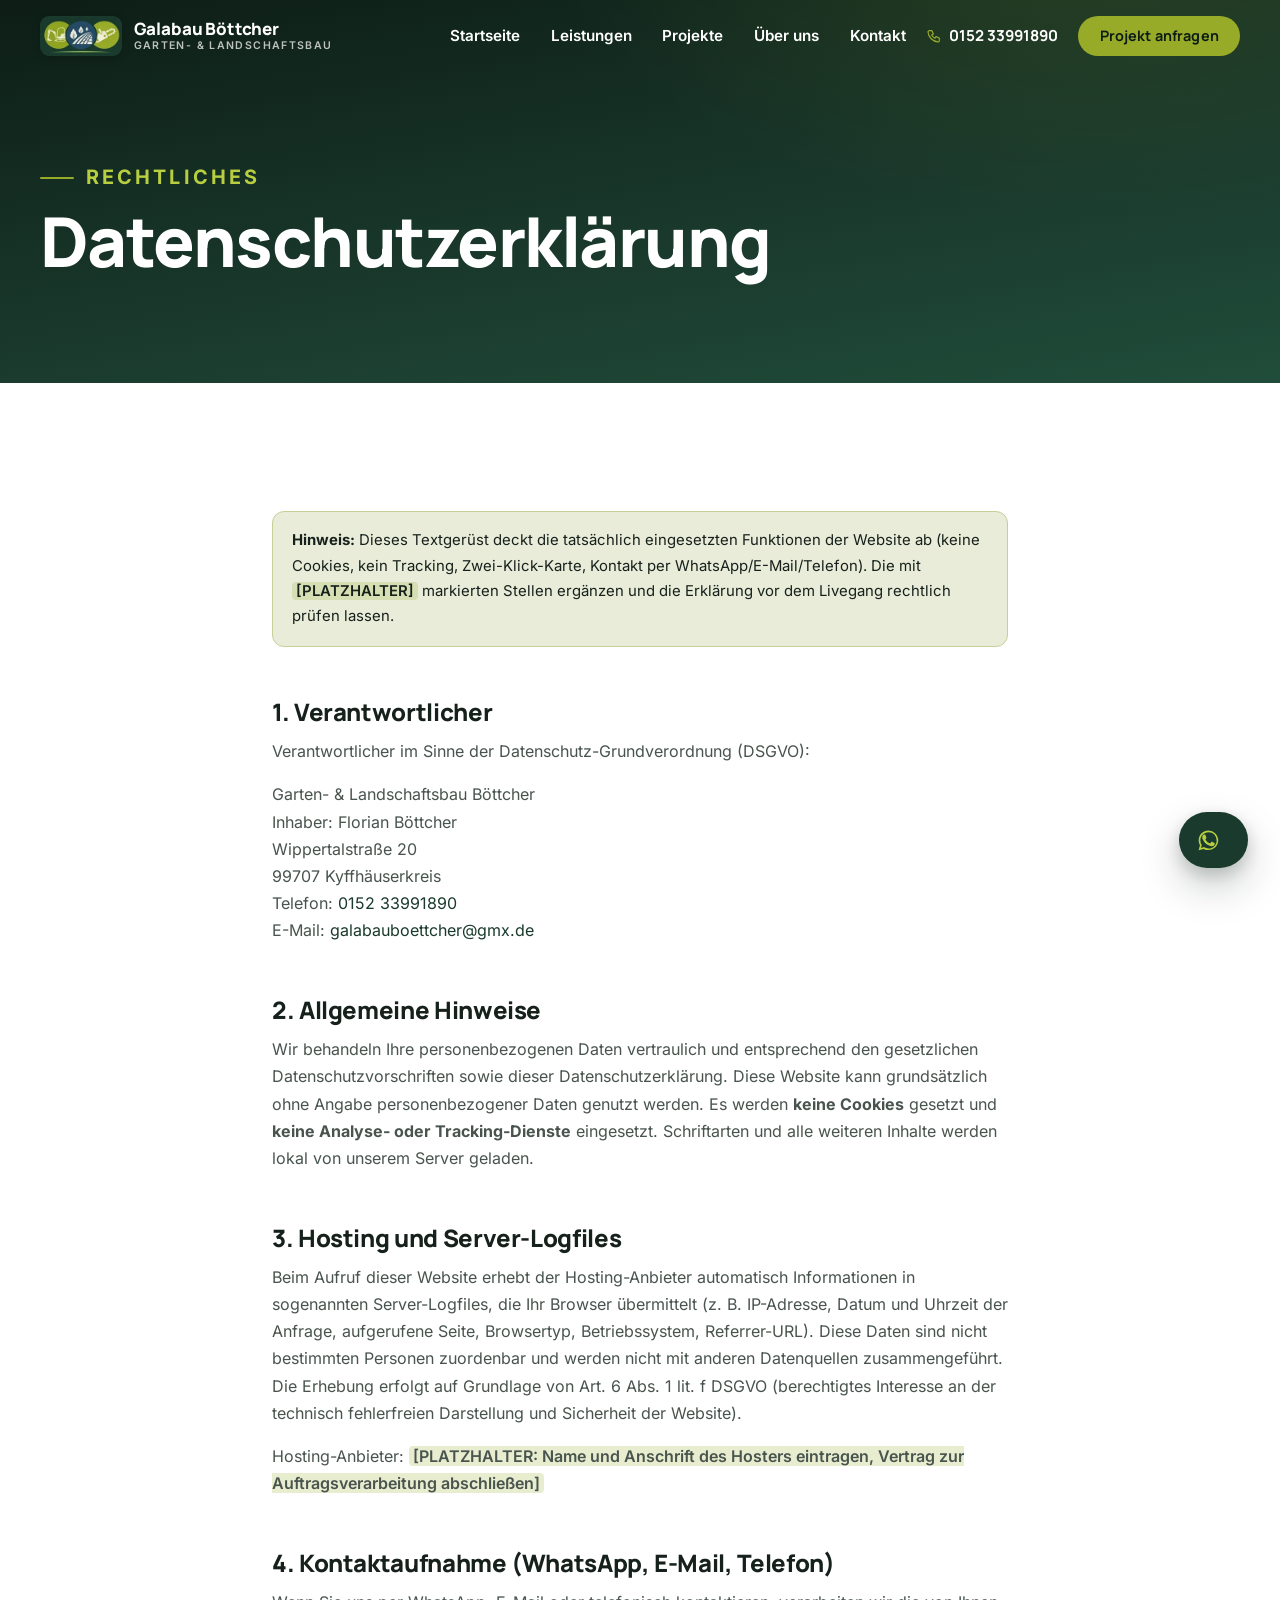
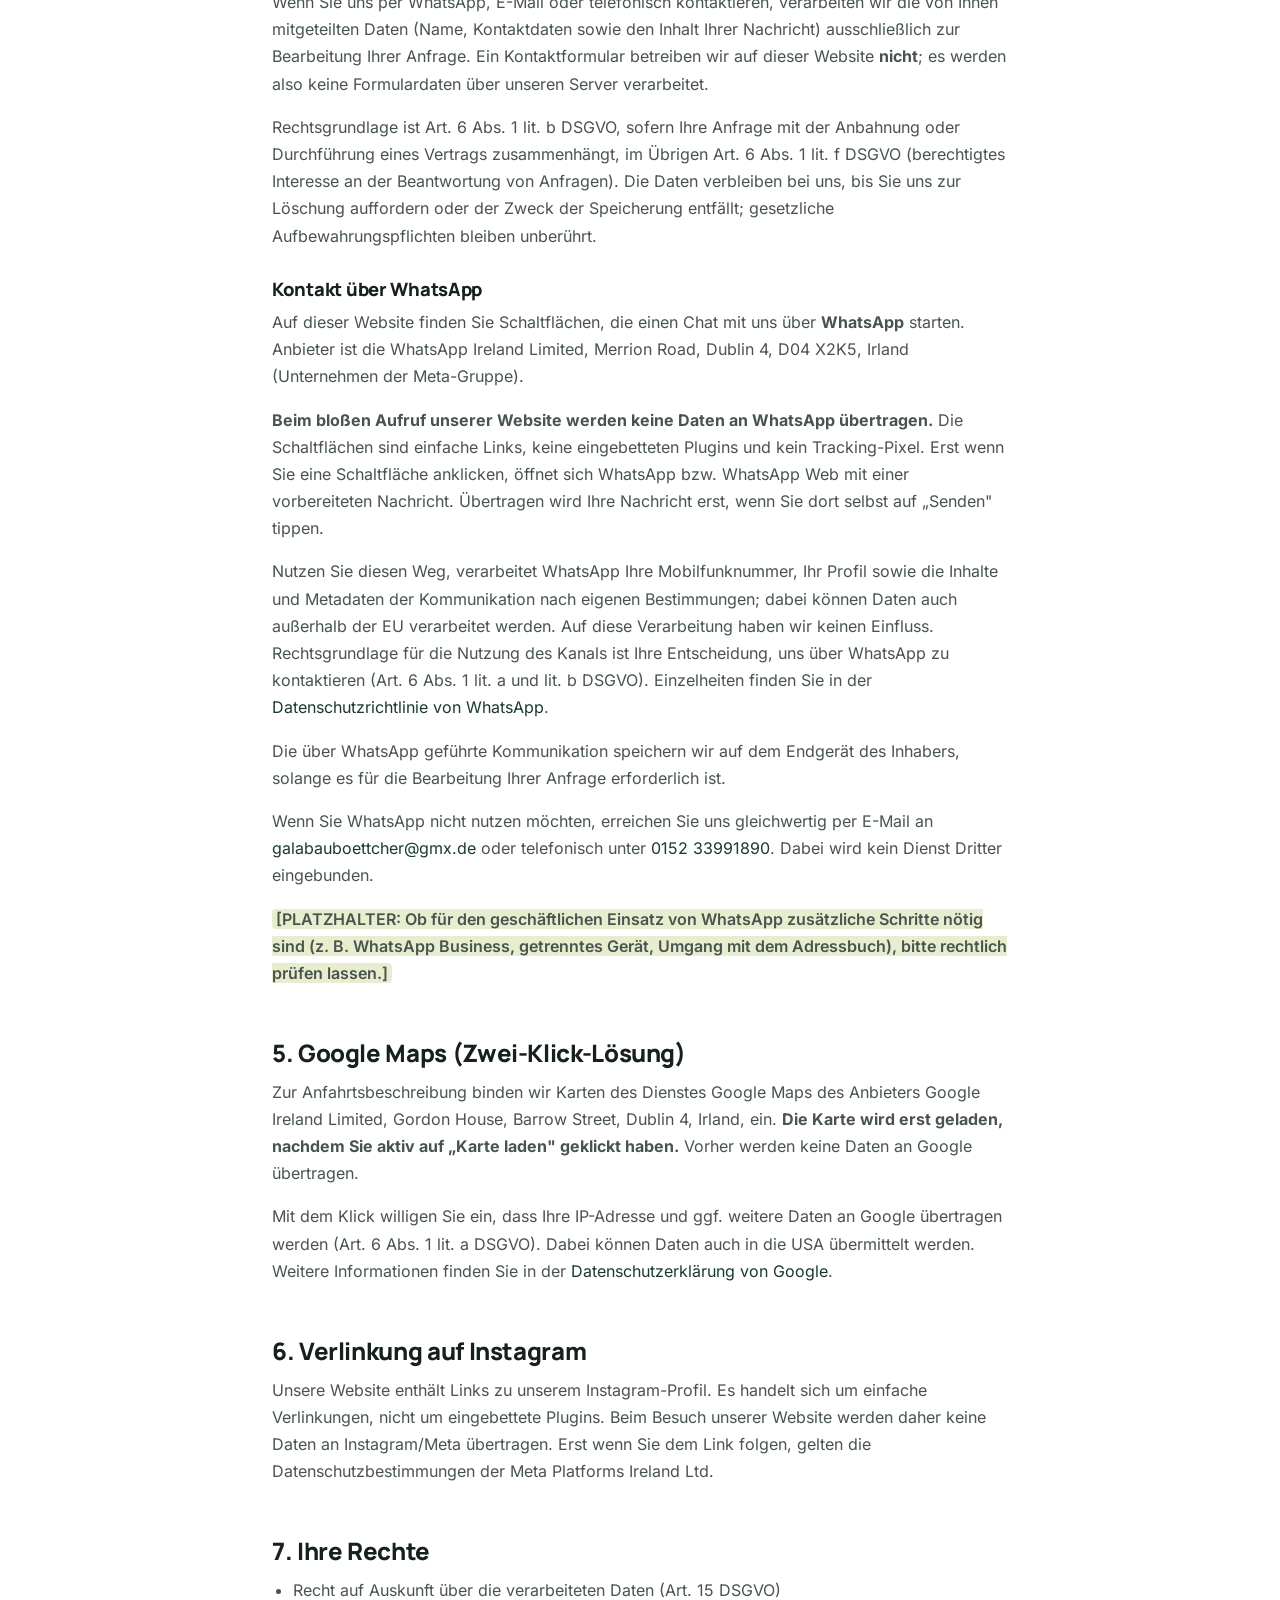
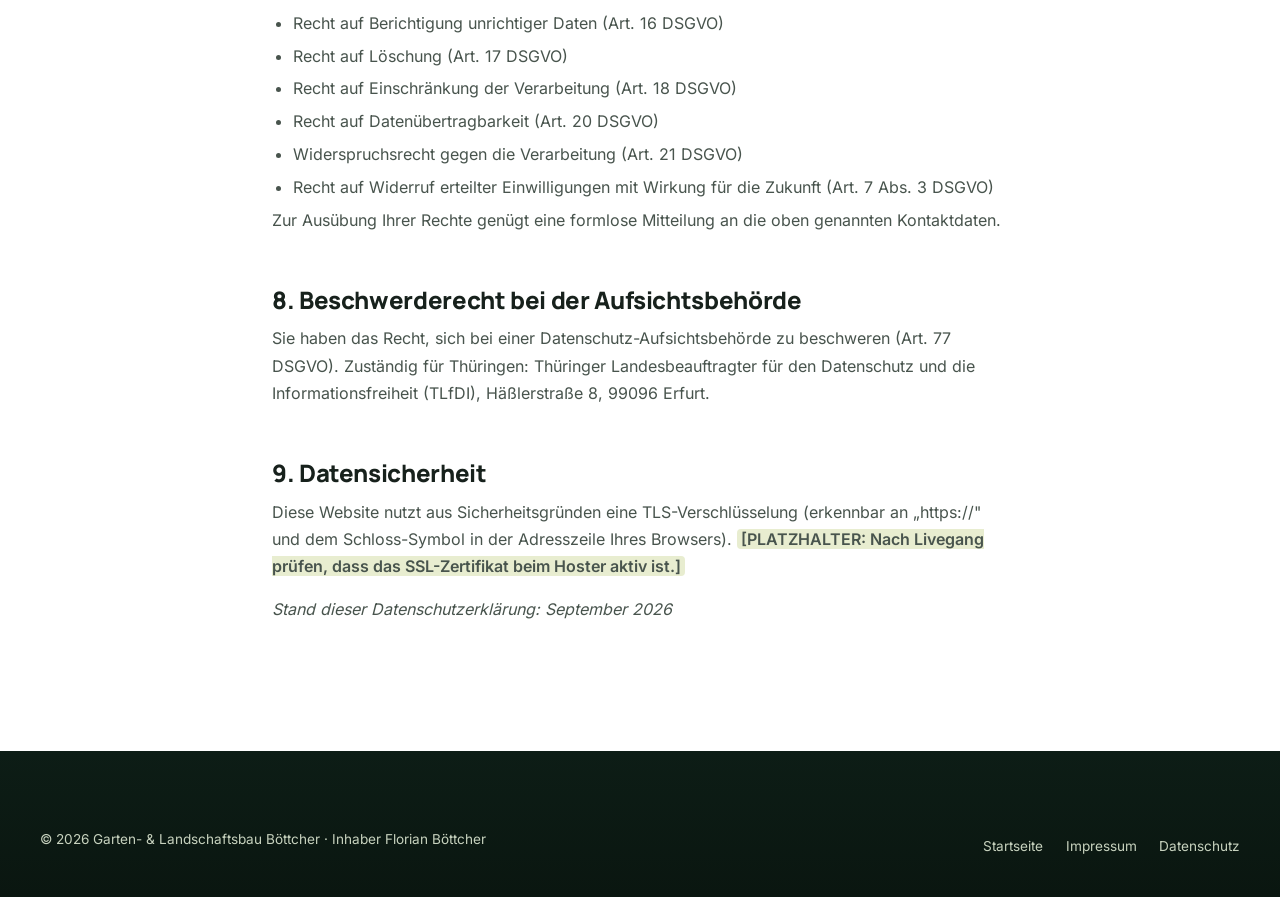
==== commit 0bc76b69: "Gedankenstriche aus allen sichtbaren Texten entfernt 75 Stellen auf allen fuenf Seiten umformuliert " ====
--- a/datenschutz/index.html
+++ b/datenschutz/index.html
@@ -6,7 +6,7 @@
   <script>document.documentElement.classList.add("js");</script>
 
   <title>Datenschutzerklärung | Garten- &amp; Landschaftsbau Böttcher</title>
-  <meta name="description" content="Datenschutzerklärung von Garten- &amp; Landschaftsbau Böttcher – Informationen zur Verarbeitung personenbezogener Daten auf dieser Website.">
+  <meta name="description" content="Datenschutzerklärung von Garten- &amp; Landschaftsbau Böttcher: Informationen zur Verarbeitung personenbezogener Daten auf dieser Website.">
   <meta name="robots" content="noindex, follow">
   <link rel="canonical" href="https://xn--galabau-bttcher-htb.com/datenschutz/">
 
@@ -25,7 +25,7 @@
 
   <header class="site-header">
     <div class="container site-header__inner">
-      <a class="brand" href="../index.html" aria-label="Galabau Böttcher – zur Startseite">
+      <a class="brand" href="../index.html" aria-label="Galabau Böttcher, zur Startseite">
         <img class="brand__logo" src="../assets/img/logo-mark-200.webp" alt="" width="200" height="100">
         <span class="brand__name">Galabau Böttcher<small>Garten- &amp; Landschaftsbau</small></span>
       </a>
@@ -113,7 +113,7 @@
         <p>Mit dem Klick willigen Sie ein, dass Ihre IP-Adresse und ggf. weitere Daten an Google übertragen werden (Art. 6 Abs. 1 lit. a DSGVO). Dabei können Daten auch in die USA übermittelt werden. Weitere Informationen finden Sie in der <a href="https://policies.google.com/privacy?hl=de" target="_blank" rel="noopener noreferrer">Datenschutzerklärung von Google</a>.</p>
 
         <h2>6. Verlinkung auf Instagram</h2>
-        <p>Unsere Website enthält Links zu unserem Instagram-Profil. Es handelt sich um einfache Verlinkungen, nicht um eingebettete Plugins – beim Besuch unserer Website werden daher keine Daten an Instagram/Meta übertragen. Erst wenn Sie dem Link folgen, gelten die Datenschutzbestimmungen der Meta Platforms Ireland Ltd.</p>
+        <p>Unsere Website enthält Links zu unserem Instagram-Profil. Es handelt sich um einfache Verlinkungen, nicht um eingebettete Plugins. Beim Besuch unserer Website werden daher keine Daten an Instagram/Meta übertragen. Erst wenn Sie dem Link folgen, gelten die Datenschutzbestimmungen der Meta Platforms Ireland Ltd.</p>
 
         <h2>7. Ihre Rechte</h2>
         <ul>
@@ -153,7 +153,7 @@
   <!-- Schwebender WhatsApp-Button: nur ab 56em, darunter uebernimmt die
        Schnellkontakt-Leiste - kein doppelter Button auf kleinen Displays -->
   <a class="wa-float" href="https://wa.me/4915233991890?text=Hallo%2C%20ich%20bin%20%C3%BCber%20Ihre%20Website%20auf%20Sie%20aufmerksam%20geworden%20und%20h%C3%A4tte%20eine%20Anfrage." target="_blank" rel="noopener noreferrer"
-     aria-label="Chat auf WhatsApp starten – öffnet WhatsApp in neuem Tab">
+     aria-label="Chat auf WhatsApp starten, öffnet WhatsApp in neuem Tab">
     <svg viewBox="0 0 24 24" fill="currentColor" aria-hidden="true"><path d="M17.5 14.38c-.3-.15-1.76-.87-2.03-.97-.27-.1-.47-.15-.67.15-.2.3-.77.97-.94 1.16-.17.2-.35.22-.64.08-.3-.15-1.26-.47-2.4-1.48-.89-.79-1.49-1.77-1.66-2.07-.17-.3-.02-.46.13-.6.13-.14.3-.35.44-.53.15-.17.2-.3.3-.5.1-.2.05-.37-.02-.52-.08-.15-.67-1.62-.92-2.22-.24-.58-.49-.5-.67-.51-.17-.01-.37-.01-.57-.01-.2 0-.52.07-.79.37-.27.3-1.04 1.02-1.04 2.48 0 1.46 1.07 2.87 1.22 3.07.15.2 2.1 3.2 5.08 4.49.71.3 1.26.49 1.69.63.71.22 1.36.19 1.87.12.57-.09 1.76-.72 2-1.42.25-.7.25-1.29.18-1.42-.07-.13-.27-.2-.56-.35z"/><path d="M12.04 2.5c-5.23 0-9.48 4.25-9.48 9.48 0 1.67.44 3.3 1.27 4.74L2.5 21.5l4.9-1.28a9.44 9.44 0 0 0 4.63 1.18h.01c5.23 0 9.48-4.25 9.48-9.48 0-2.53-.99-4.91-2.78-6.7A9.42 9.42 0 0 0 12.04 2.5zm0 17.28h-.01a7.86 7.86 0 0 1-4-1.1l-.29-.17-2.9.76.78-2.83-.19-.29a7.85 7.85 0 0 1-1.2-4.17c0-4.34 3.54-7.88 7.9-7.88 2.1 0 4.08.82 5.57 2.31a7.83 7.83 0 0 1 2.3 5.57c0 4.35-3.54 7.87-7.87 7.87z"/></svg>
     <span class="wa-float__label">WhatsApp</span>
   </a>
